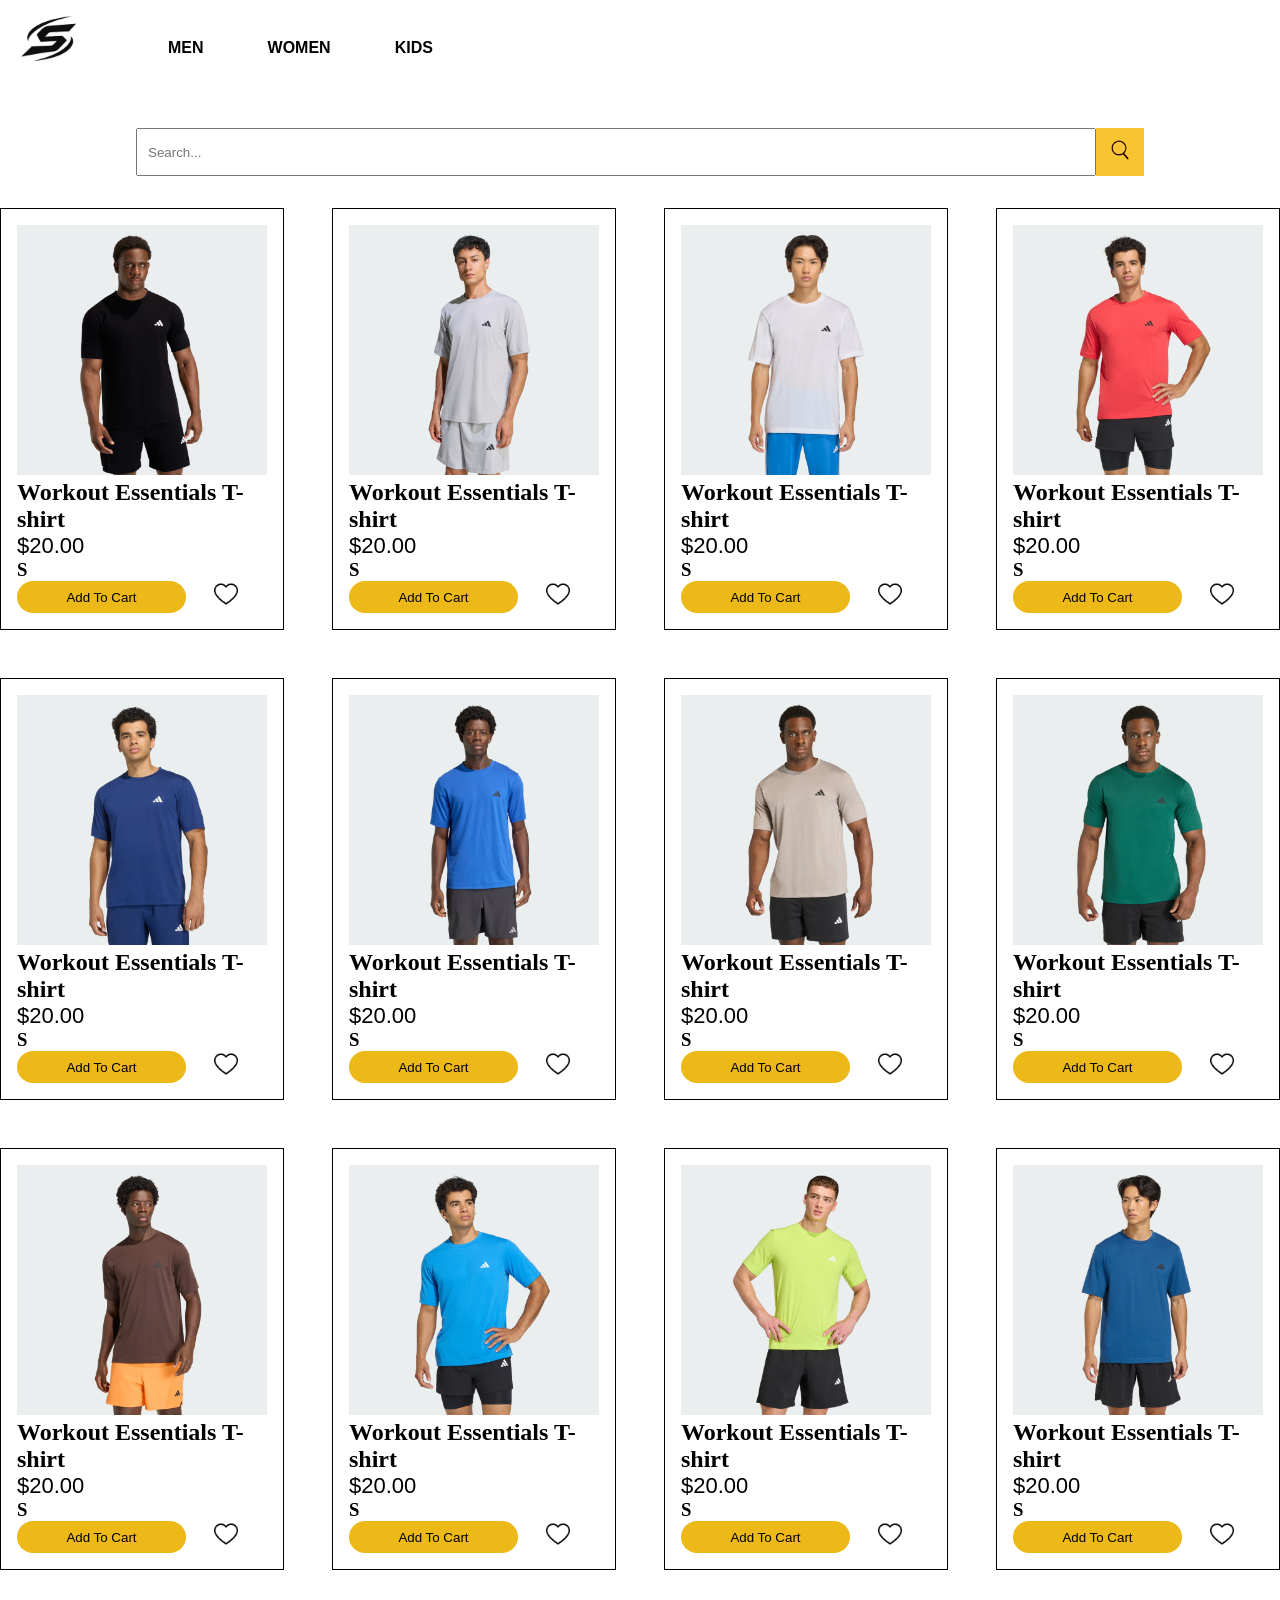
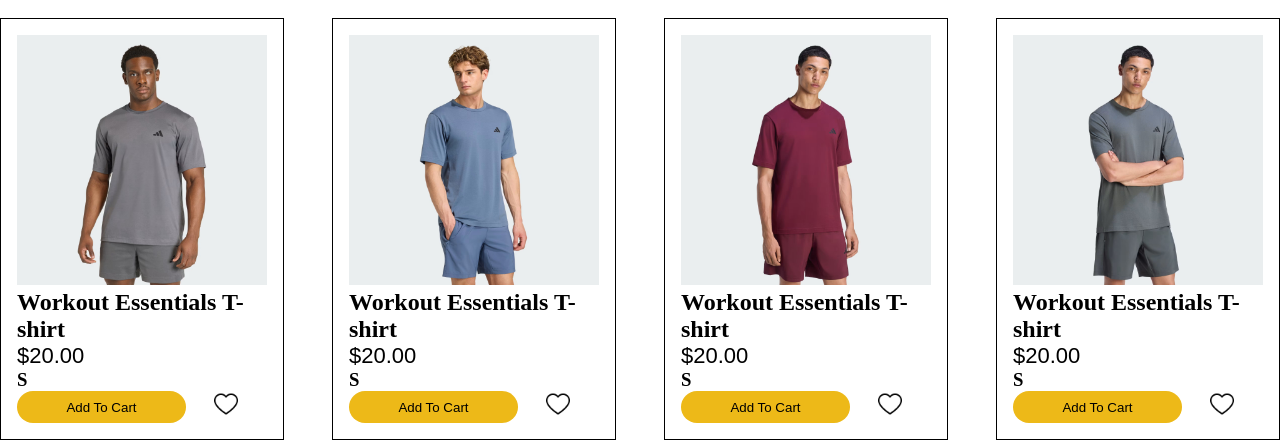
==== index.html @ f5935d9b "Add files via upload" ====
<!DOCTYPE html>
<html lang="en">

<head>
    <meta charset="UTF-8">
    <meta name="viewport" content="width=device-width, initial-scale=1.0">
    <title>SportMovo | Home</title>
    <link rel="icon" type="image/png" href="./favicon.ico">
    <link rel="stylesheet" href="./style.css">
    <!-- Google tag (gtag.js) -->
    <script async src="https://www.googletagmanager.com/gtag/js?id=G-D612Y712HT"></script>
    <script>
        window.dataLayer = window.dataLayer || [];
        function gtag() {dataLayer.push(arguments);}
        gtag('js', new Date());

        gtag('config', 'G-D612Y712HT');
    </script>
</head>

<body>
    <div class="container">
        <div class="header">
            <img id="mylogo" src="./logo.png" alt="">
            <nav>
                <ul>
                    <li><a href="">MEN</a></li>
                    <li><a href="">WOMEN</a></li>
                    <li><a href="">KIDS</a></li>
                </ul>
                <div class="fav-cart">
                    <ul>
                        <li><a href="./favourites.html"><img src="./love.png" alt=""></a></li>
                        <li><a href="./cart.html"><img src="./market.png" alt=""></a></li>
                        
                    </ul>
                </div>
            </nav>

        </div>
        <div id="inp-btn">
            <input type="text" id="search" placeholder="Search...">
            <button type="submit" id="submitBtn"><img src="./Search_Icon.svg.webp" alt=""></button>
        </div>
        <div id="products">

        </div>
    </div>
    <script type="module" src="./main.js"></script>
</body>

</html>
---- style.css ----
* {
    margin: 0;
    padding: 0;
    box-sizing: border-box;
}

ul {
    display: flex;
    gap: 4rem;
}

li {
    list-style-type: none;
}

a {
    text-decoration: none;
    color: black;
    font-weight: 600;
    font-family: Arial, Helvetica, sans-serif;
    font-size: 1rem;
}

.header {
    display: flex;
    align-items: center;
    gap: 4.5rem;
}

.header img {
    width: 6rem;
    height: 6rem;
}

.fav-cart img {
    width: 1.5rem;
    height: 1.5rem;
}

nav {
    display: flex;
    align-items: center;
    gap: 58rem;
}

#products {
    display: grid;
    grid-template-columns: repeat(4, 1fr);
    gap: 3rem;
}

.product-card {
    border: 1px solid black;
    padding: 1rem;
}

.product-card img {
    width: 100%;
    object-fit: cover;
}

.product-card p {
    font-size: 22px;
    font-family: Arial, Helvetica, sans-serif;
}

.product-card button {
    width: 7.5rem;
    height: 2rem;
    border-radius: 3rem;
    border: none;
    background-color: black;
    color: white;
    transition: transform 0.3s ease;
}

#addtofav {
    background-color: white;
    color: black;
    font-size: 1.5rem;

}

#addtofav img {
    width: 1.5rem;
    height: 1.5rem;
}

#addtocart {
    background-color: #EDB918;
    color: black;
}

#addtocart {
    width: 100%;
}

#favcart {
    display: flex;
    width: 100%;
    height: 2rem;
    align-items: center;
}

input {
    width: 60rem;
    height: 3rem;
    padding: 10px;
    margin-top: 2rem;
    margin-bottom: 2rem;
    border: nonee;
}

#submitBtn {
    width: 3rem;
    height: 3rem;
    border: none;
    color: white;
    background-color: #F7C52F;
    font-size: 20px;
    transition: transform 0.3s ease;
}

#inp-btn {
    display: flex;
    align-items: center;
    justify-content: center;
}

.product-card button:active {
    transform: scale(0.95);
}

#inp-btn button:active {
    transform: scale(0.95);
}

#inp-btn img {
    width: 1.5rem;
    height: 1.5rem;
    object-fit: cover;
}

@media (max-width: 1024px) {
    #products {
        grid-template-columns: repeat(2, 1fr);
    }

    nav {
        gap: 21rem;
    }

    .product-card {
        width: 80%;
        margin-left: 10%;
    }

    ul {
        gap: 3.5rem;
    }

    input {
        width: 70%;
    }
}

@media (max-width: 768px) {
    #products {
        grid-template-columns: repeat(1, 1fr);
    }

    #mylogo {
        width: 3.5rem;
        height: 3.5rem;
    }

    ul {
        gap: 1rem;
    }

    .header {
        gap: 1.5rem;
    }

    nav {
        gap: 2.3rem;
    }

    .product-card {
        width: 80%;
        margin-left: 10%;
    }
}
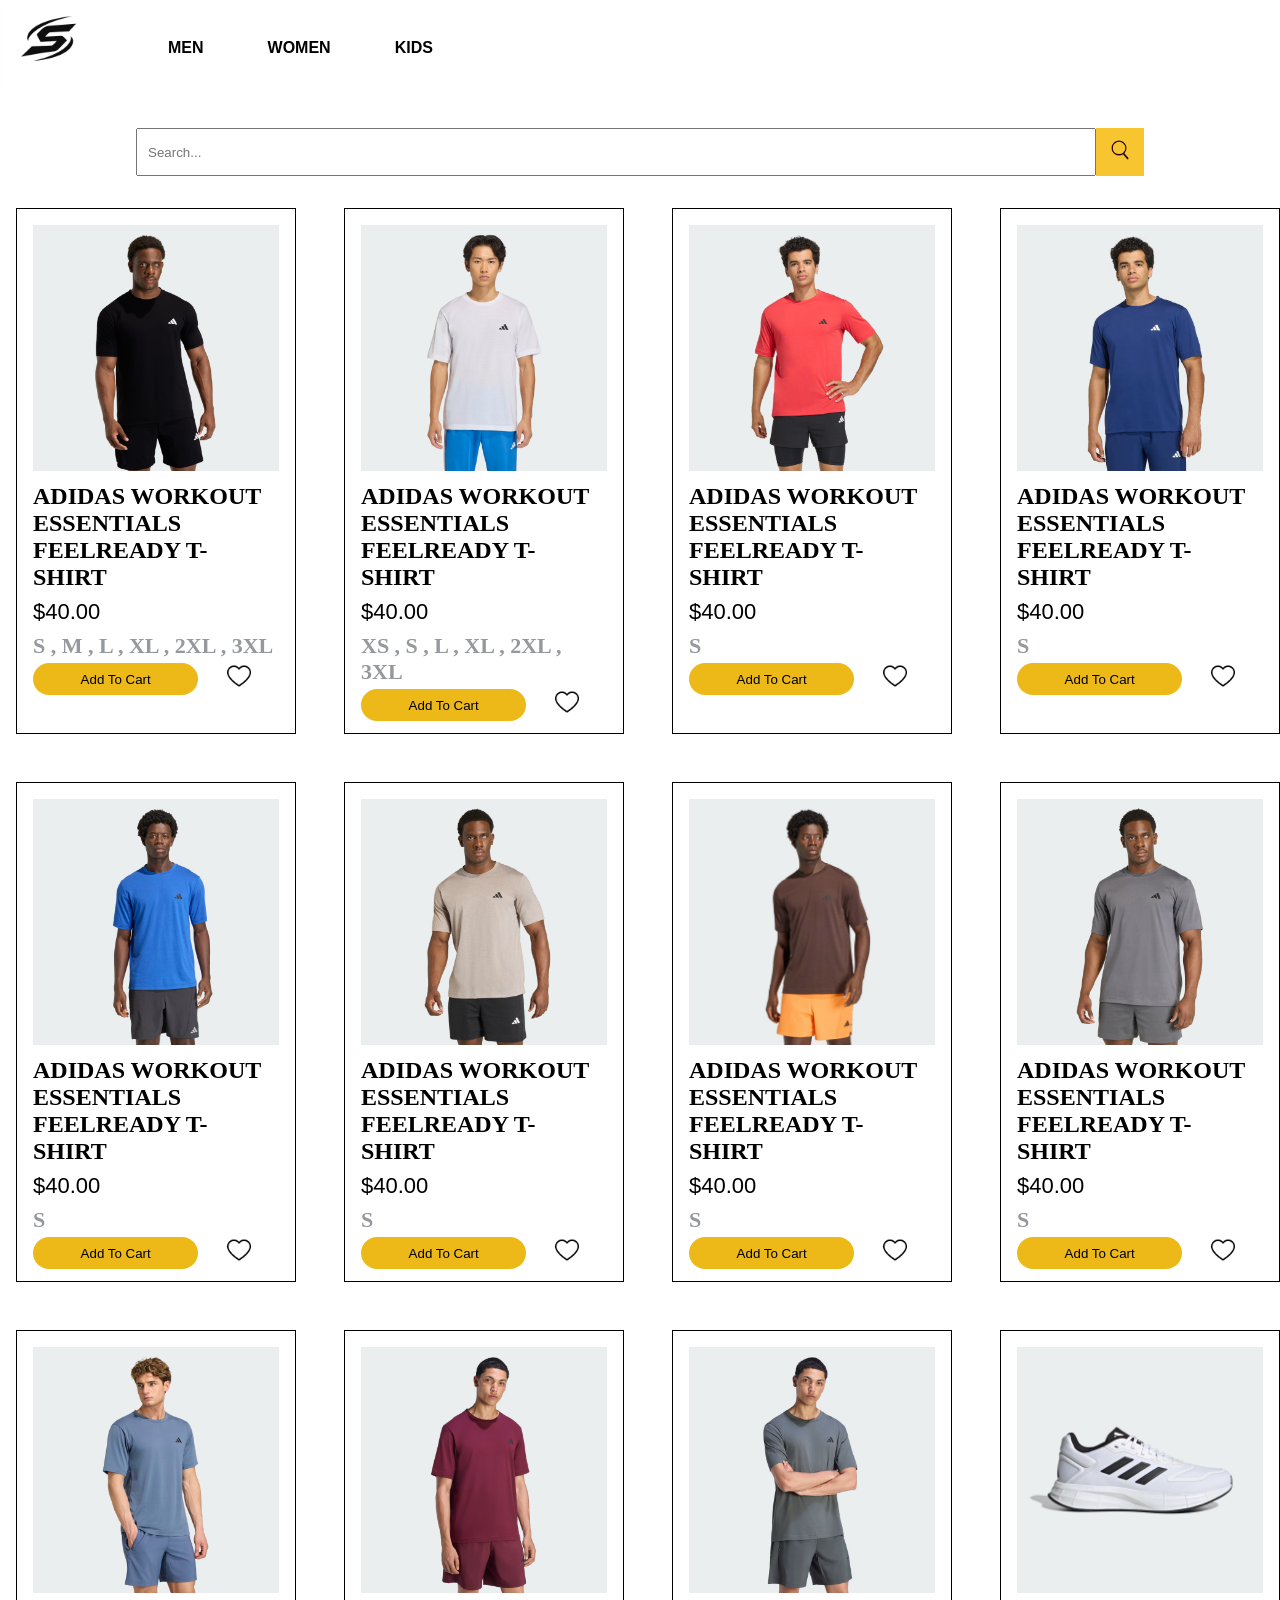
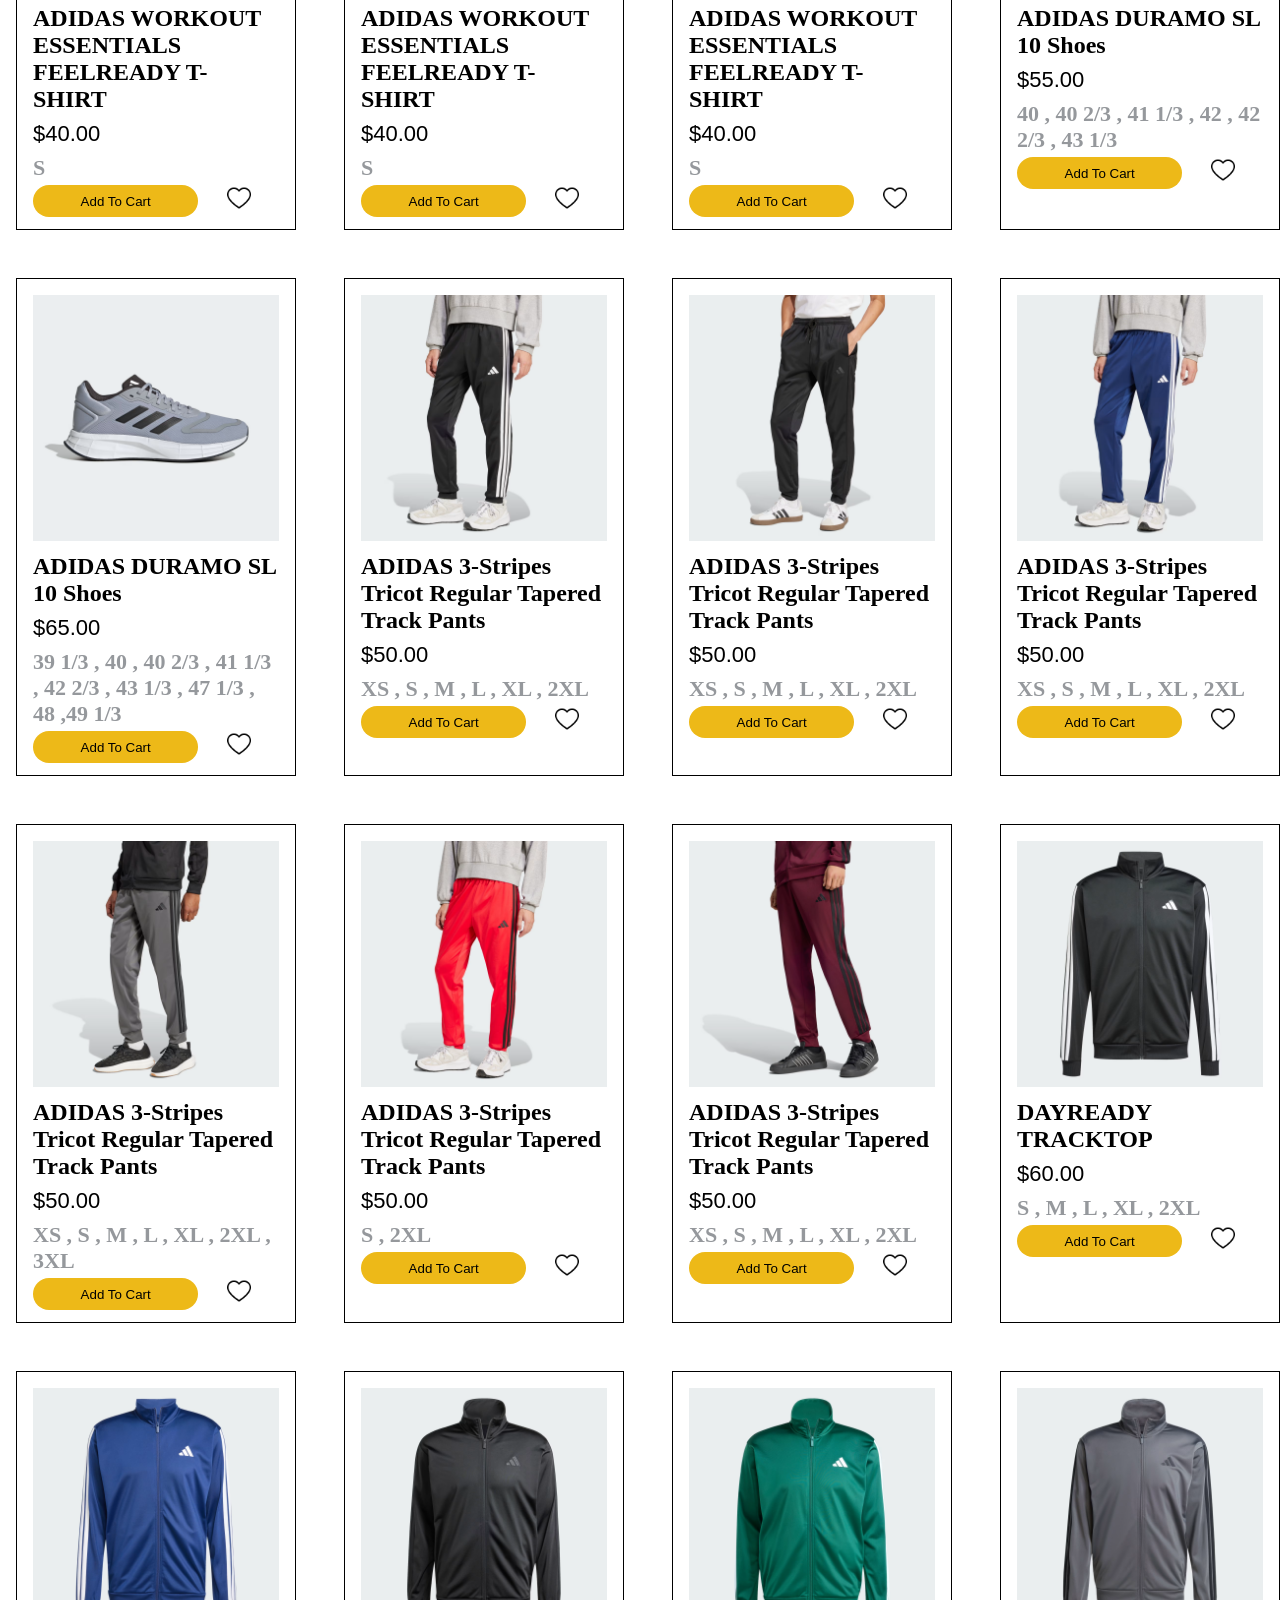
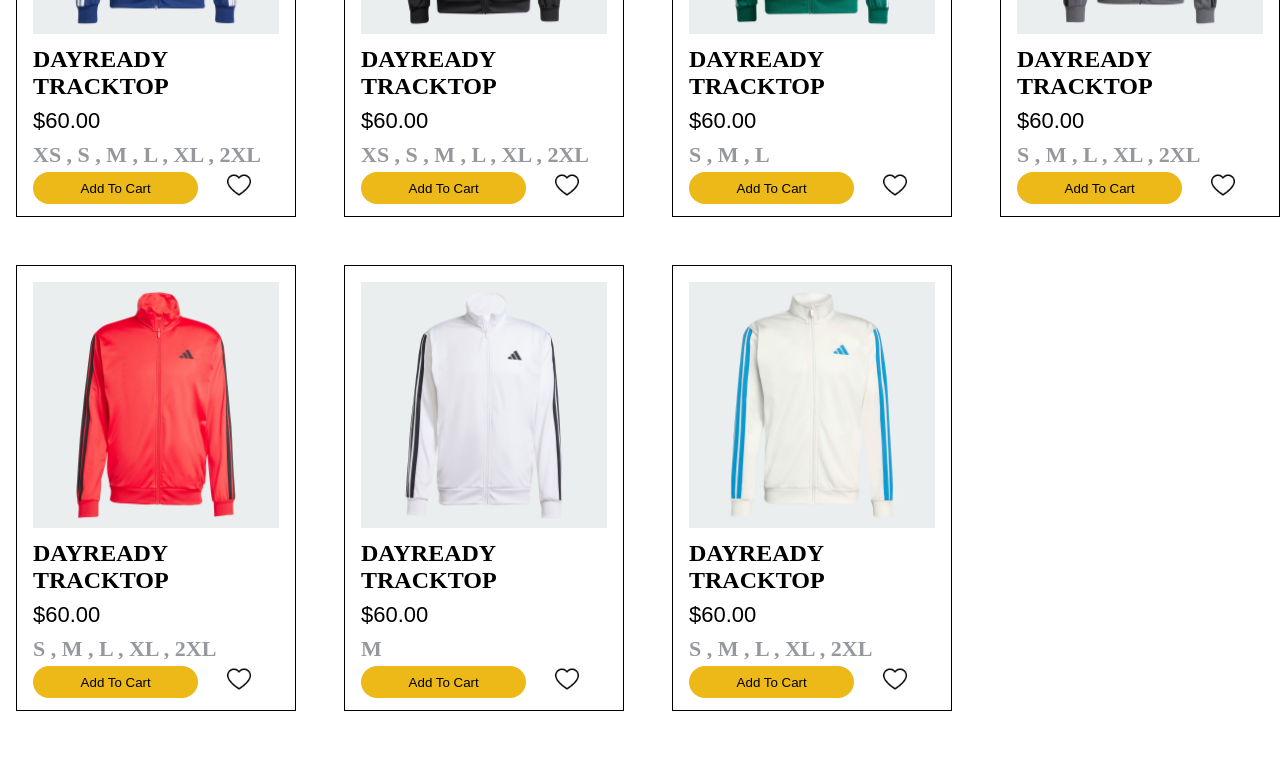
==== commit 031e5b34: "Add files via upload" ====
--- a/index.html
+++ b/index.html
@@ -4,6 +4,7 @@
 <head>
     <meta charset="UTF-8">
     <meta name="viewport" content="width=device-width, initial-scale=1.0">
+    <meta name="description" content="SportMovo: sportswear, shoes and tracksuits from top brands. Delivery to Azerbaijan in 21-28 days.">
     <title>SportMovo | Home</title>
     <link rel="icon" type="image/png" href="./favicon.ico">
     <link rel="stylesheet" href="./style.css">
--- a/style.css
+++ b/style.css
@@ -47,6 +47,8 @@
     display: grid;
     grid-template-columns: repeat(4, 1fr);
     gap: 3rem;
+    margin-bottom: 3rem;
+    margin-left: 1rem;
 }
 
 .product-card {
@@ -54,6 +56,10 @@
     padding: 1rem;
 }
 
+.product-card h2 {
+    margin-top: 0.5rem;
+}
+
 .product-card img {
     width: 100%;
     object-fit: cover;
@@ -62,6 +68,8 @@
 .product-card p {
     font-size: 22px;
     font-family: Arial, Helvetica, sans-serif;
+    margin-top: 0.5rem;
+    margin-bottom: 0.5rem;
 }
 
 .product-card button {
@@ -72,12 +80,19 @@
     background-color: black;
     color: white;
     transition: transform 0.3s ease;
+    cursor: pointer;
+}
+
+.product-card h3 {
+    font-size: 22px;
+    color: #95989c;
 }
 
 #addtofav {
     background-color: white;
     color: black;
     font-size: 1.5rem;
+    margin-top: 0.5rem;
 
 }
 
@@ -89,6 +104,7 @@
 #addtocart {
     background-color: #EDB918;
     color: black;
+    margin-top: 0.5rem;
 }
 
 #addtocart {
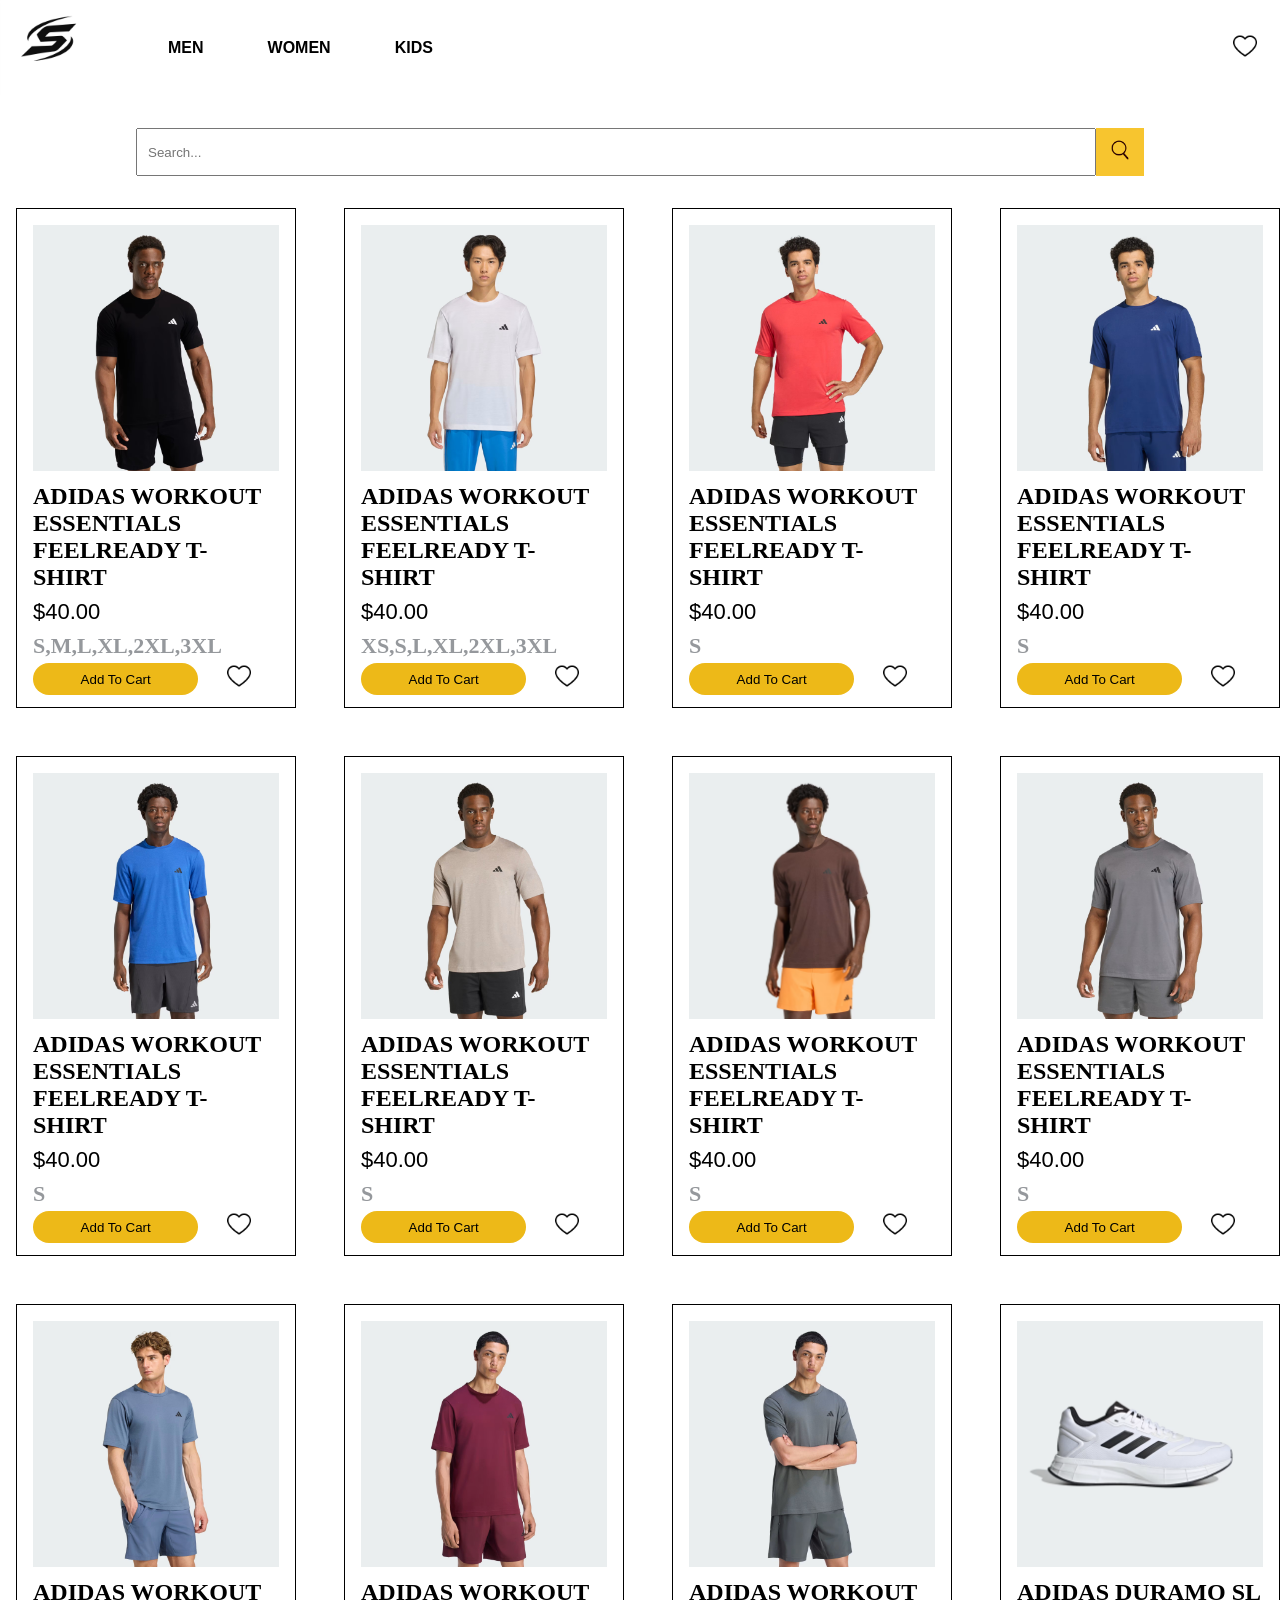
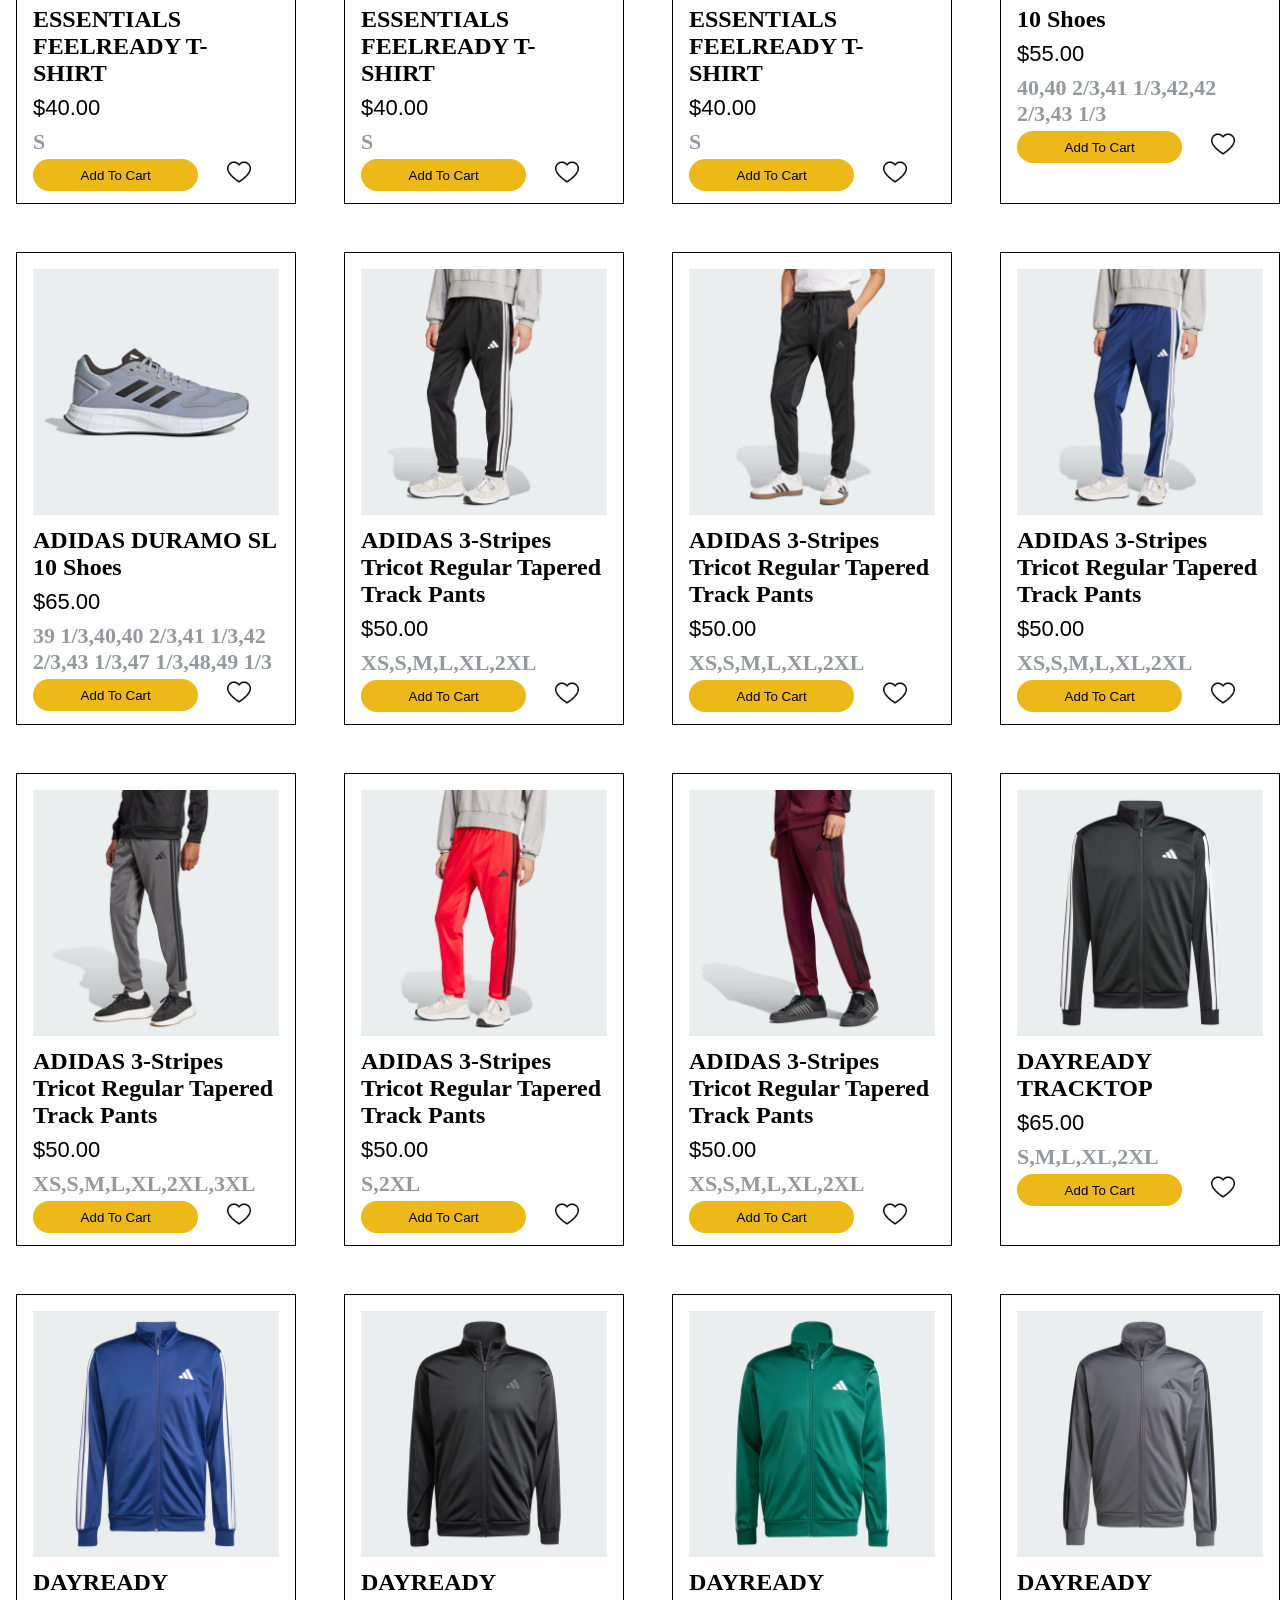
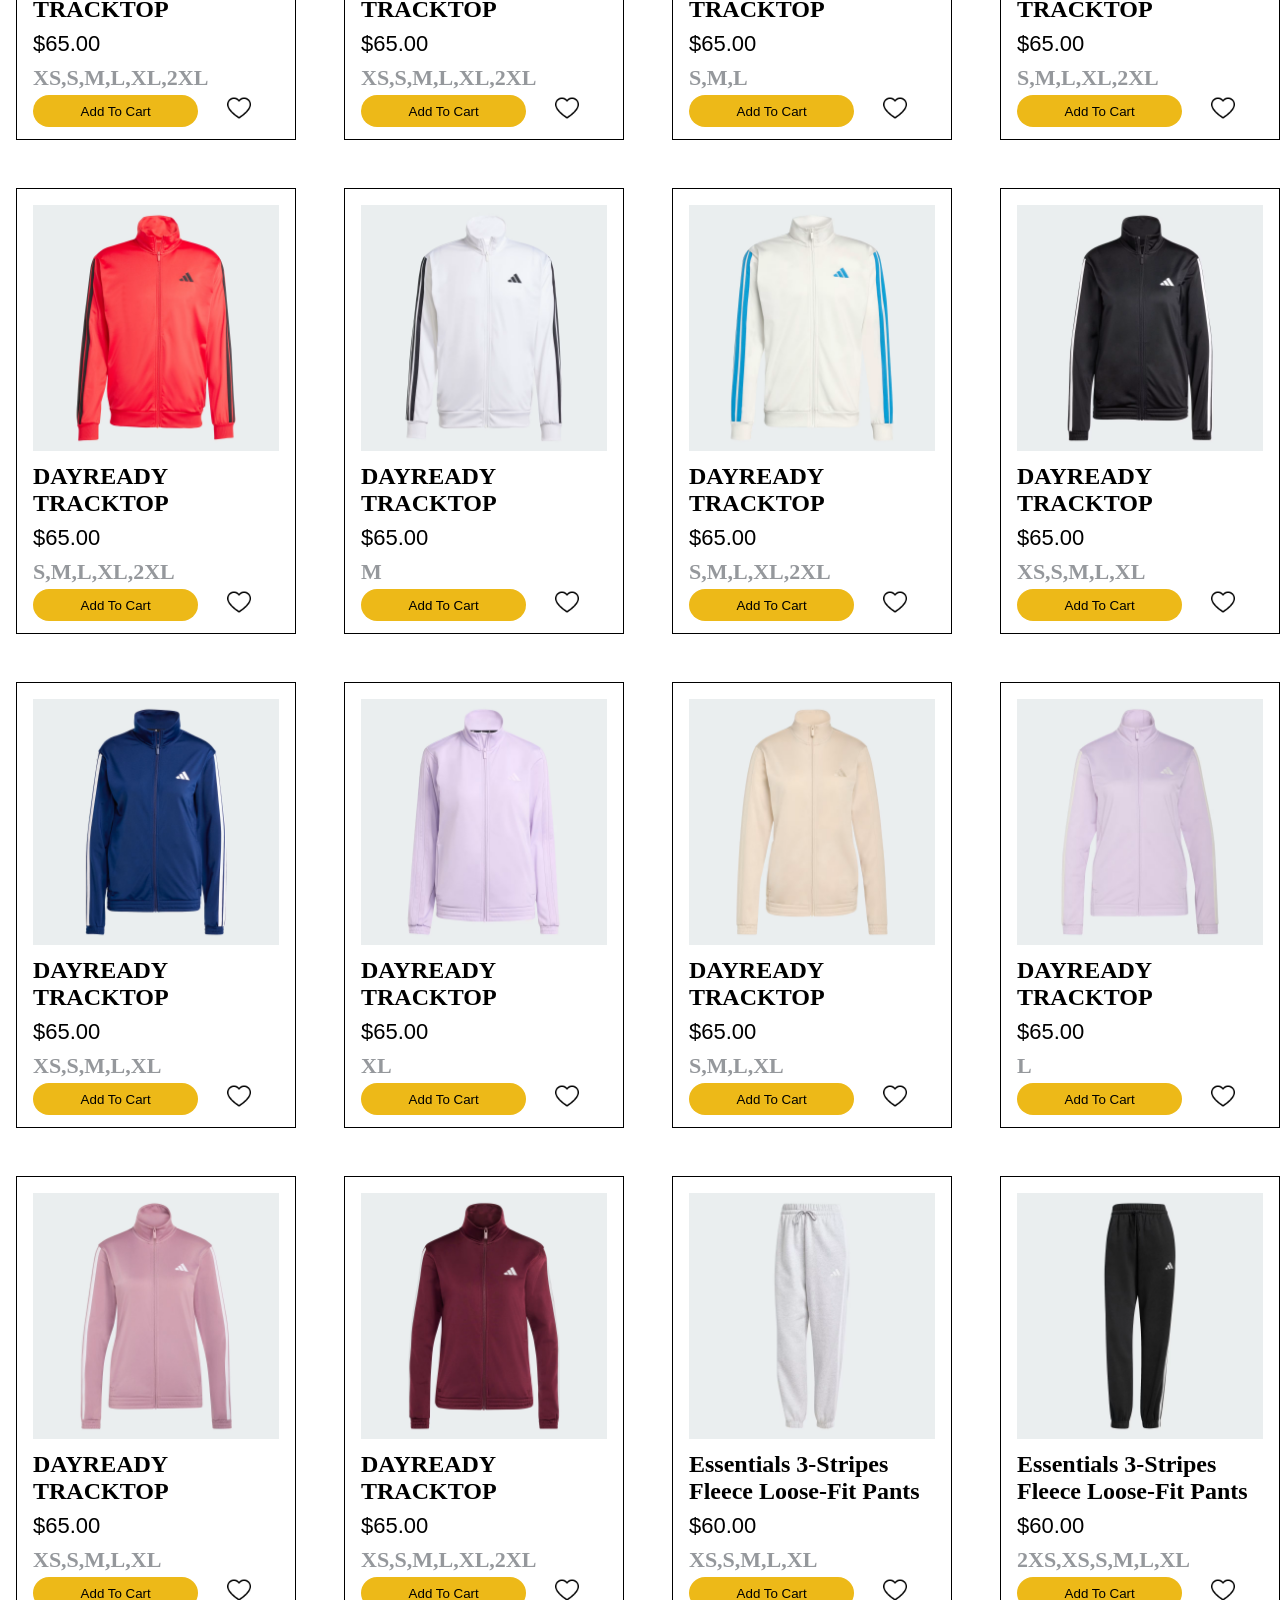
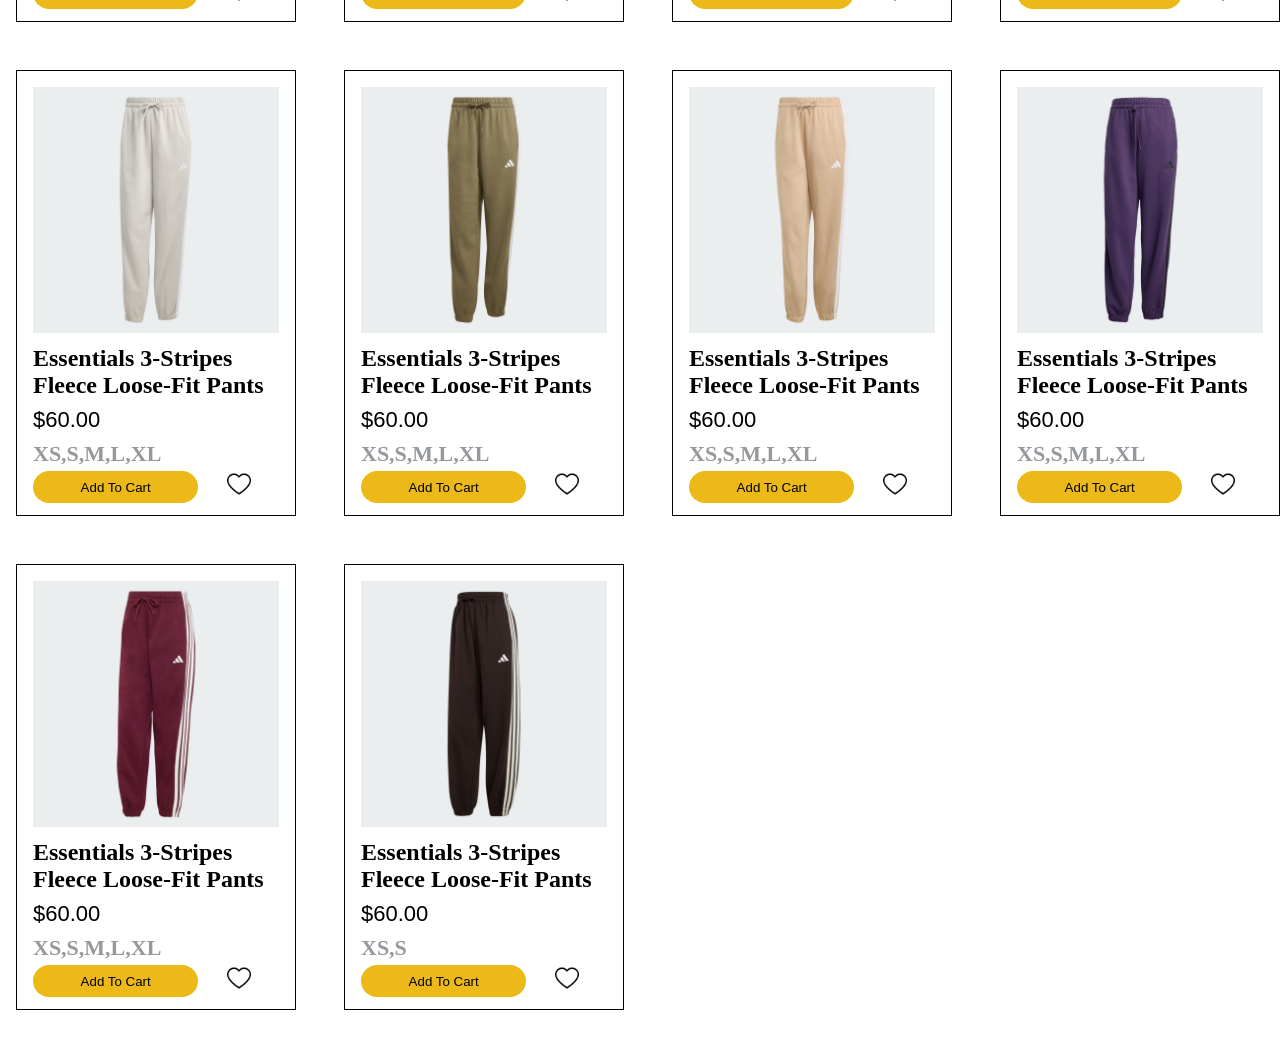
==== commit 070ffd79: "Add files via upload" ====
--- a/index.html
+++ b/index.html
@@ -25,8 +25,8 @@
             <img id="mylogo" src="./logo.png" alt="">
             <nav>
                 <ul>
-                    <li><a href="">MEN</a></li>
-                    <li><a href="">WOMEN</a></li>
+                    <li><a href="./men.html?category=men">MEN</a></li>
+                    <li><a href="./women.html?category=women">WOMEN</a></li>
                     <li><a href="">KIDS</a></li>
                 </ul>
                 <div class="fav-cart">
--- a/style.css
+++ b/style.css
@@ -40,7 +40,7 @@
 nav {
     display: flex;
     align-items: center;
-    gap: 58rem;
+    gap: 50rem;
 }
 
 #products {
@@ -124,7 +124,6 @@
     padding: 10px;
     margin-top: 2rem;
     margin-bottom: 2rem;
-    border: nonee;
 }
 
 #submitBtn {
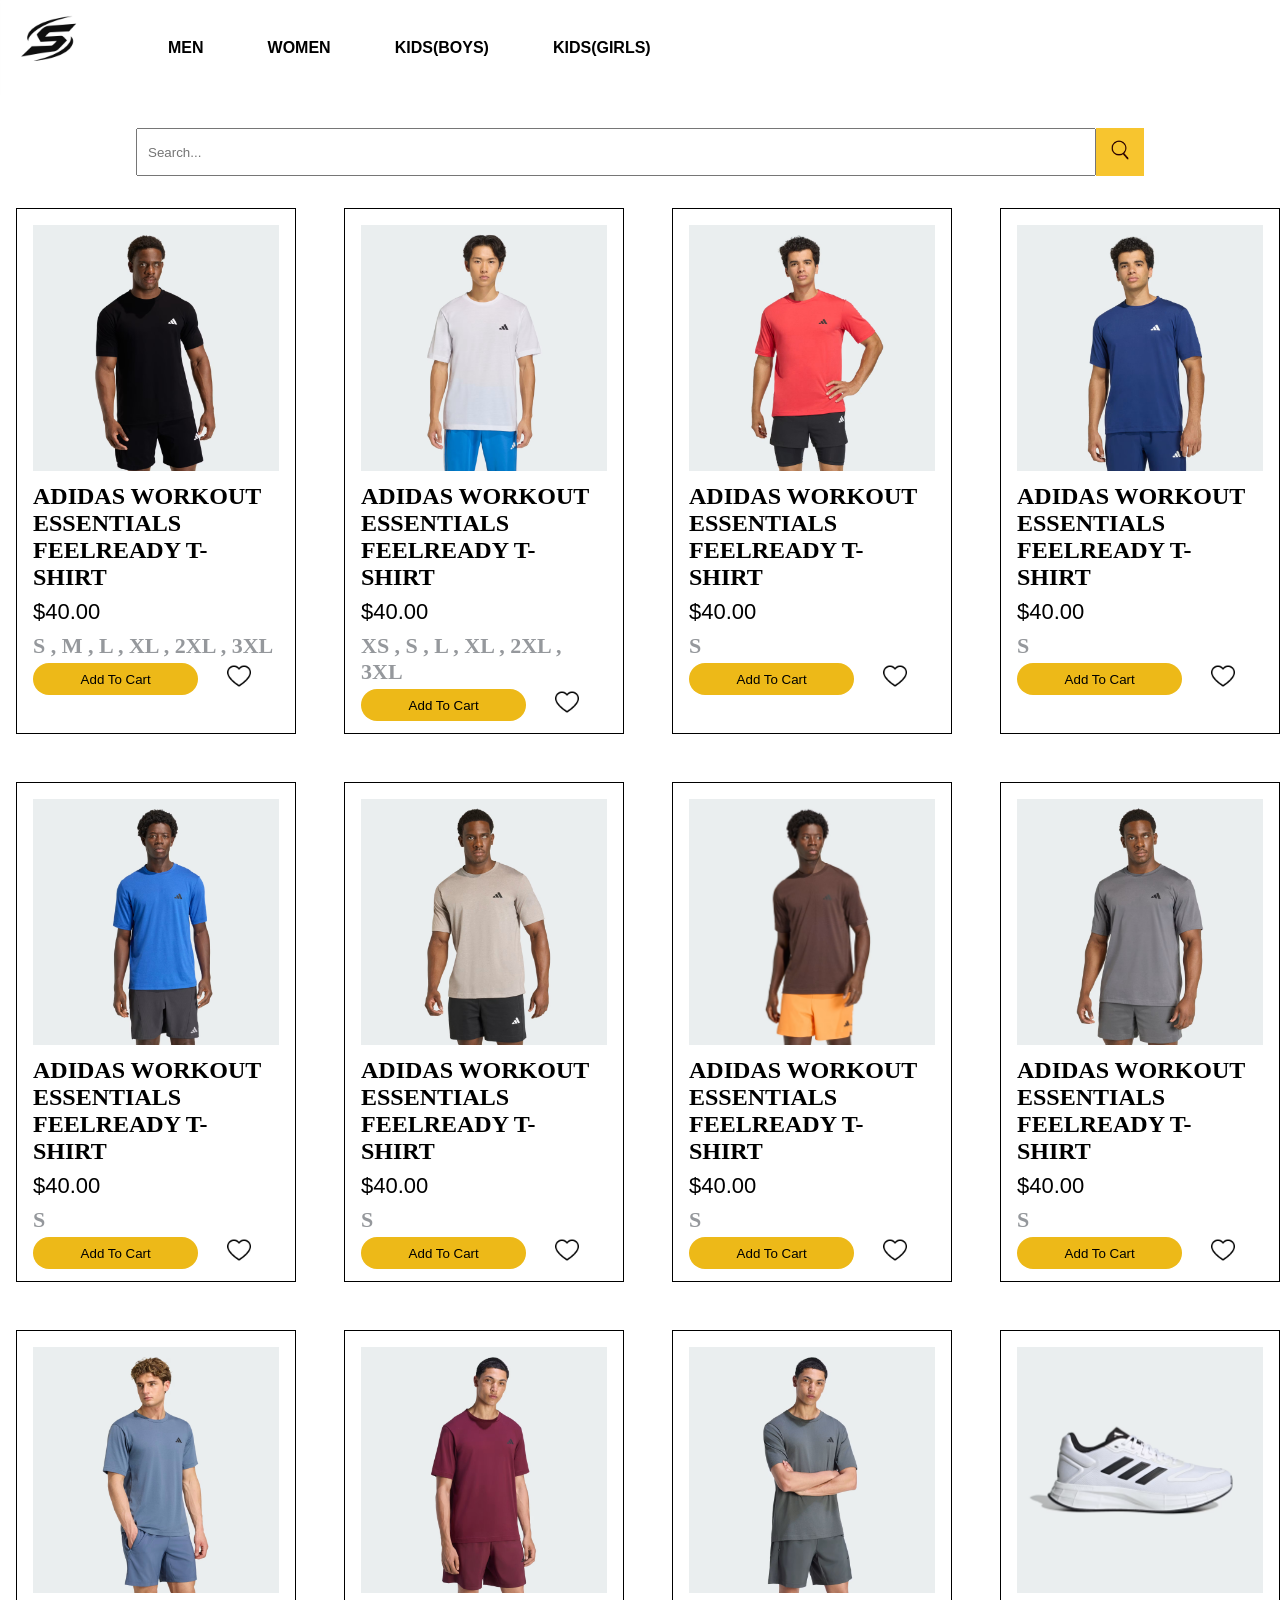
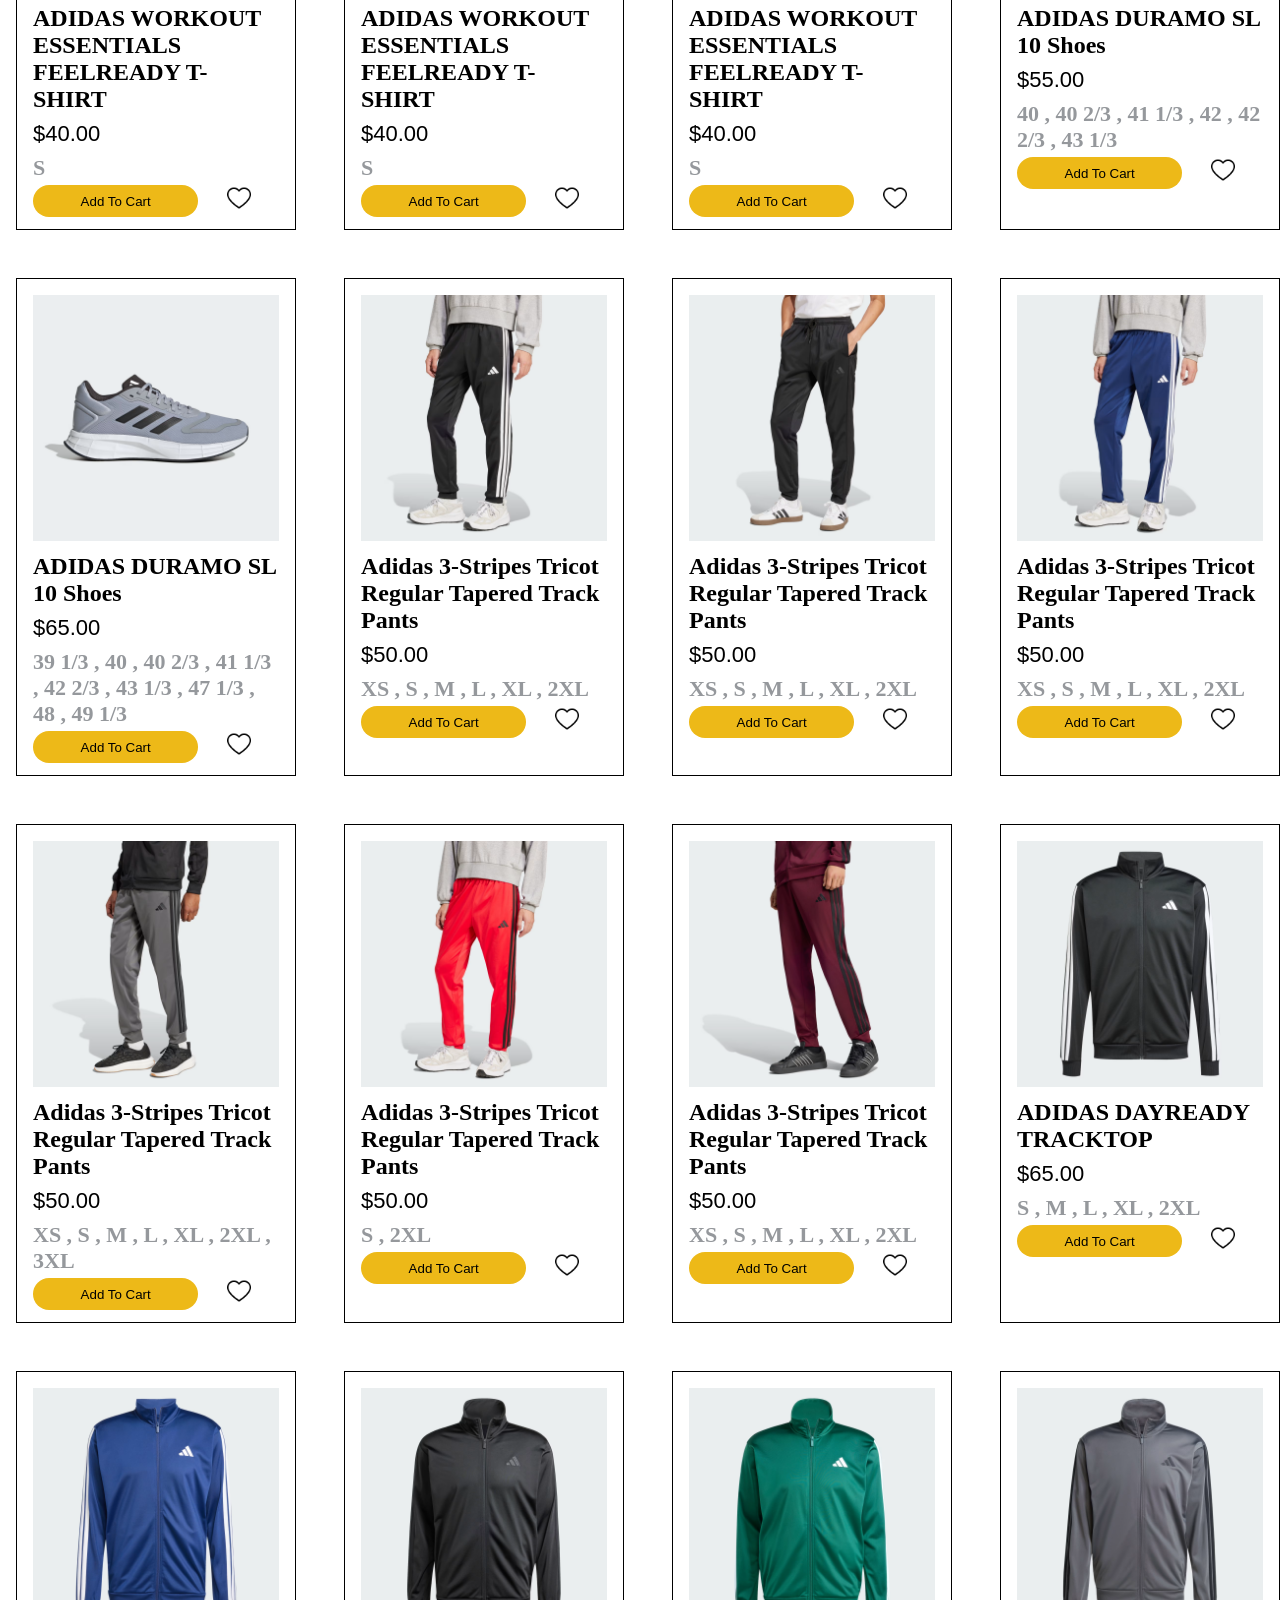
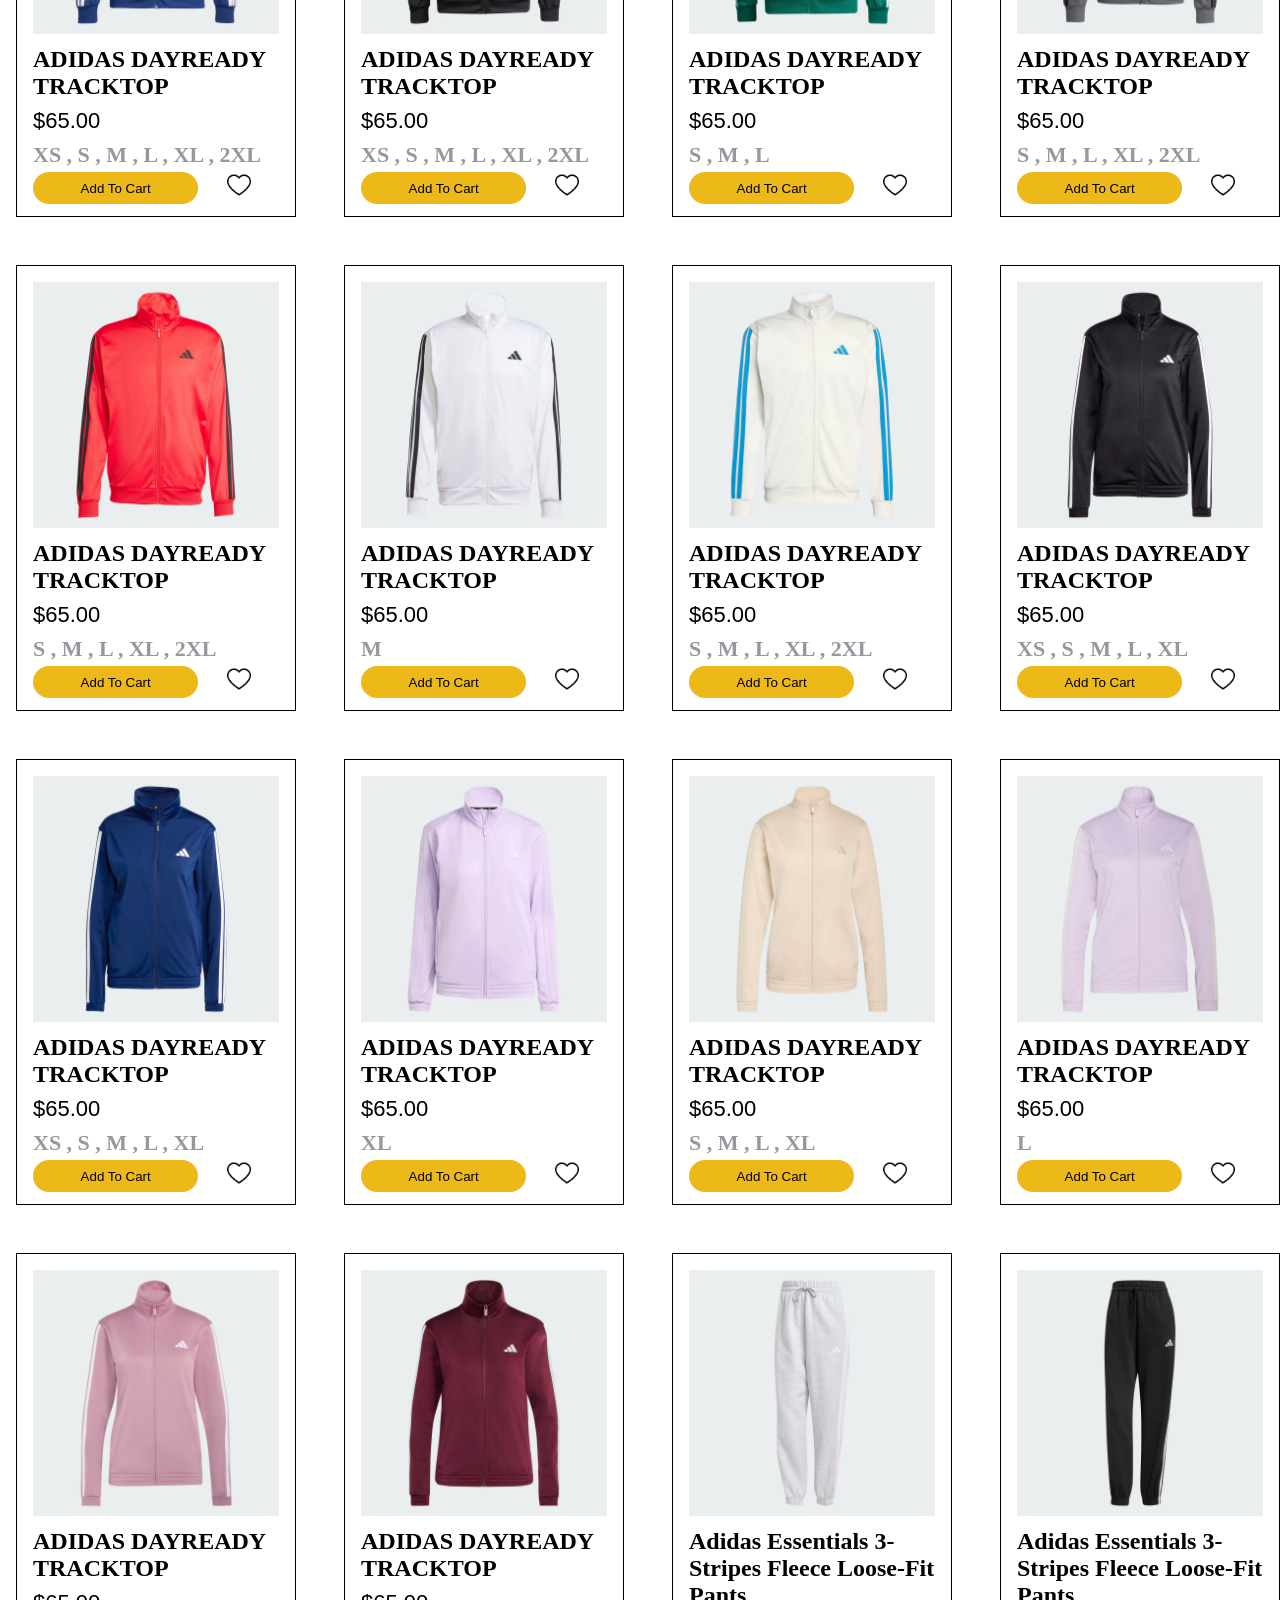
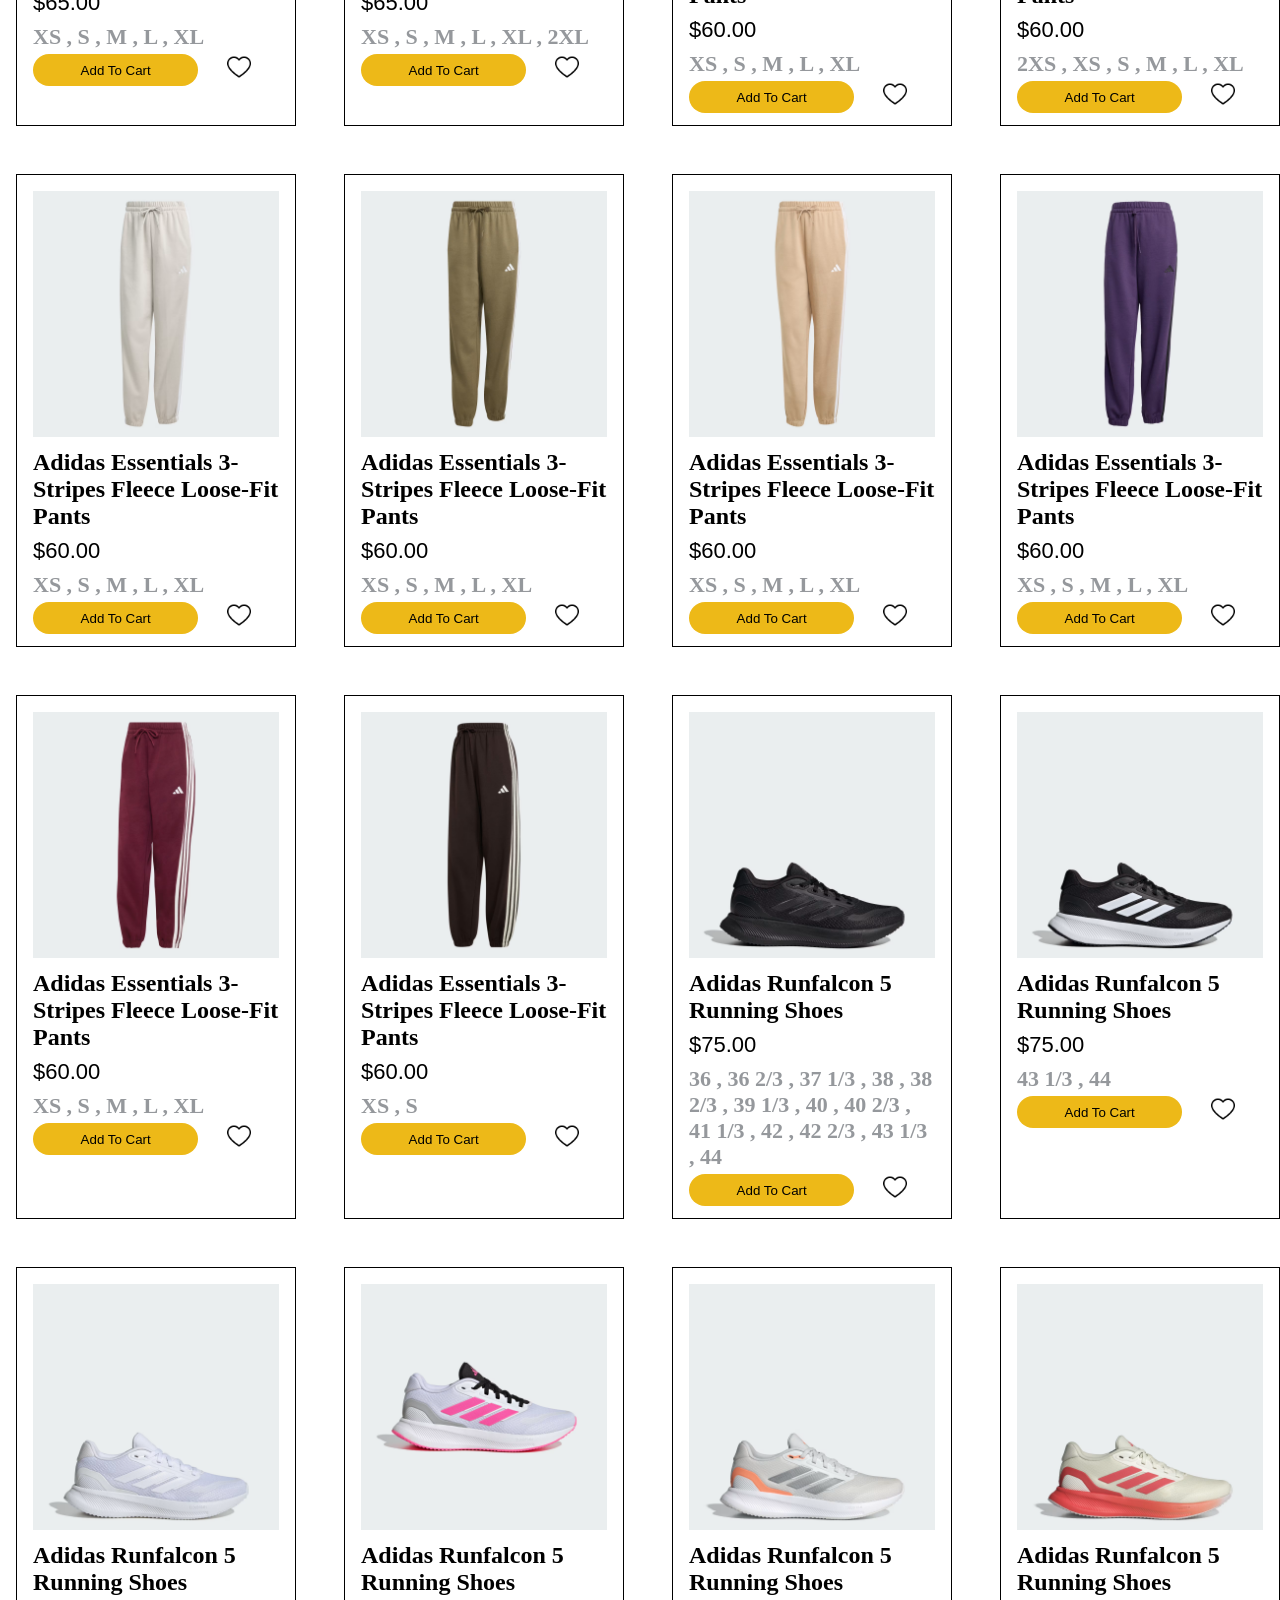
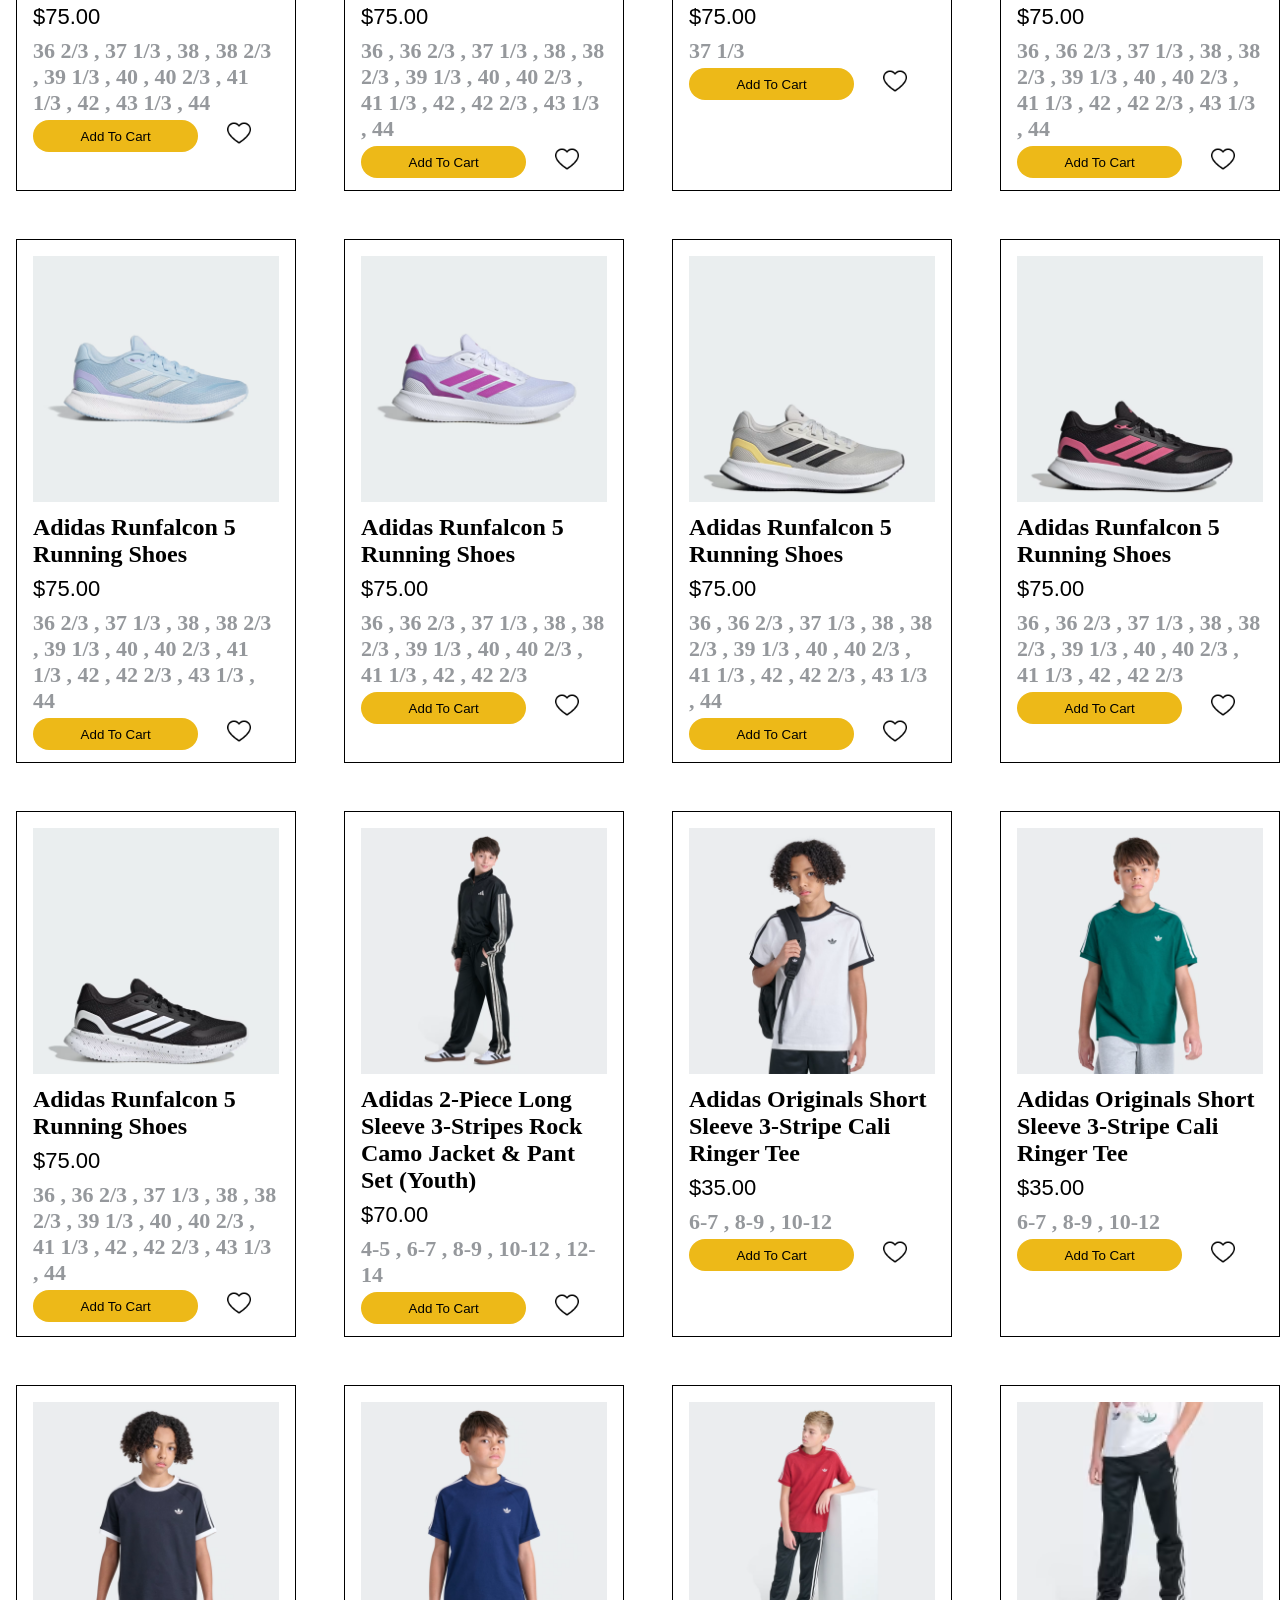
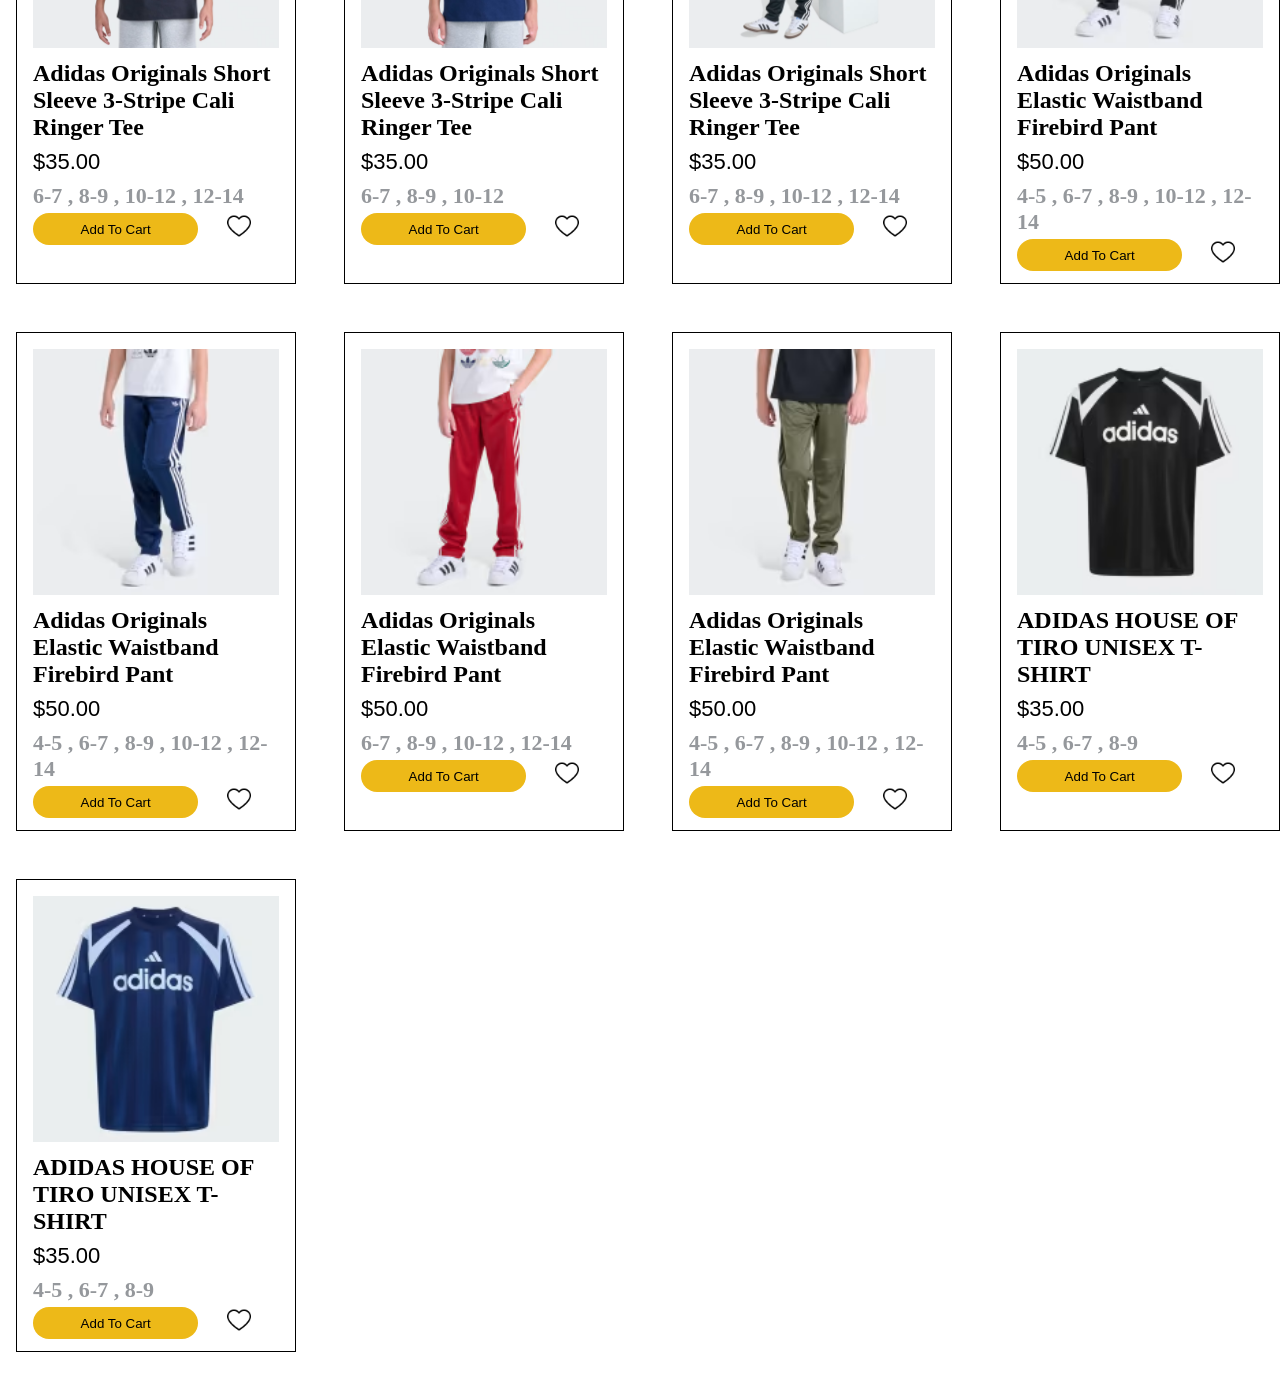
==== commit f5be4f46: "Add files via upload" ====
--- a/index.html
+++ b/index.html
@@ -27,7 +27,9 @@
                 <ul>
                     <li><a href="./men.html?category=men">MEN</a></li>
                     <li><a href="./women.html?category=women">WOMEN</a></li>
-                    <li><a href="">KIDS</a></li>
+                    <li><a href="./kids(boys).html?category=boys">KIDS(BOYS)</a></li>
+                    <li><a href="./kids(girls).html?category=girls">KIDS(GIRLS)</a></li>
+
                 </ul>
                 <div class="fav-cart">
                     <ul>
--- a/style.css
+++ b/style.css
@@ -40,7 +40,7 @@
 nav {
     display: flex;
     align-items: center;
-    gap: 50rem;
+    gap: 45rem;
 }
 
 #products {
@@ -189,6 +189,10 @@
         height: 3.5rem;
     }
 
+    .header a {
+        font-size: 0.7rem;
+    }
+
     ul {
         gap: 1rem;
     }
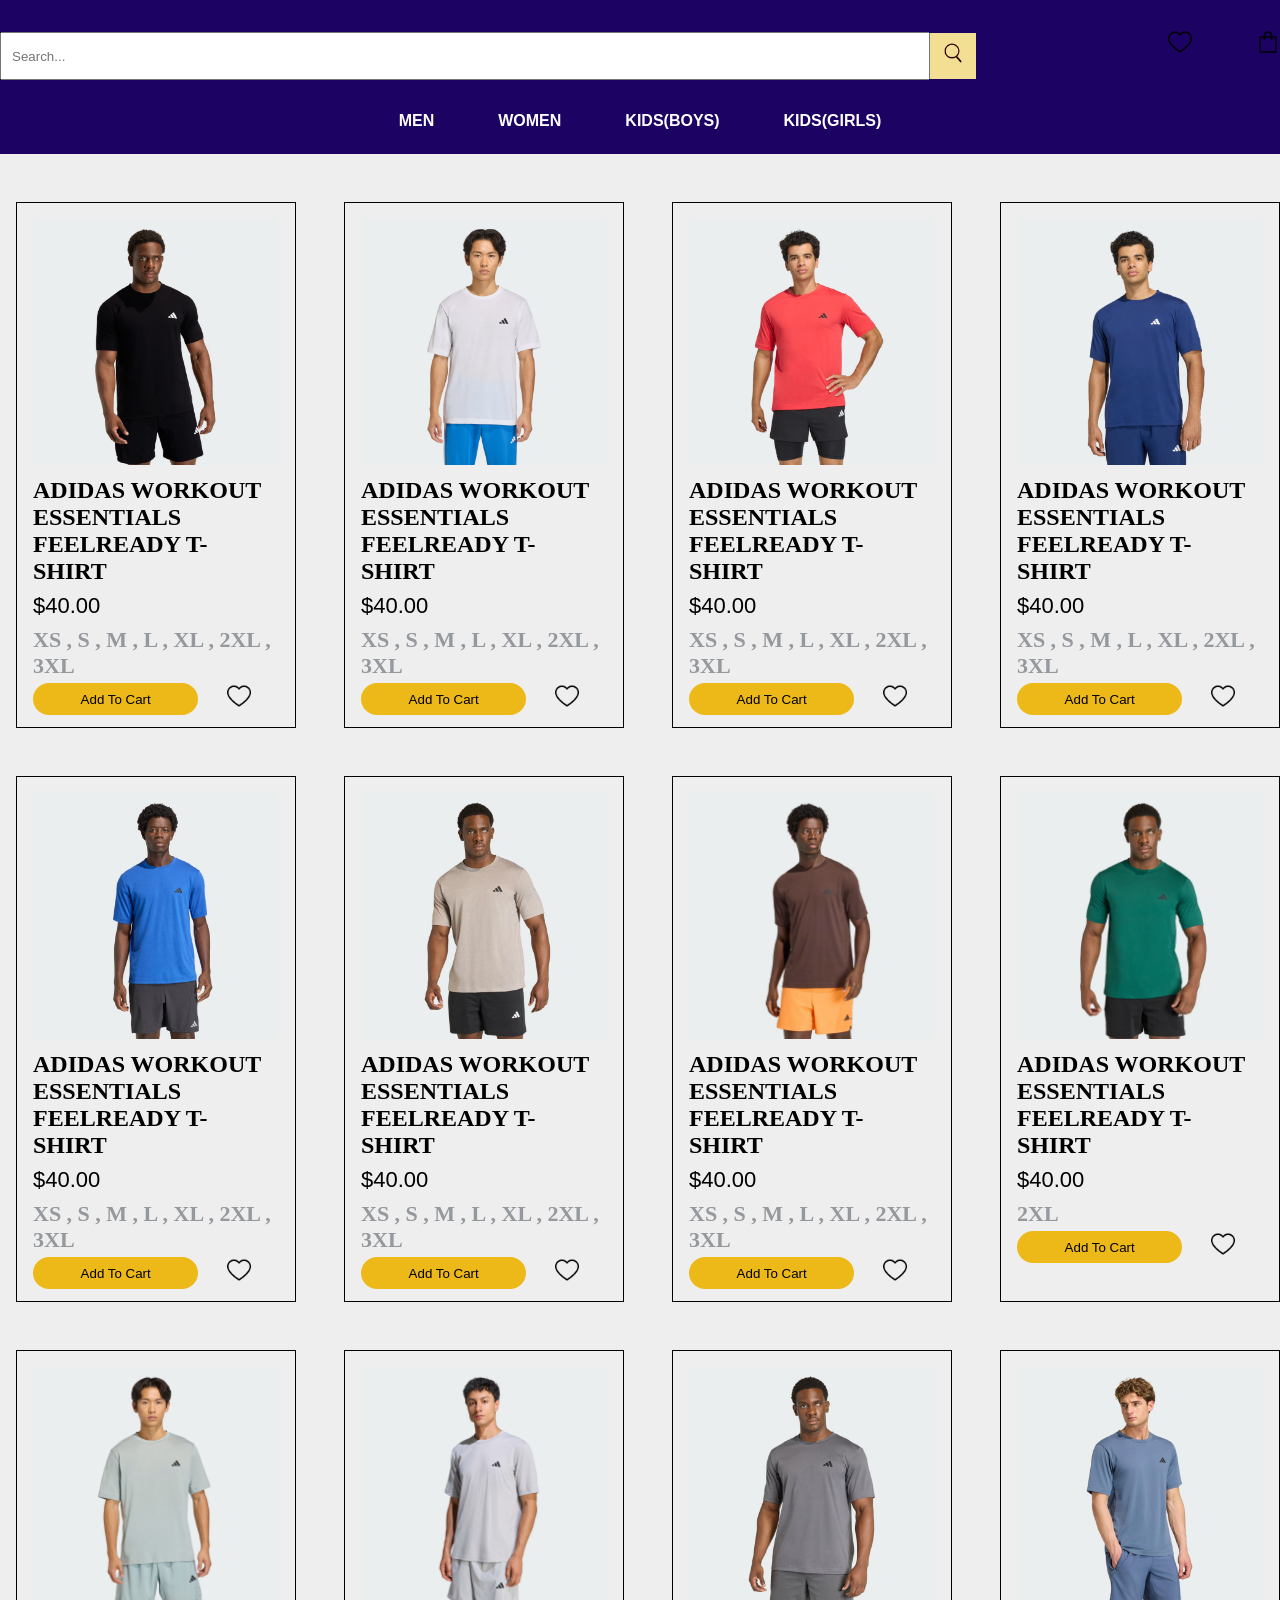
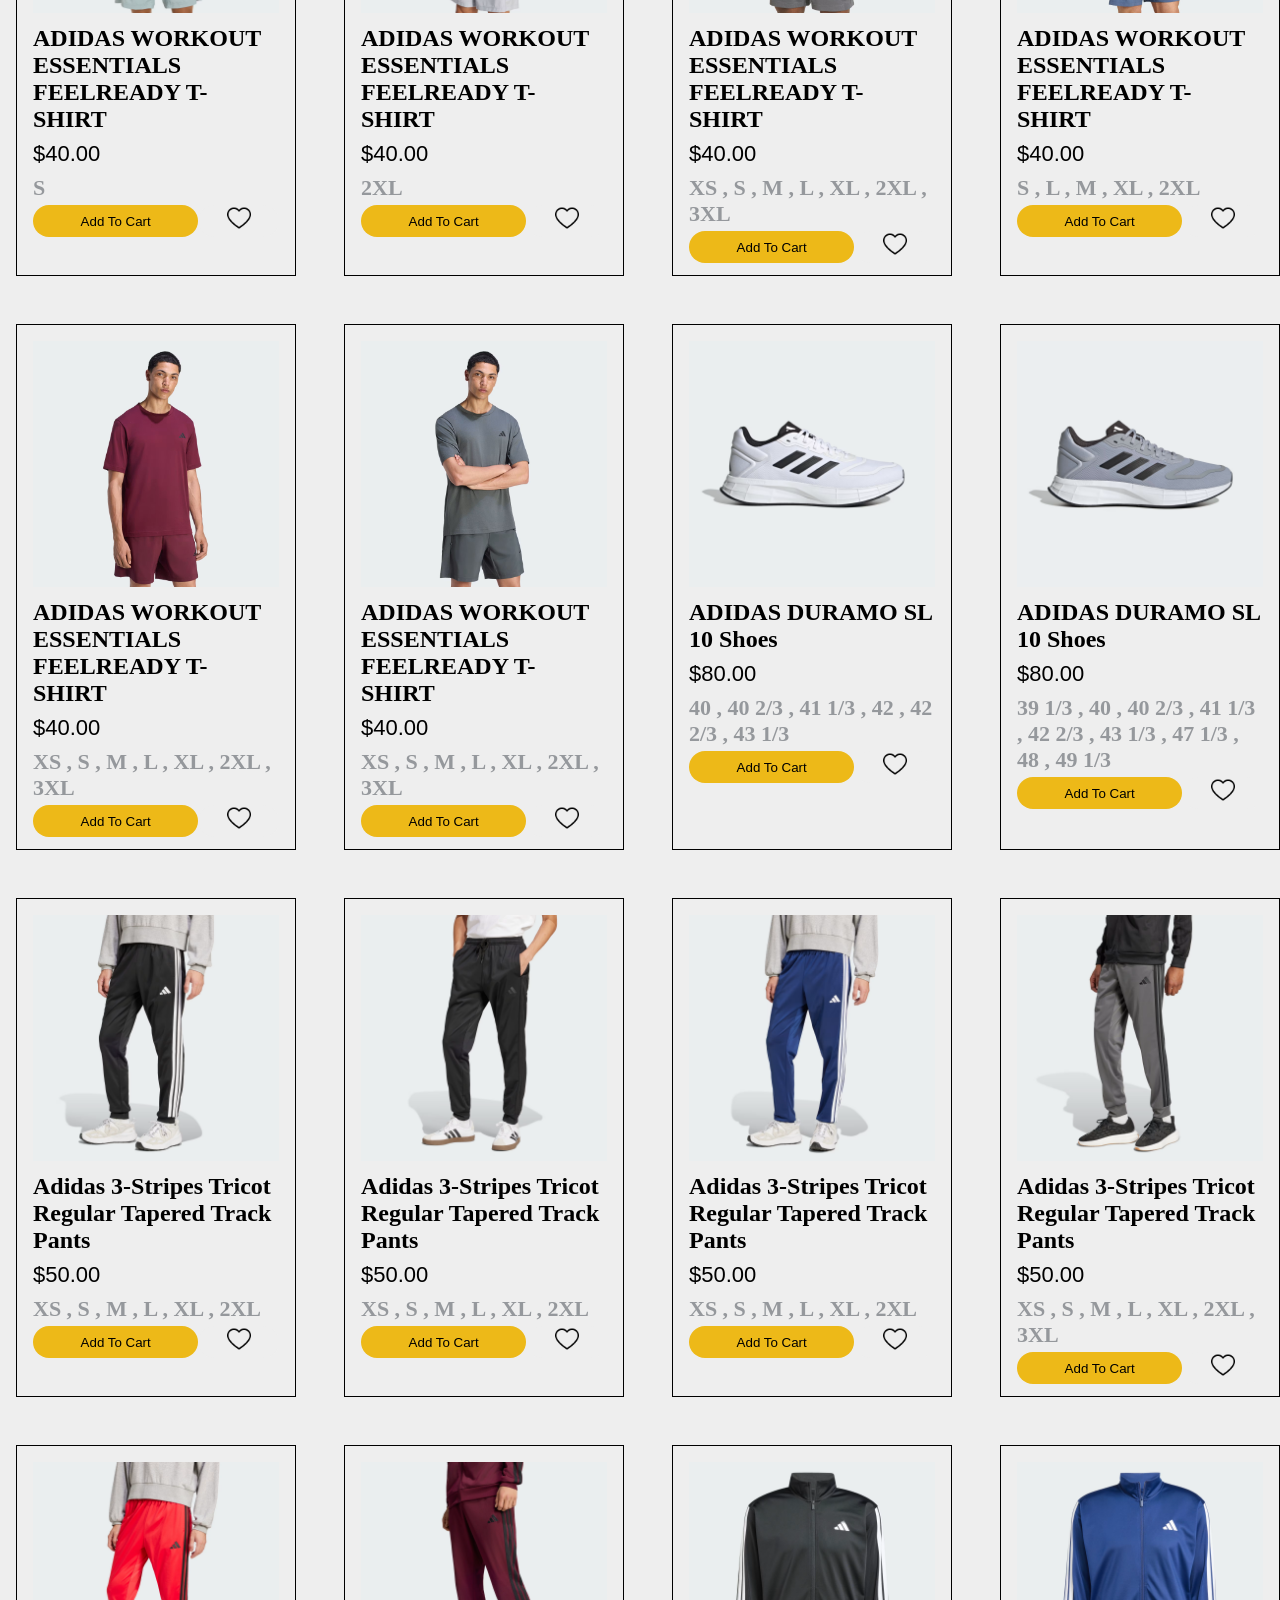
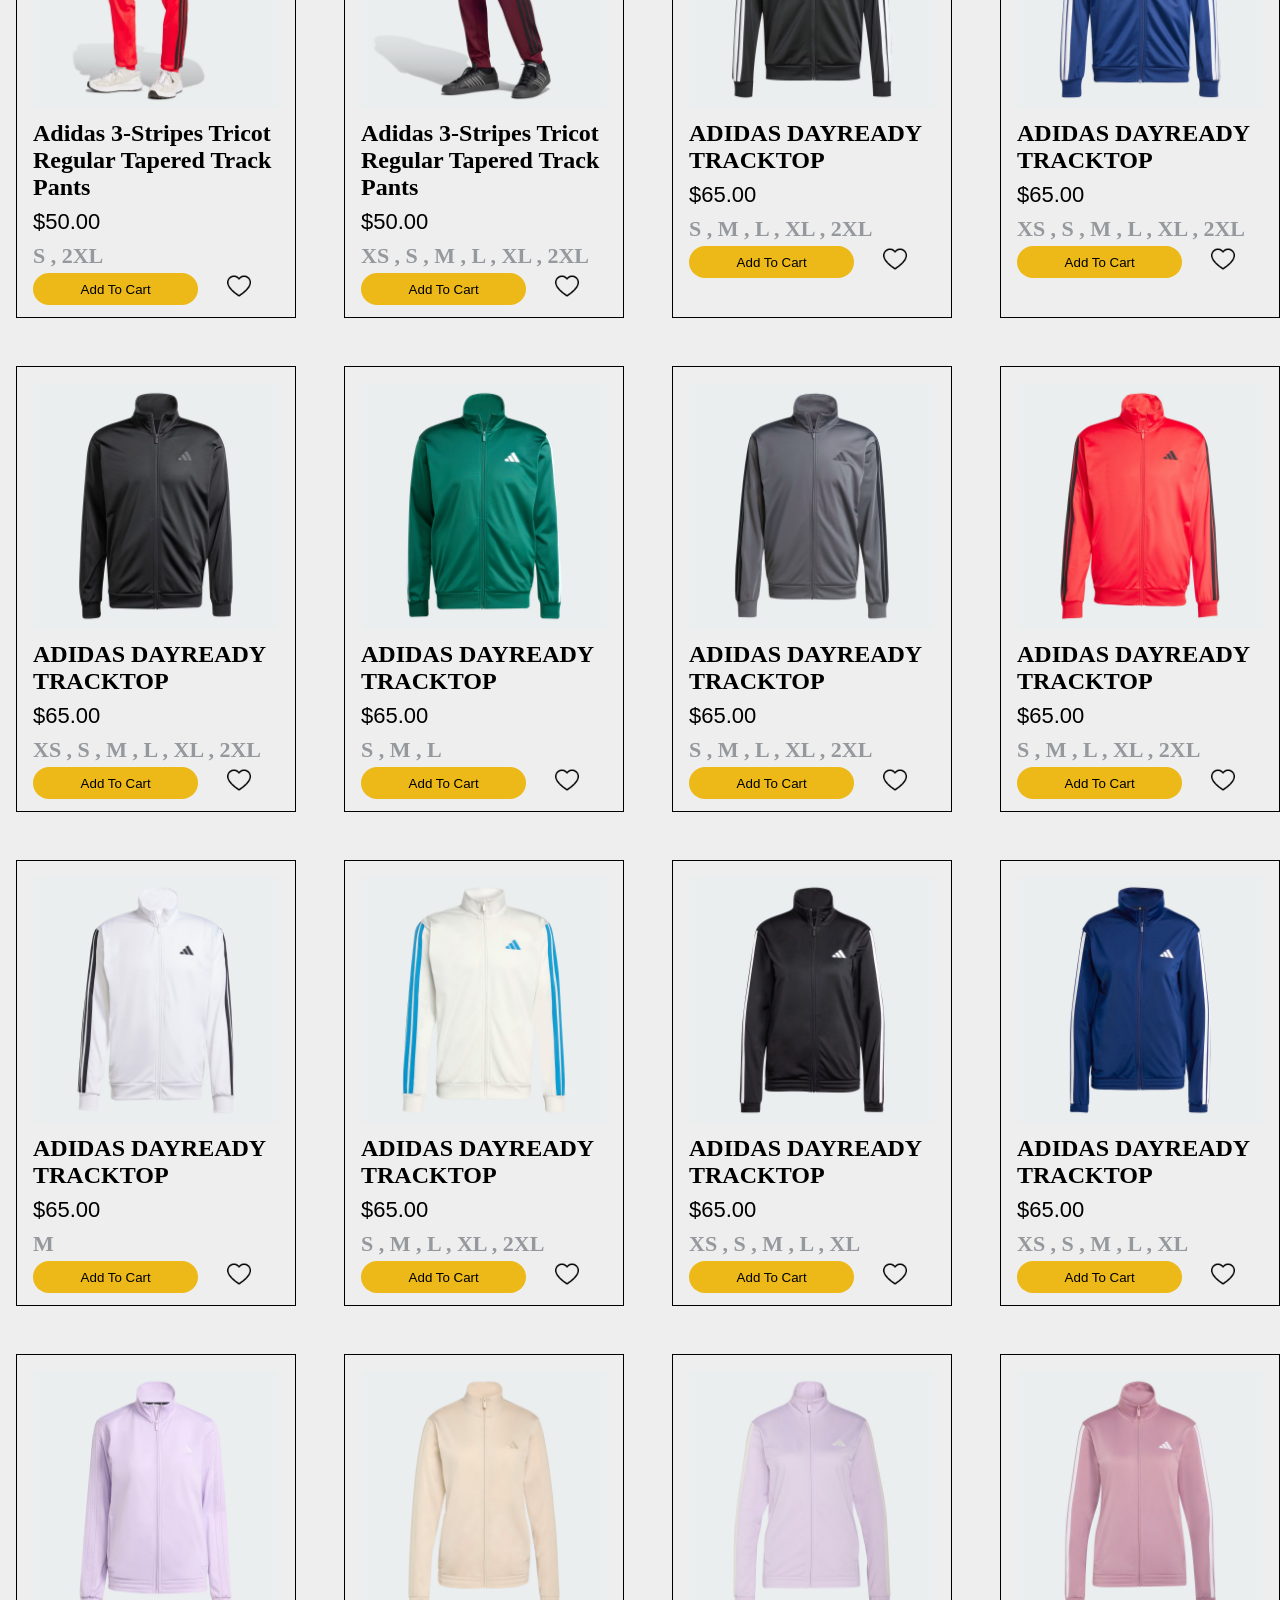
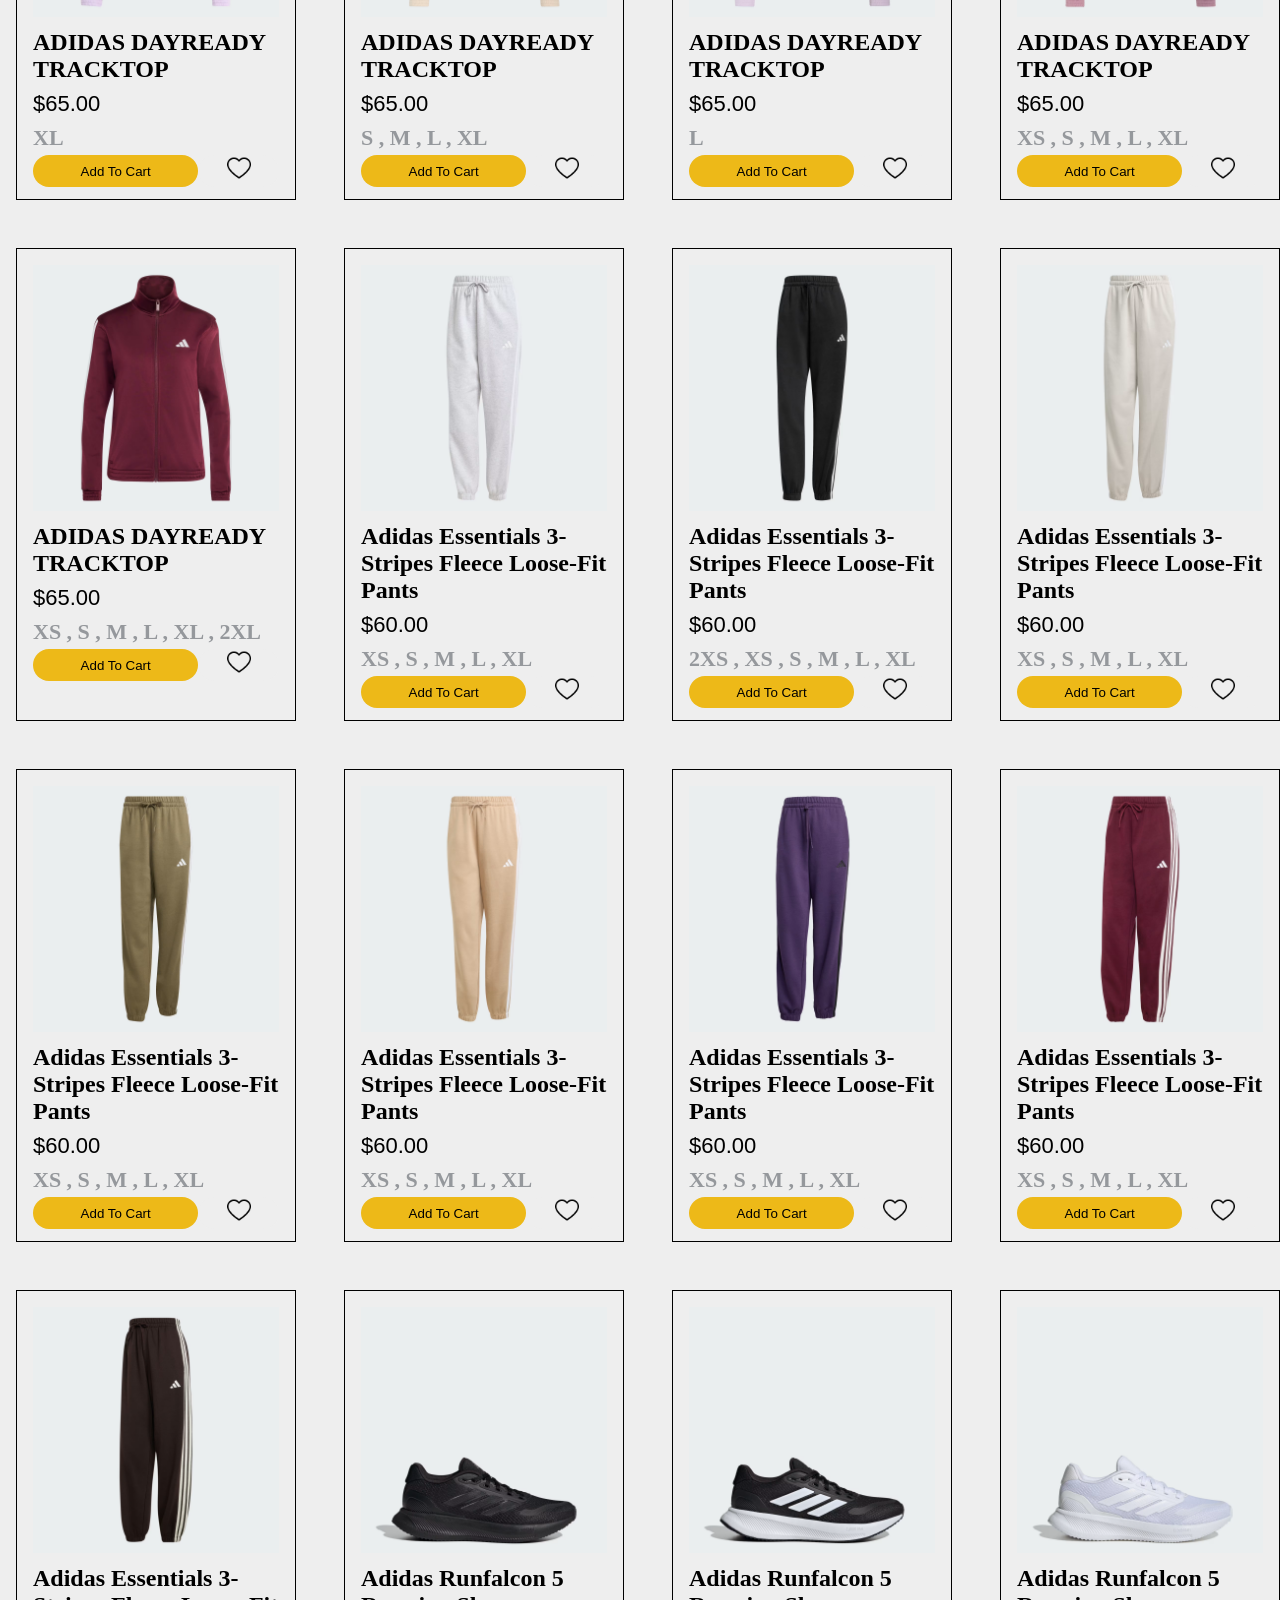
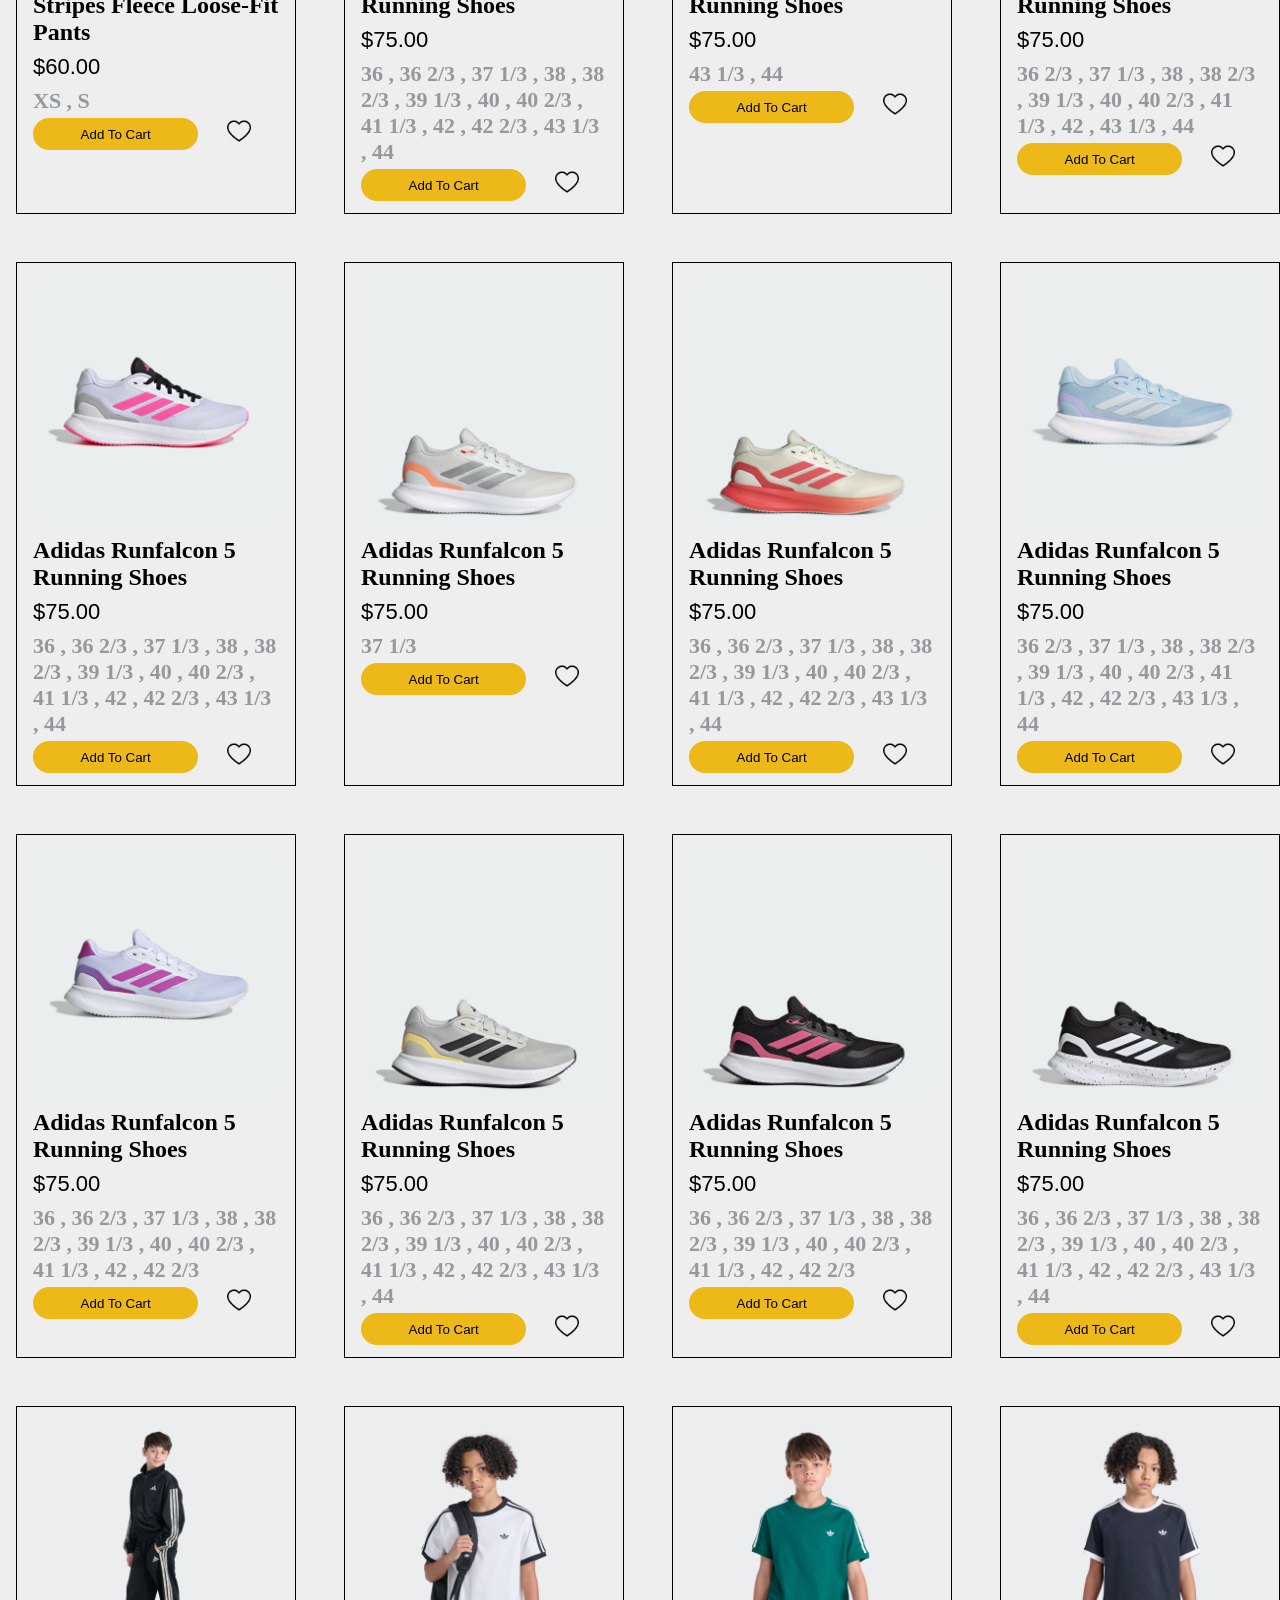
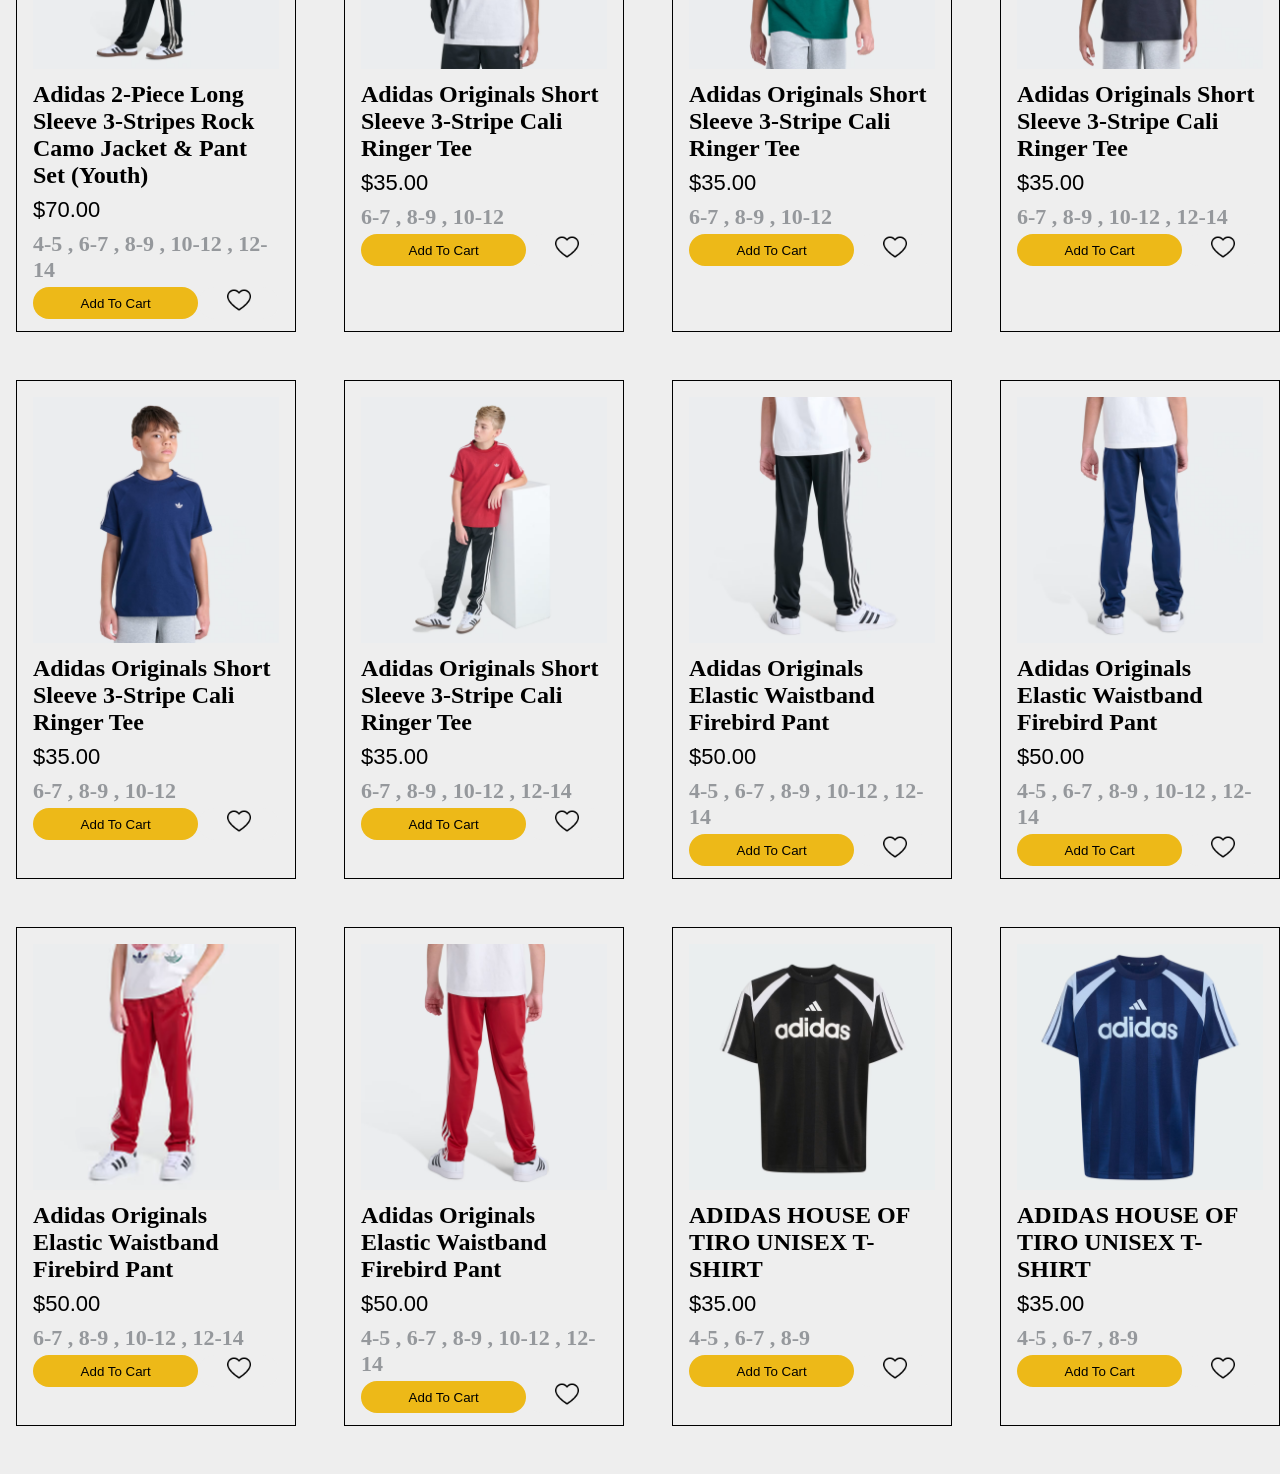
==== commit 4213ed2a: "Add files via upload" ====
--- a/index.html
+++ b/index.html
@@ -4,7 +4,8 @@
 <head>
     <meta charset="UTF-8">
     <meta name="viewport" content="width=device-width, initial-scale=1.0">
-    <meta name="description" content="SportMovo: sportswear, shoes and tracksuits from top brands. Delivery to Azerbaijan in 21-28 days.">
+    <meta name="description"
+        content="SportMovo: sportswear, shoes and tracksuits from top brands. Delivery to Azerbaijan in 21-28 days.">
     <title>SportMovo | Home</title>
     <link rel="icon" type="image/png" href="./favicon.ico">
     <link rel="stylesheet" href="./style.css">
@@ -12,7 +13,7 @@
     <script async src="https://www.googletagmanager.com/gtag/js?id=G-D612Y712HT"></script>
     <script>
         window.dataLayer = window.dataLayer || [];
-        function gtag() {dataLayer.push(arguments);}
+        function gtag() { dataLayer.push(arguments); }
         gtag('js', new Date());
 
         gtag('config', 'G-D612Y712HT');
@@ -21,30 +22,33 @@
 
 <body>
     <div class="container">
-        <div class="header">
-            <img id="mylogo" src="./logo.png" alt="">
-            <nav>
-                <ul>
-                    <li><a href="./men.html?category=men">MEN</a></li>
-                    <li><a href="./women.html?category=women">WOMEN</a></li>
-                    <li><a href="./kids(boys).html?category=boys">KIDS(BOYS)</a></li>
-                    <li><a href="./kids(girls).html?category=girls">KIDS(GIRLS)</a></li>
-
-                </ul>
+        <div id="search-nav">
+            <div id="inp-btn">
+                <input type="text" id="search" placeholder="Search...">
+                <button type="submit" id="submitBtn"><img src="./Search_Icon.svg.webp" alt=""></button>
                 <div class="fav-cart">
                     <ul>
                         <li><a href="./favourites.html"><img src="./love.png" alt=""></a></li>
                         <li><a href="./cart.html"><img src="./market.png" alt=""></a></li>
-                        
+
                     </ul>
                 </div>
-            </nav>
+            </div>
+            <div class="header">
+                <nav>
+                    <ul>
+                        <li><a href="./men.html?category=men">MEN</a></li>
+                        <li><a href="./women.html?category=women">WOMEN</a></li>
+                        <li><a href="./kids(boys).html?category=boys">KIDS(BOYS)</a></li>
+                        <li><a href="./kids(girls).html?category=girls">KIDS(GIRLS)</a></li>
 
+                    </ul>
+
+                </nav>
+
+            </div>
         </div>
-        <div id="inp-btn">
-            <input type="text" id="search" placeholder="Search...">
-            <button type="submit" id="submitBtn"><img src="./Search_Icon.svg.webp" alt=""></button>
-        </div>
+
         <div id="products">
 
         </div>
--- a/style.css
+++ b/style.css
@@ -4,9 +4,14 @@
     box-sizing: border-box;
 }
 
+body {
+    background-color: #EEEEEE;
+}
+
 ul {
     display: flex;
     gap: 4rem;
+    margin-bottom: 1.5rem;
 }
 
 li {
@@ -19,15 +24,23 @@
     font-weight: 600;
     font-family: Arial, Helvetica, sans-serif;
     font-size: 1rem;
+    transition: transform 0.3s ease;
 }
 
 .header {
     display: flex;
     align-items: center;
     gap: 4.5rem;
-}
-
-.header img {
+    margin-bottom: 3rem;
+    justify-content: center;
+}
+
+.header a:hover {
+    background-color: #180252;
+    padding: 10px;
+}
+
+.search-nav img {
     width: 6rem;
     height: 6rem;
 }
@@ -54,6 +67,12 @@
 .product-card {
     border: 1px solid black;
     padding: 1rem;
+}
+
+.product-card img { 
+    width: 100%; 
+    height: auto; 
+    object-fit: contain; 
 }
 
 .product-card h2 {
@@ -89,7 +108,7 @@
 }
 
 #addtofav {
-    background-color: white;
+    background-color: #EEEEEE;
     color: black;
     font-size: 1.5rem;
     margin-top: 0.5rem;
@@ -116,6 +135,11 @@
     width: 100%;
     height: 2rem;
     align-items: center;
+
+}
+
+.fav-cart {
+    margin-left: 12rem;
 }
 
 input {
@@ -140,10 +164,25 @@
     display: flex;
     align-items: center;
     justify-content: center;
+    
+}
+
+#search-nav {
+    background-color: #1c0263;
+}
+
+a {
+    color: white;
+    
 }
 
 .product-card button:active {
     transform: scale(0.95);
+}
+
+#inp-btn button {
+    background-color: #f2df94;
+    height: 2.9rem;
 }
 
 #inp-btn button:active {
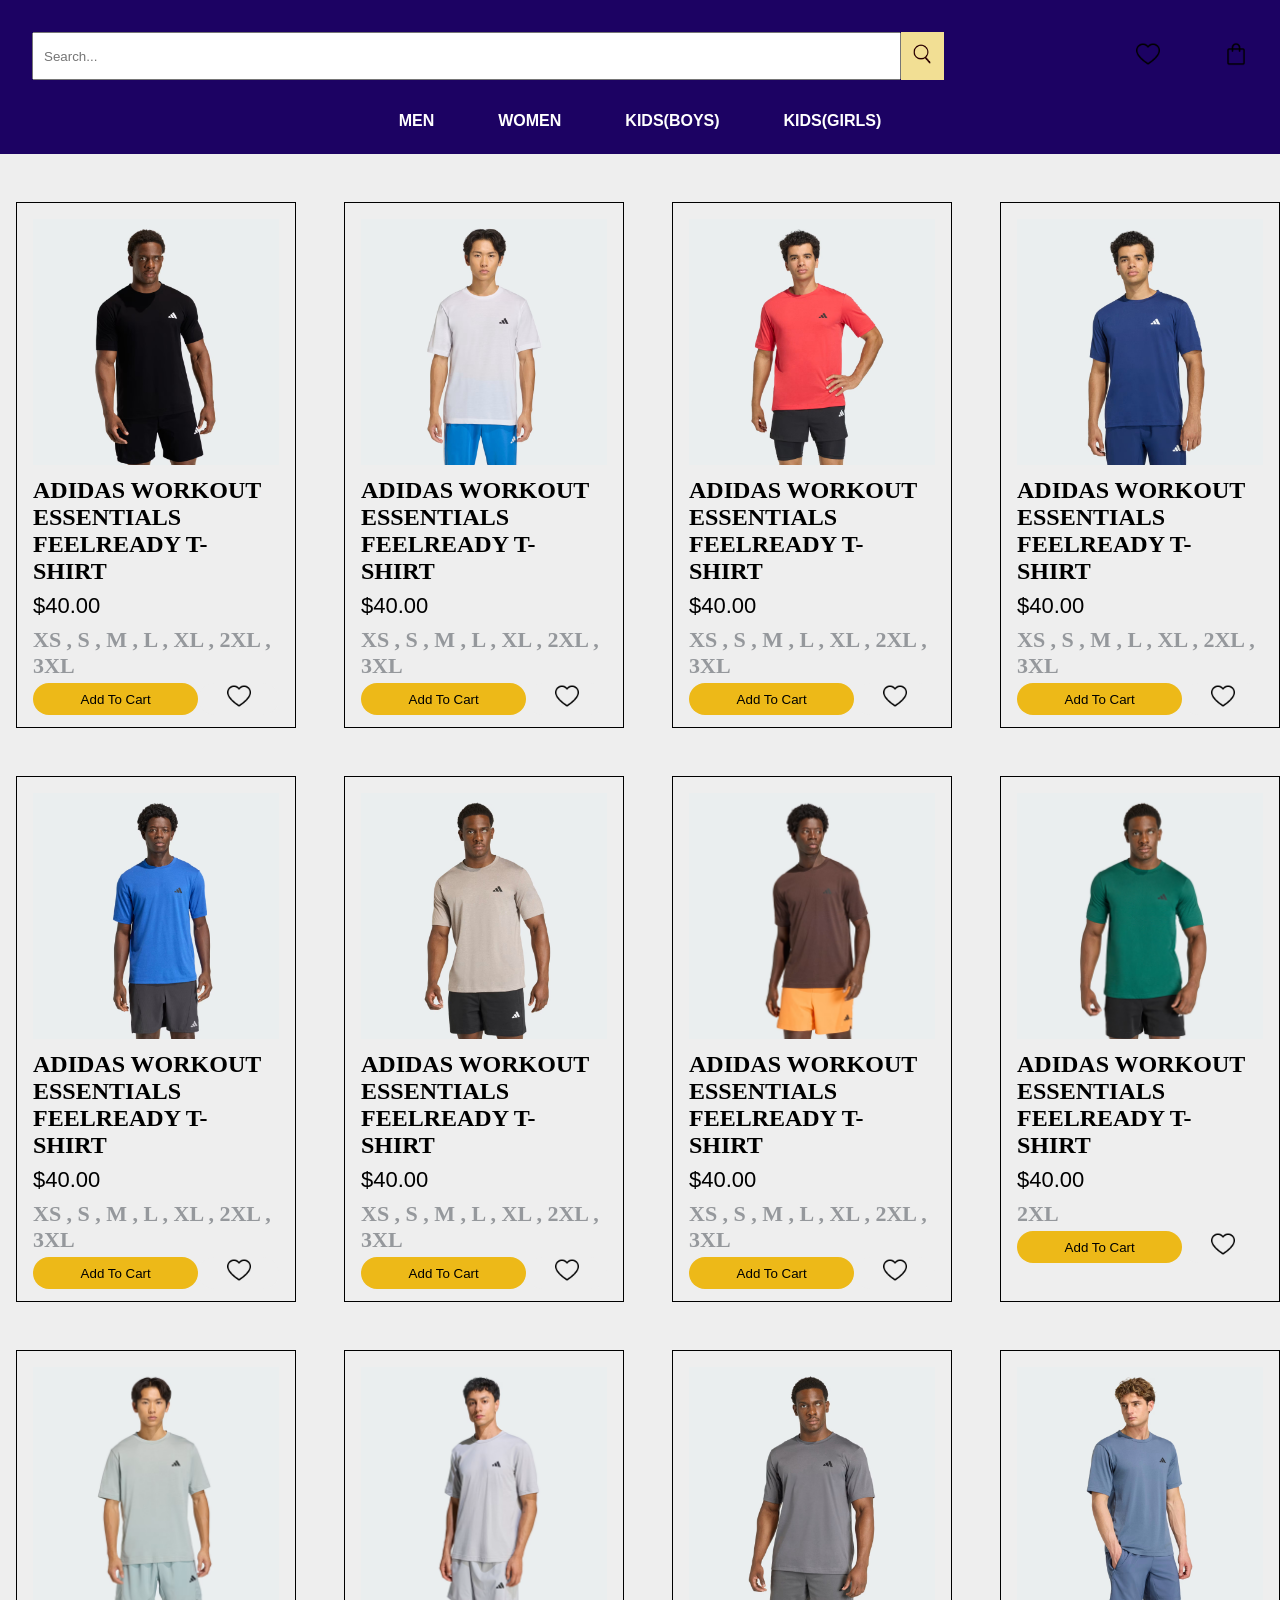
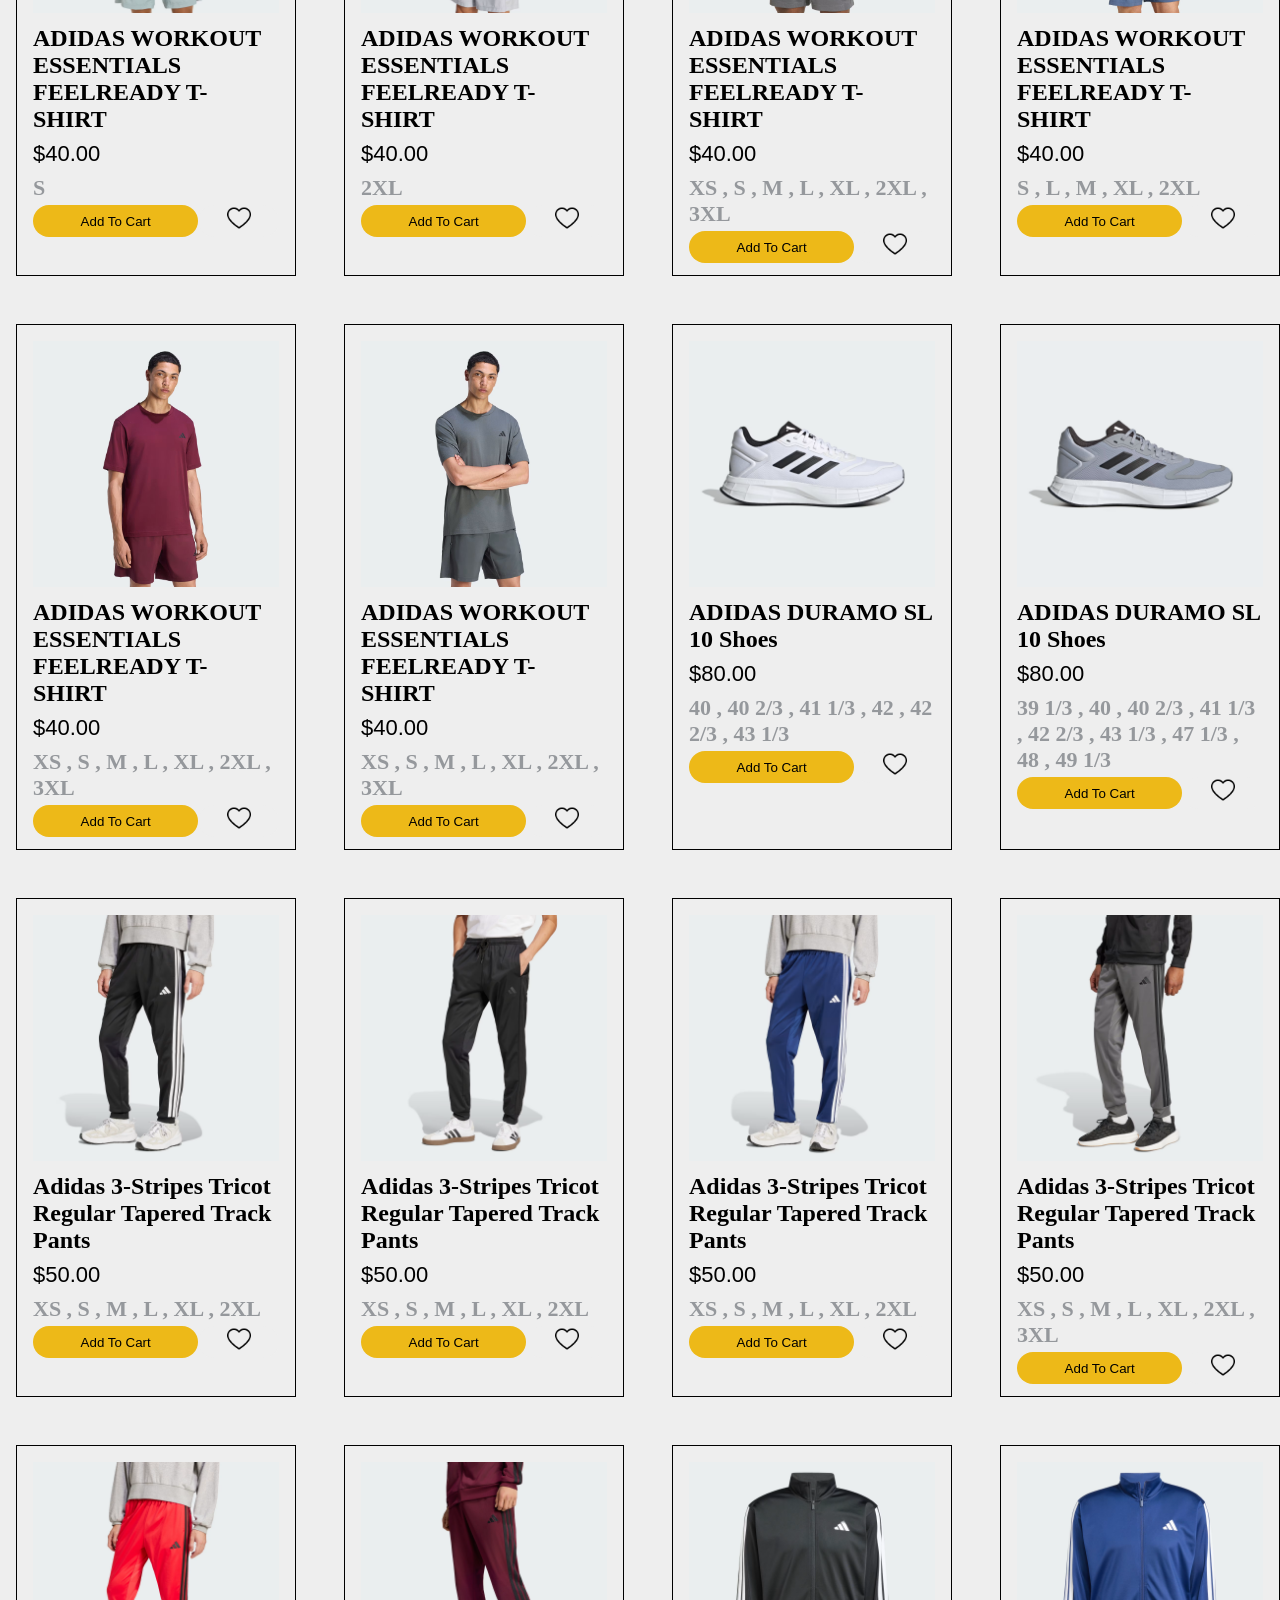
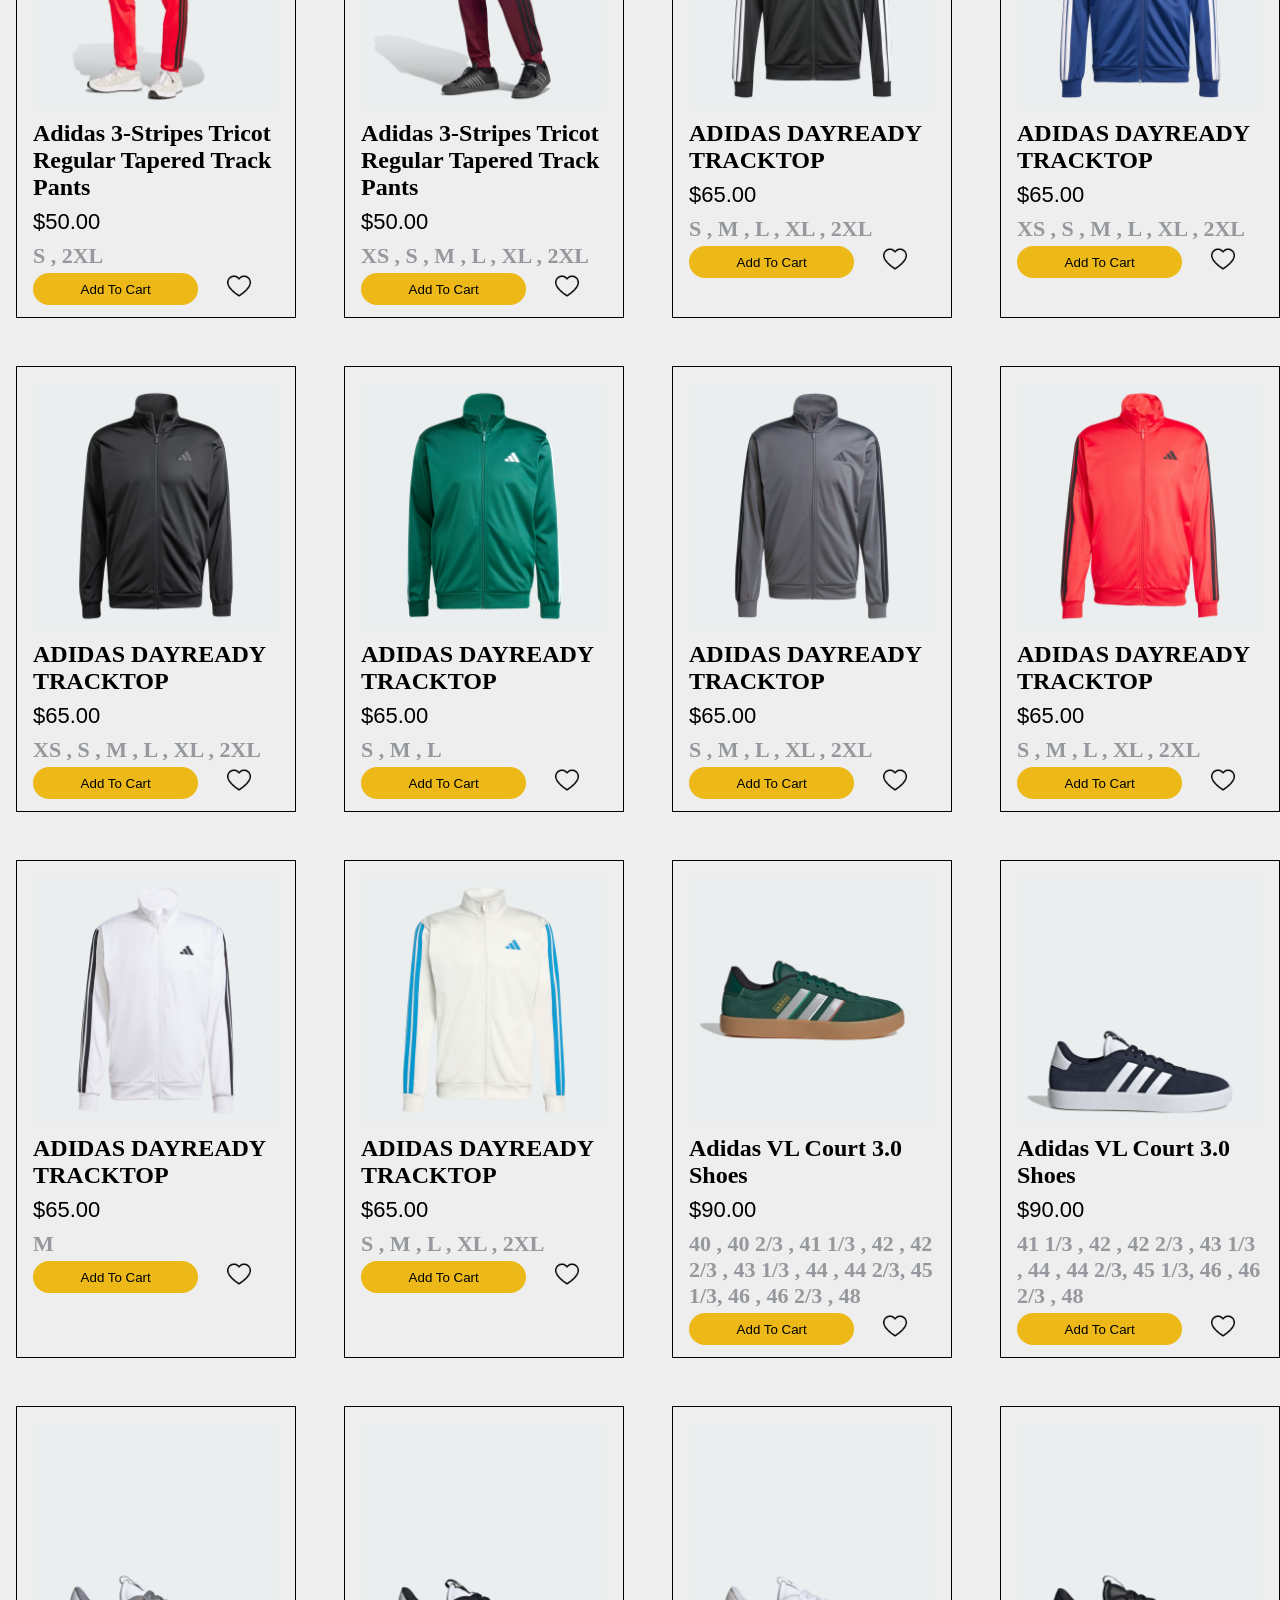
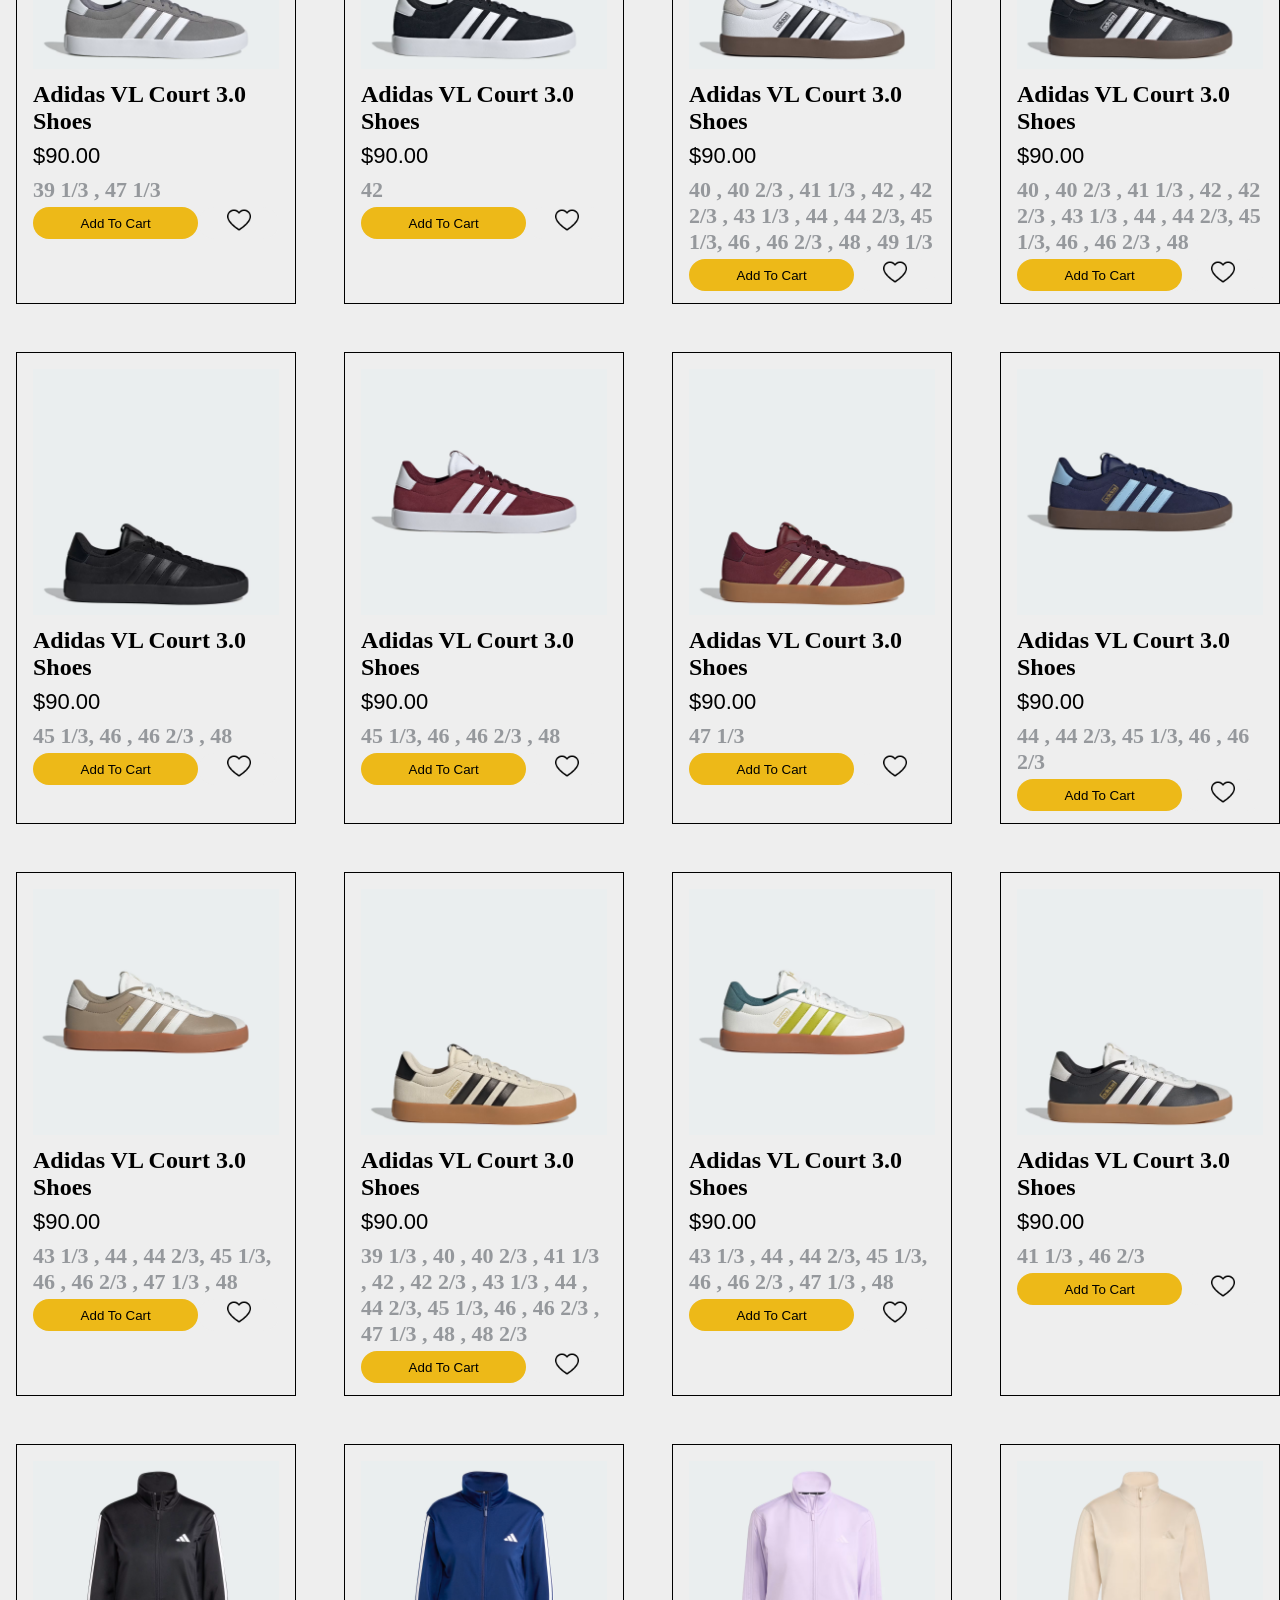
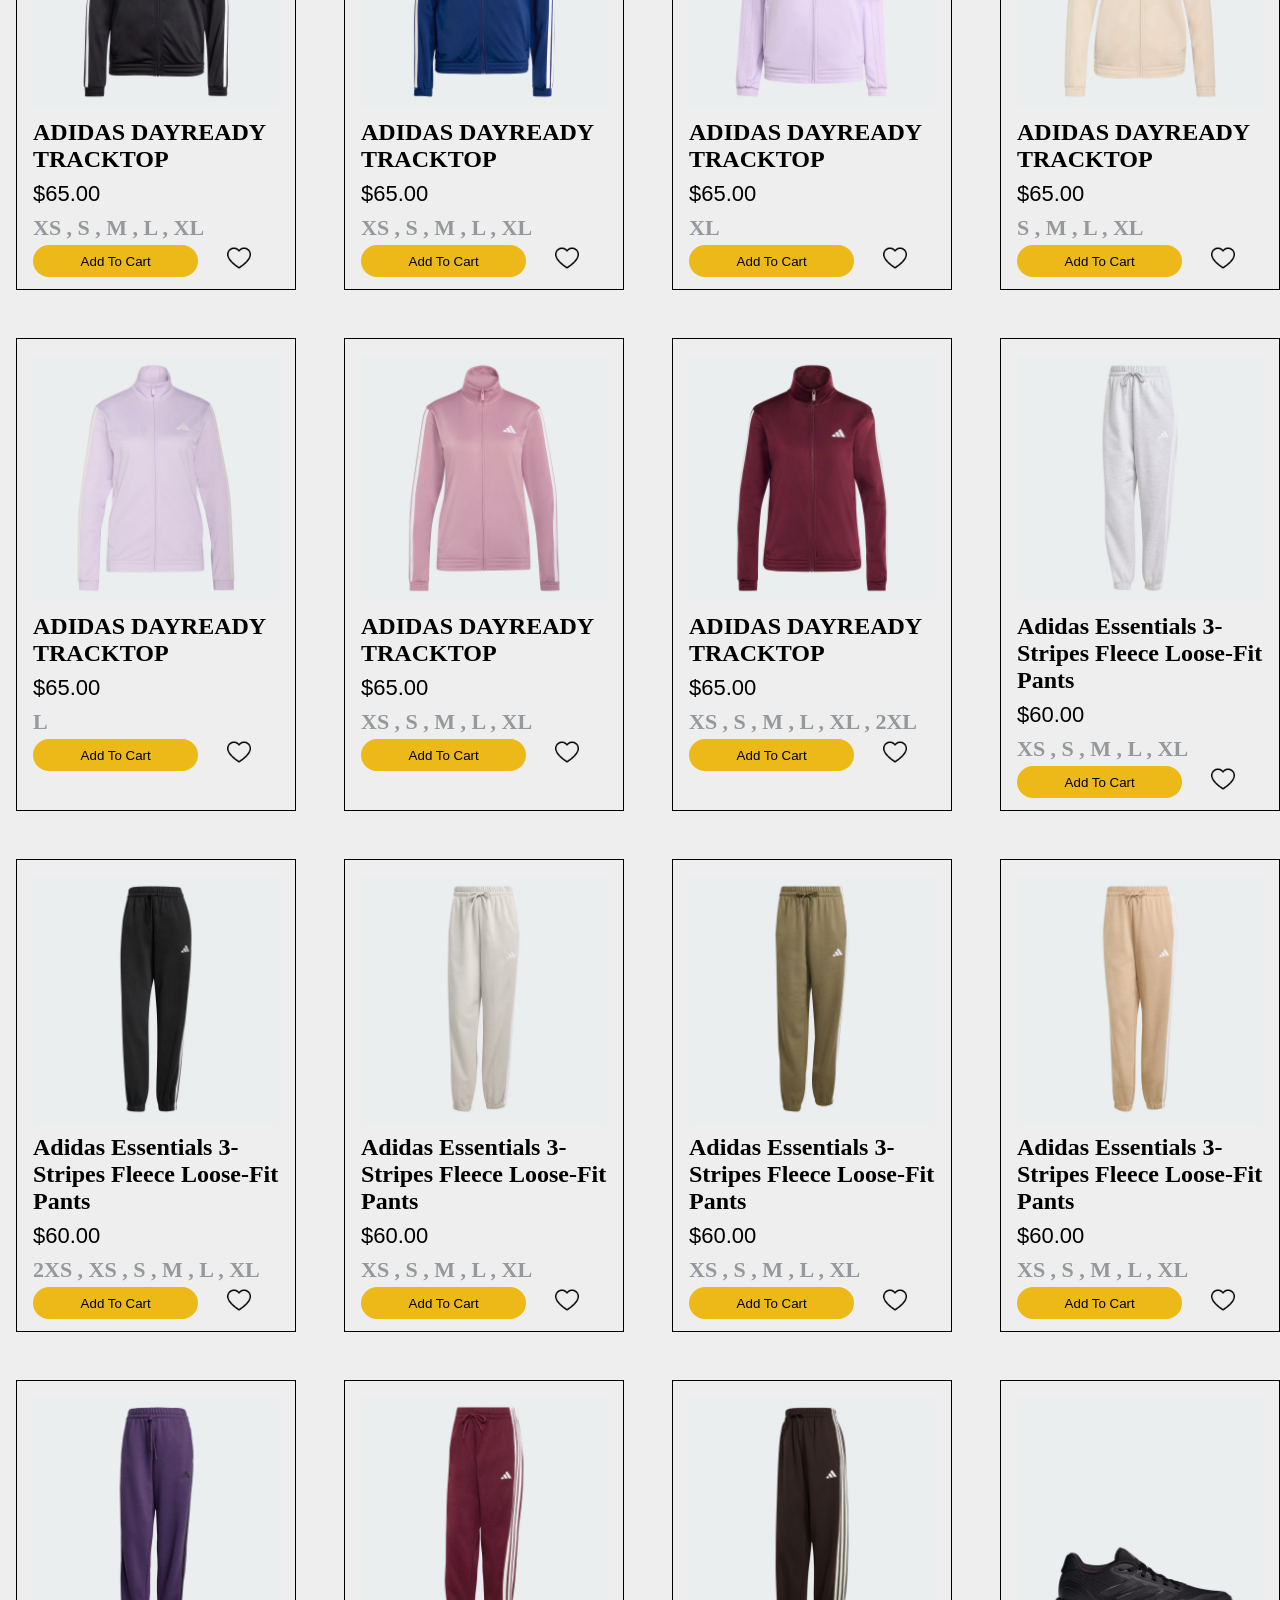
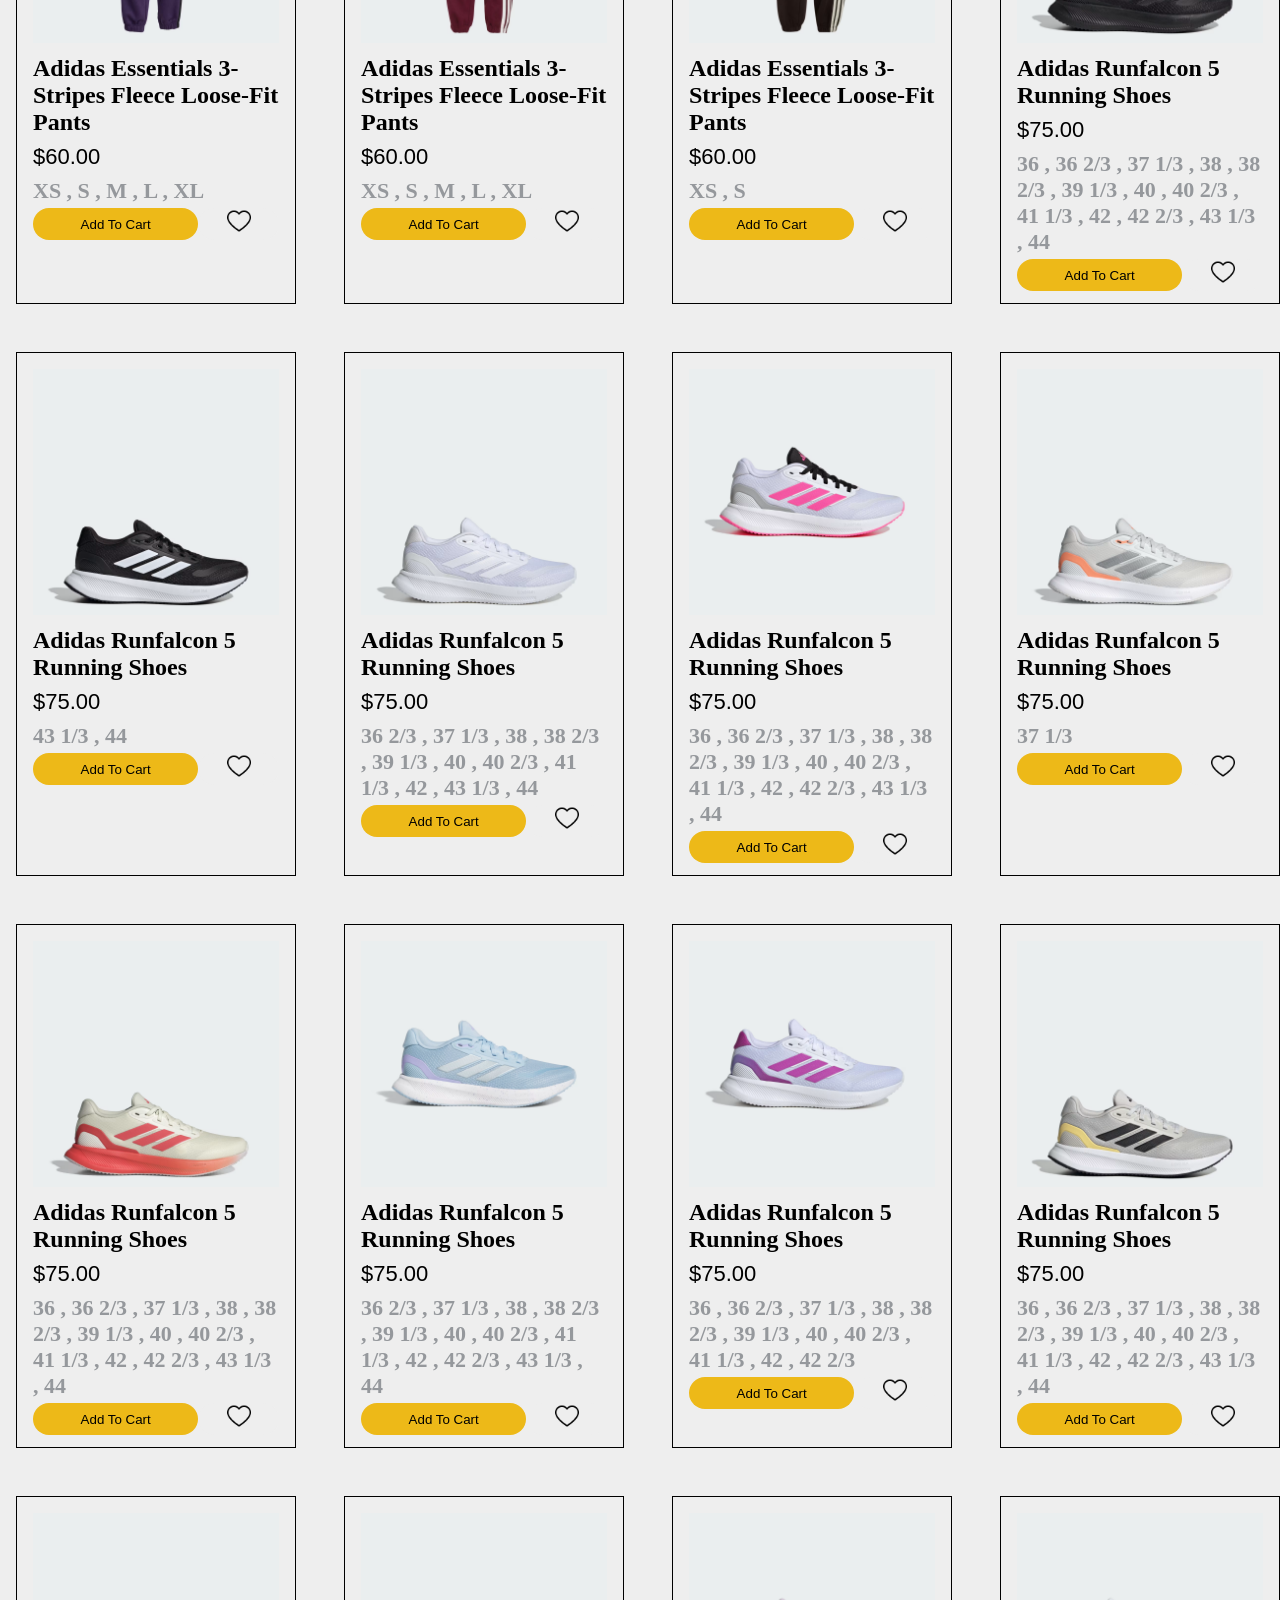
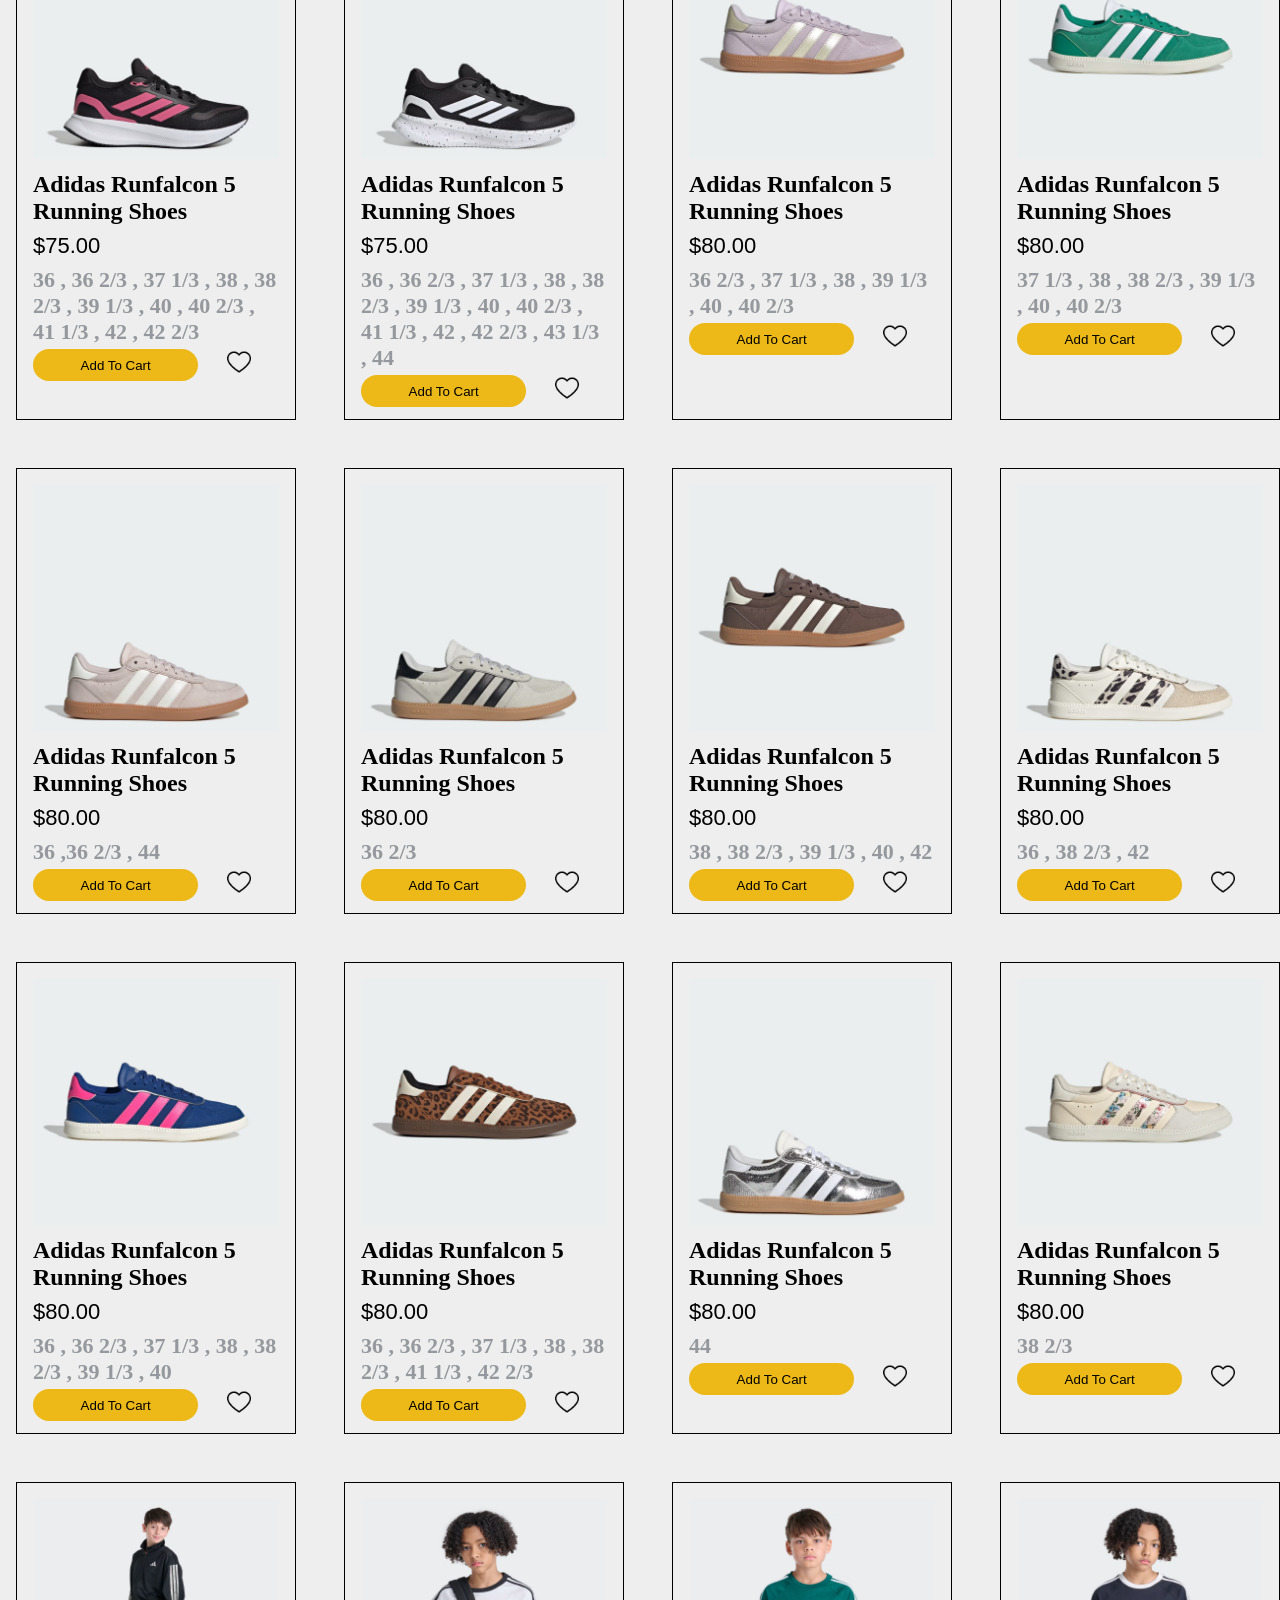
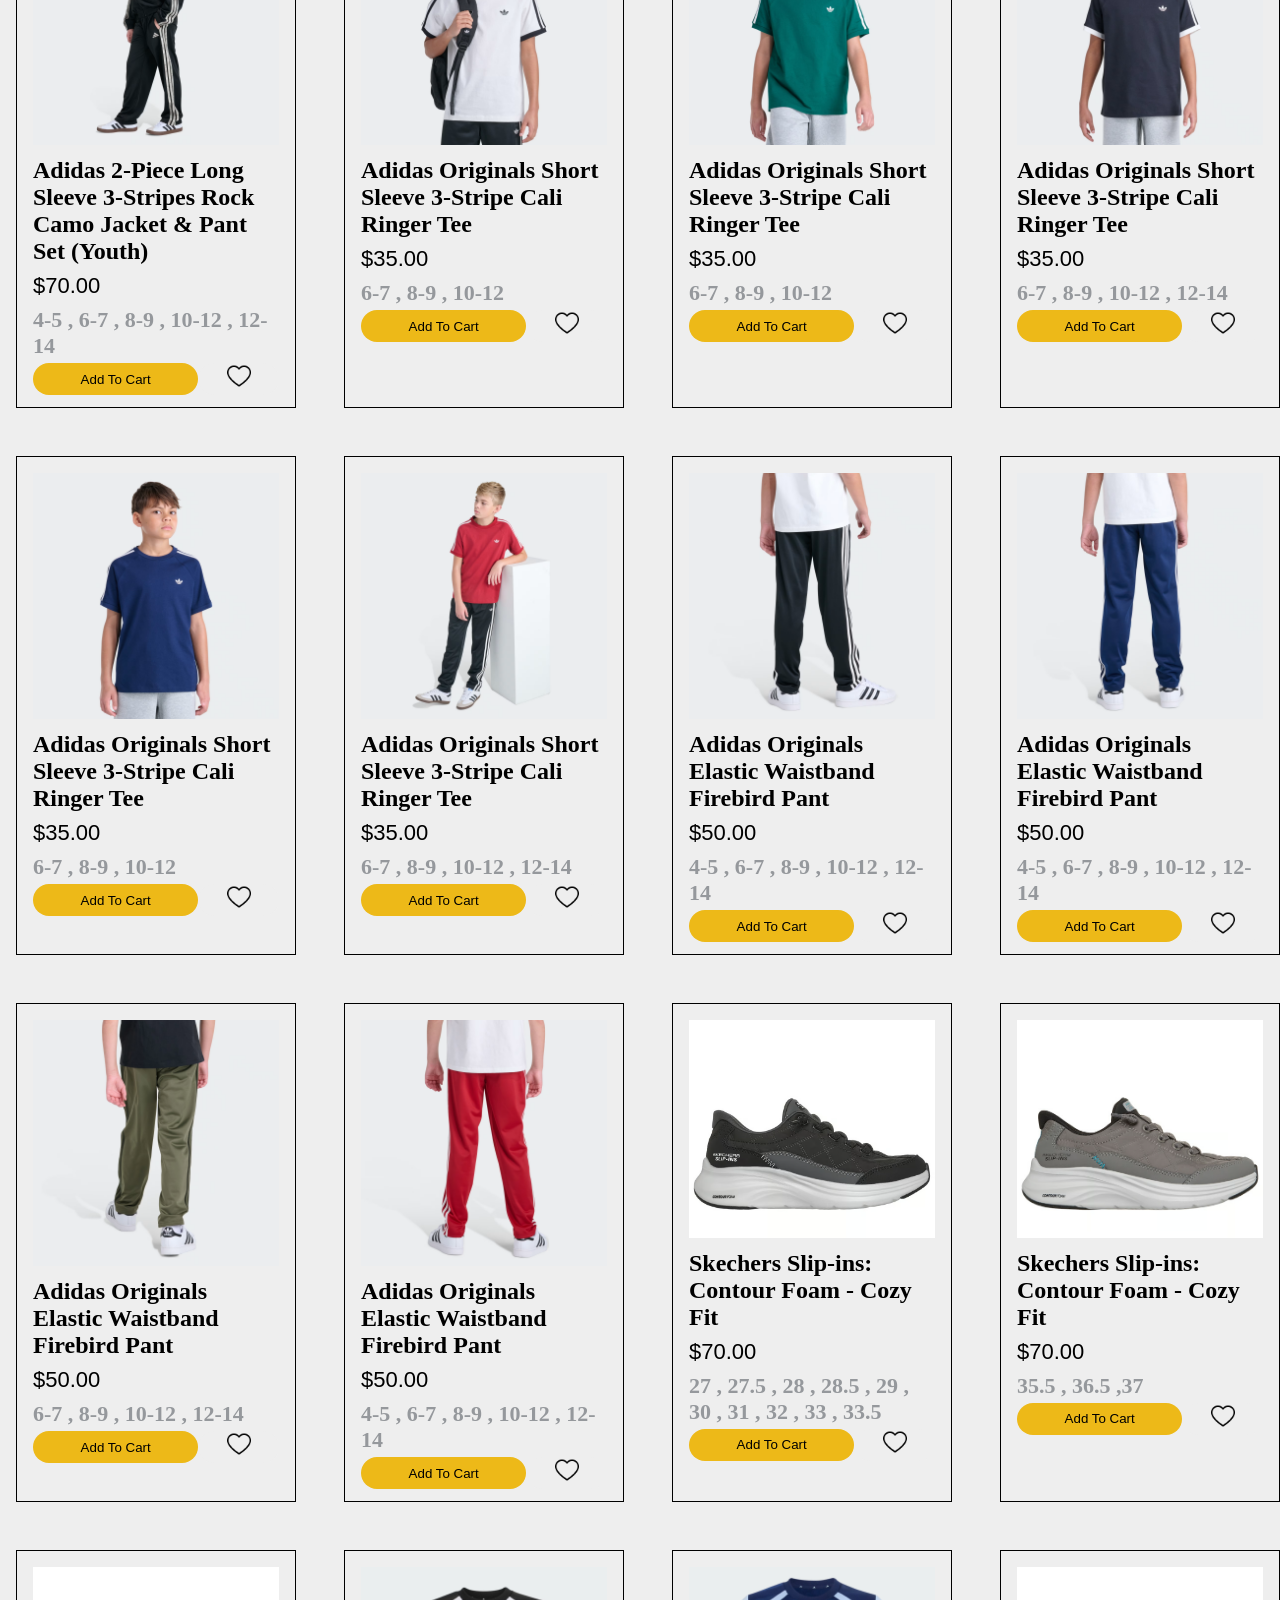
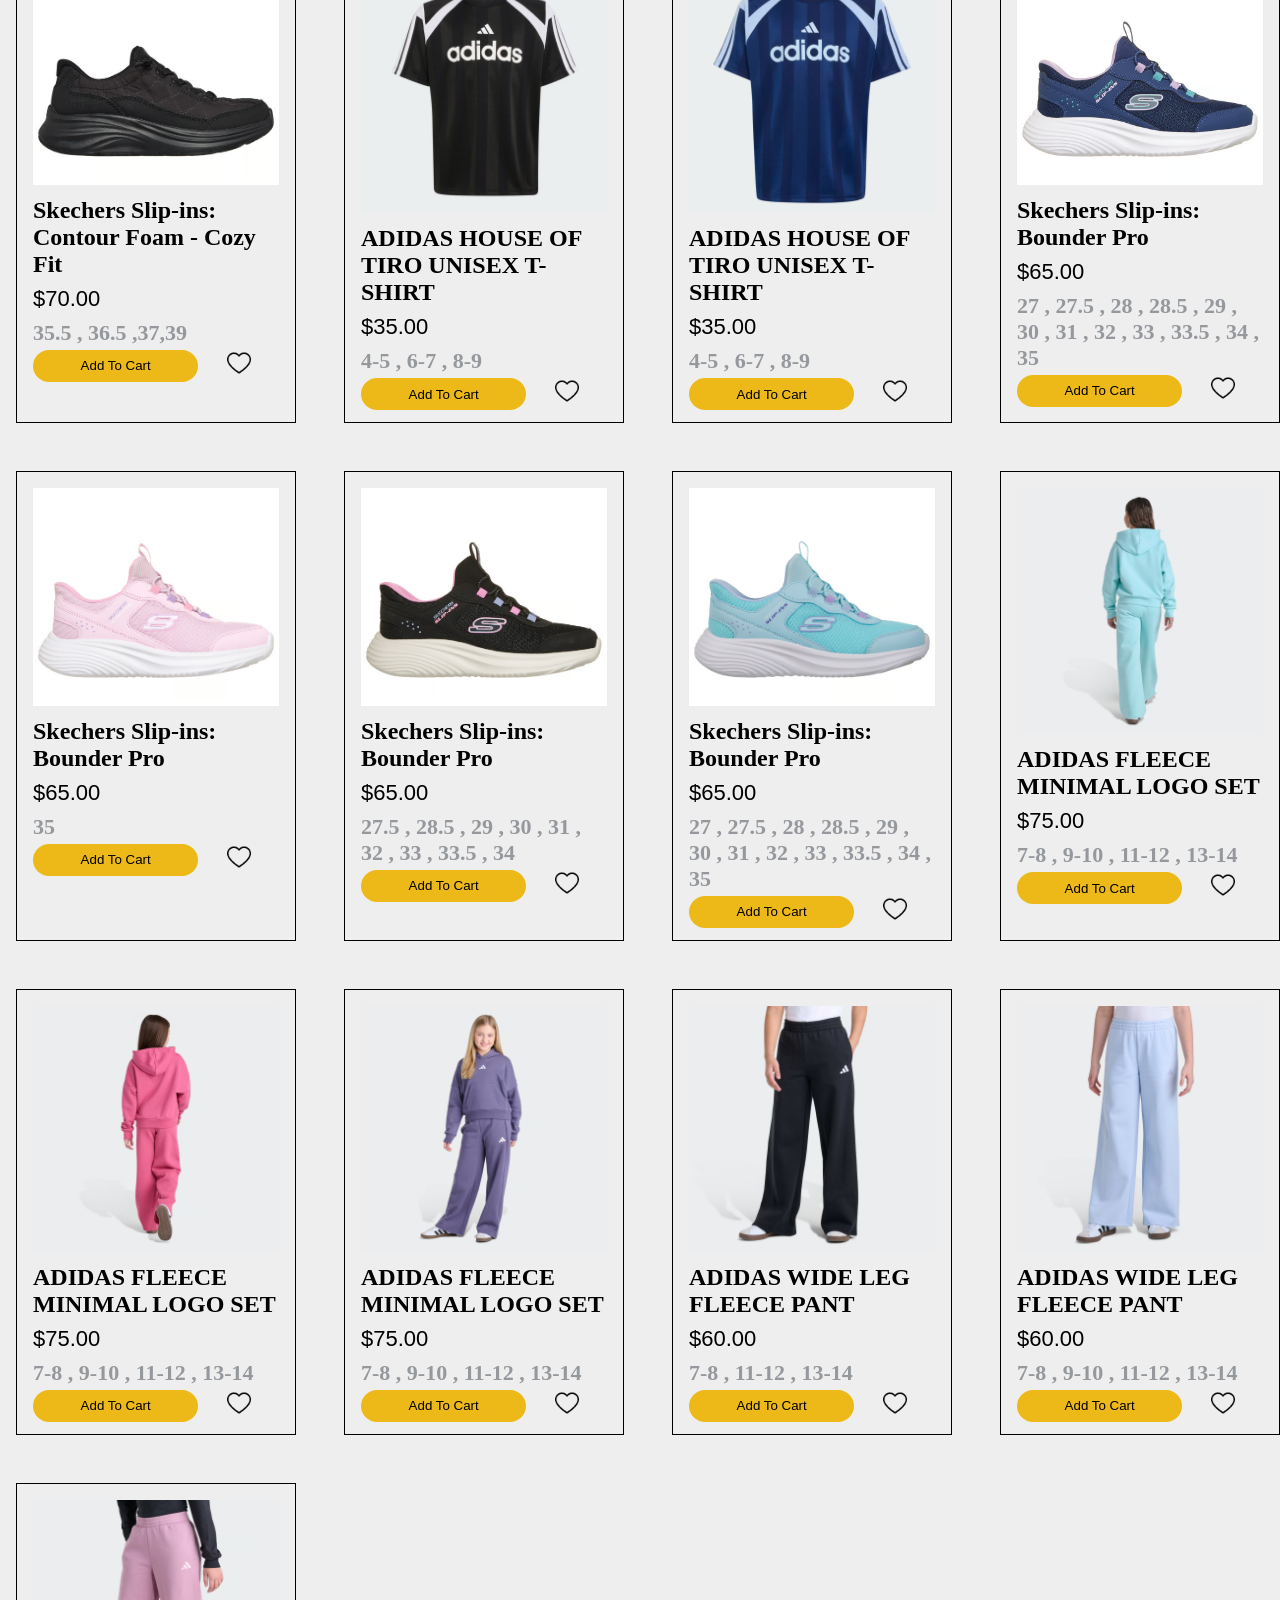
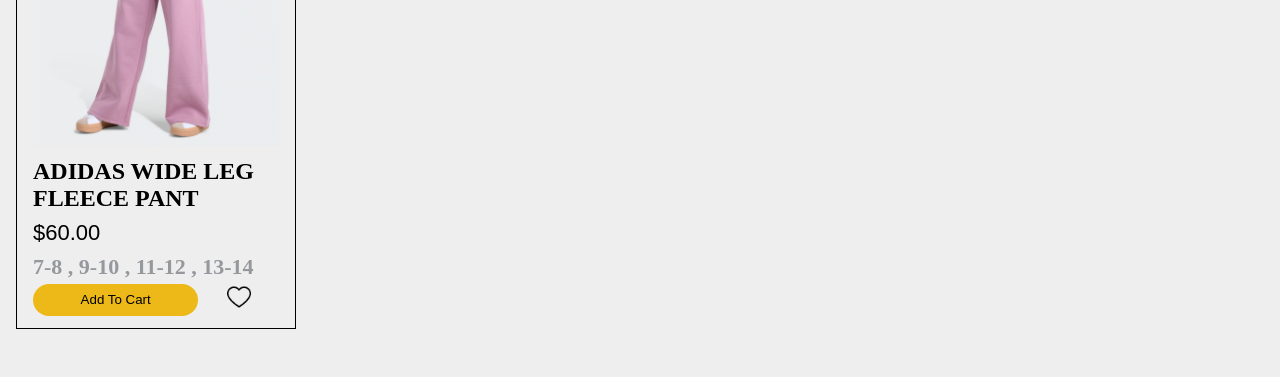
==== commit a942b15a: "SportMovo" ====
--- a/index.html
+++ b/index.html
@@ -7,7 +7,7 @@
     <meta name="description"
         content="SportMovo: sportswear, shoes and tracksuits from top brands. Delivery to Azerbaijan in 21-28 days.">
     <title>SportMovo | Home</title>
-    <link rel="icon" type="image/png" href="./favicon.ico">
+    <link rel="icon" href="./favicon.ico" sizes="48x48">
     <link rel="stylesheet" href="./style.css">
     <!-- Google tag (gtag.js) -->
     <script async src="https://www.googletagmanager.com/gtag/js?id=G-D612Y712HT"></script>
--- a/style.css
+++ b/style.css
@@ -69,10 +69,10 @@
     padding: 1rem;
 }
 
-.product-card img { 
-    width: 100%; 
-    height: auto; 
-    object-fit: contain; 
+.product-card img {
+    width: 100%;
+    height: auto;
+    object-fit: contain;
 }
 
 .product-card h2 {
@@ -82,6 +82,10 @@
 .product-card img {
     width: 100%;
     object-fit: cover;
+}
+
+#inp-btn ul {
+    margin-bottom: 0;
 }
 
 .product-card p {
@@ -140,14 +144,15 @@
 
 .fav-cart {
     margin-left: 12rem;
+    display: flex;
+    align-items: center;
+    height: 3rem;
 }
 
 input {
     width: 60rem;
     height: 3rem;
     padding: 10px;
-    margin-top: 2rem;
-    margin-bottom: 2rem;
 }
 
 #submitBtn {
@@ -164,16 +169,17 @@
     display: flex;
     align-items: center;
     justify-content: center;
-    
+    padding: 2rem;
 }
 
 #search-nav {
     background-color: #1c0263;
+
 }
 
 a {
     color: white;
-    
+
 }
 
 .product-card button:active {
@@ -182,7 +188,6 @@
 
 #inp-btn button {
     background-color: #f2df94;
-    height: 2.9rem;
 }
 
 #inp-btn button:active {
@@ -228,10 +233,6 @@
         height: 3.5rem;
     }
 
-    .header a {
-        font-size: 0.7rem;
-    }
-
     ul {
         gap: 1rem;
     }
@@ -242,10 +243,15 @@
 
     nav {
         gap: 2.3rem;
+    }
+
+    .fav-cart {
+        margin-left: 6rem;
     }
 
     .product-card {
         width: 80%;
         margin-left: 10%;
     }
+
 }
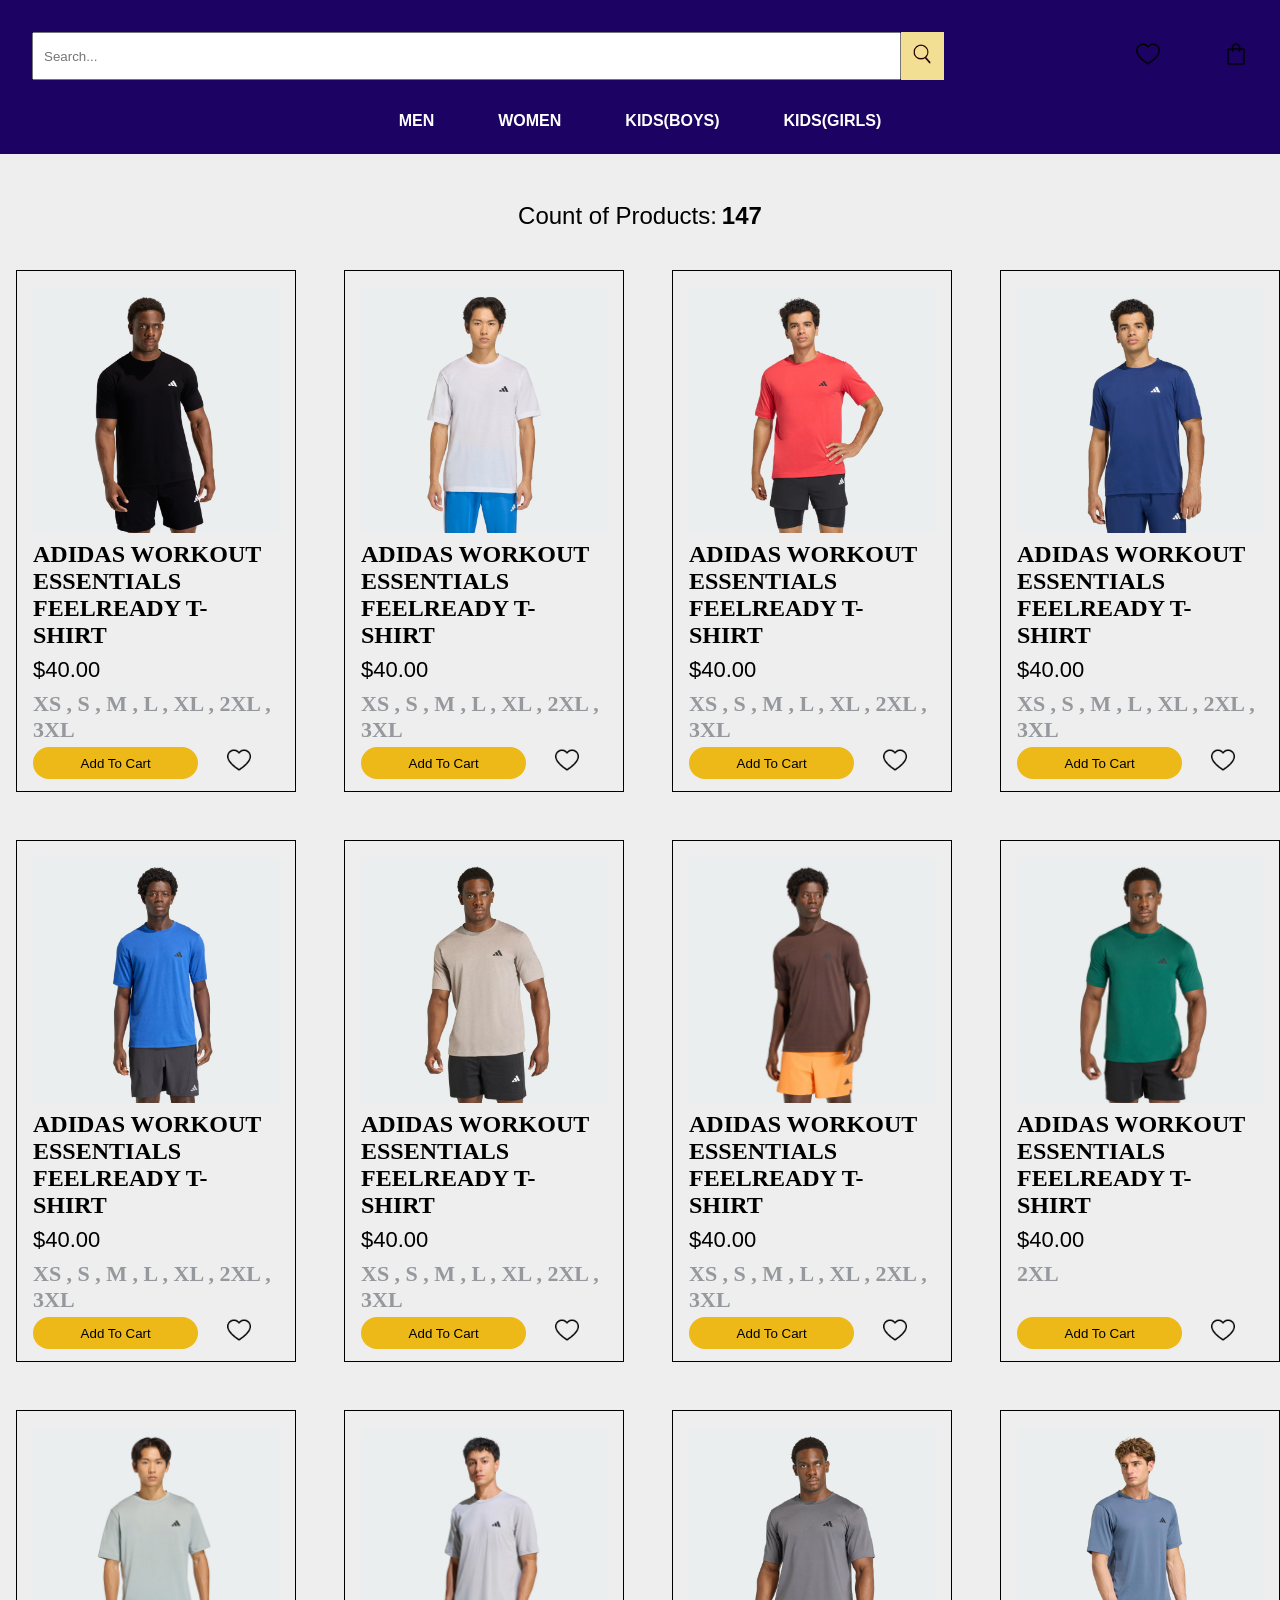
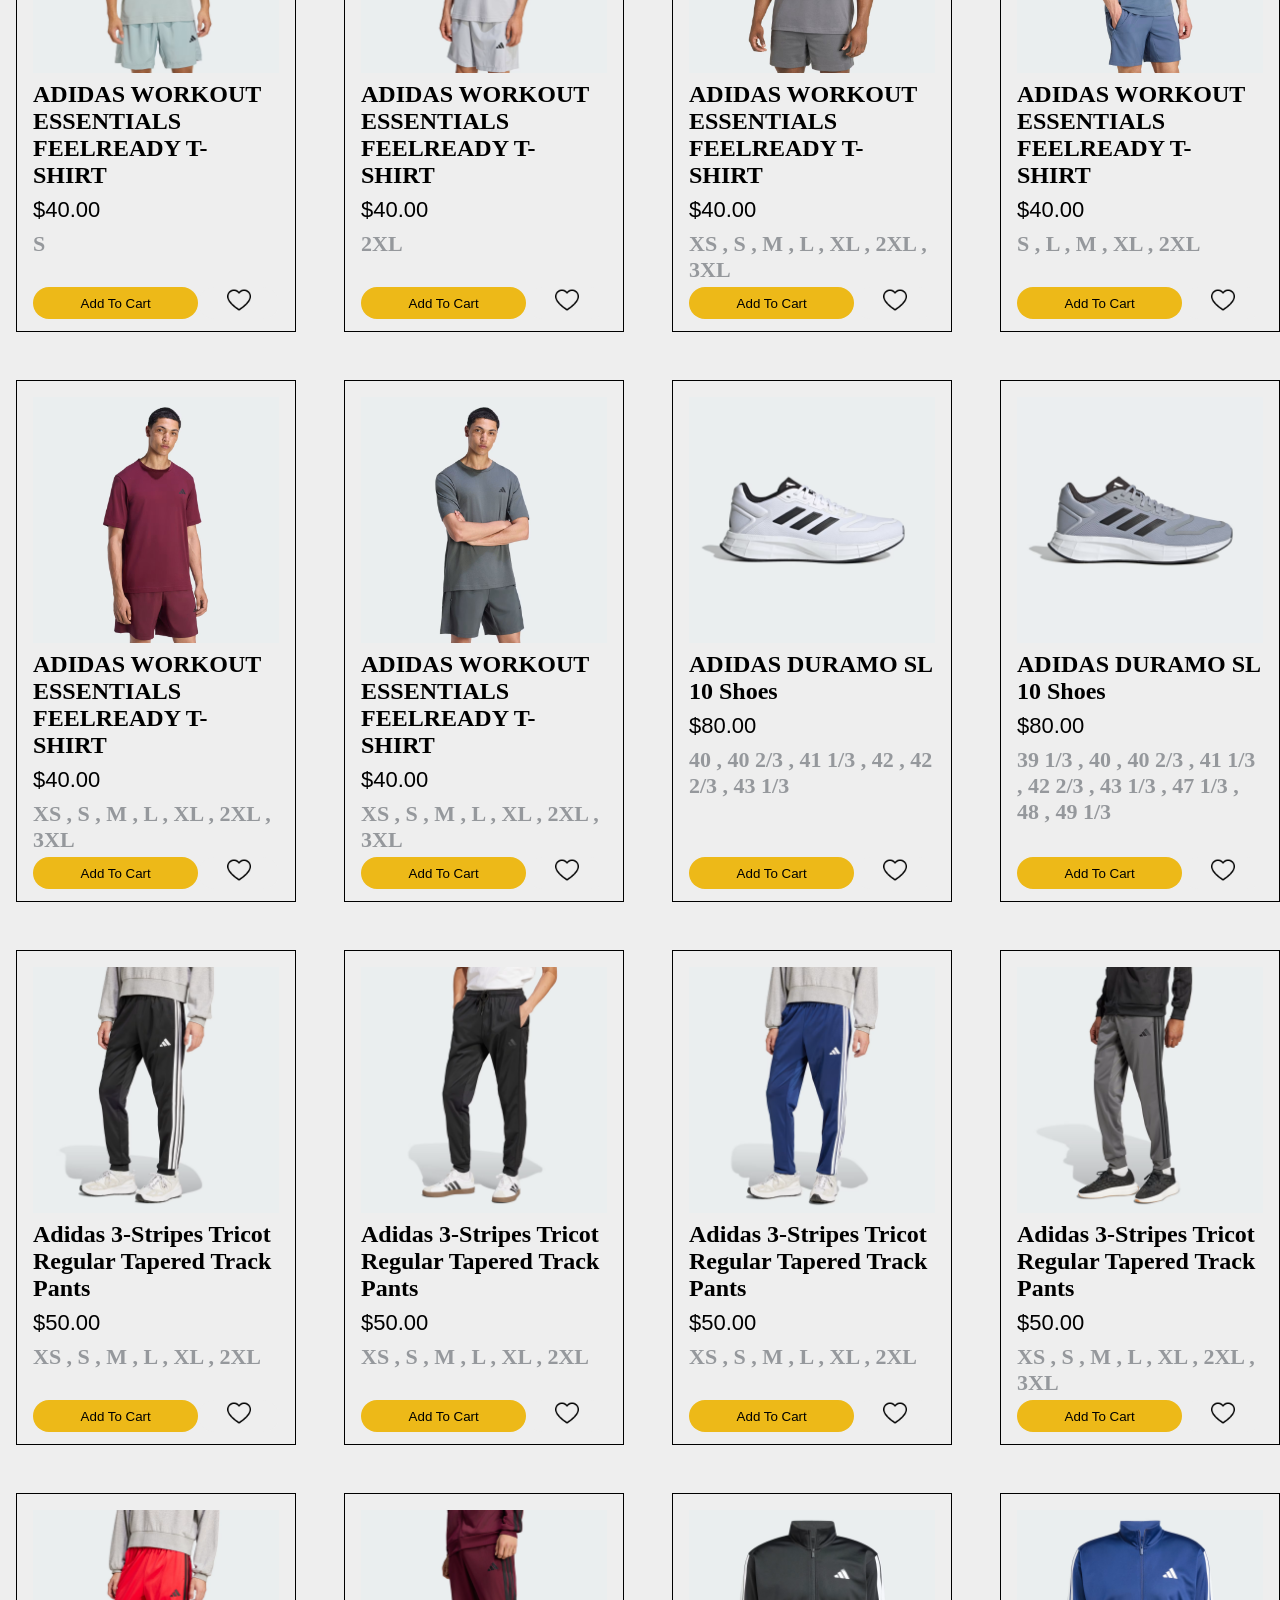
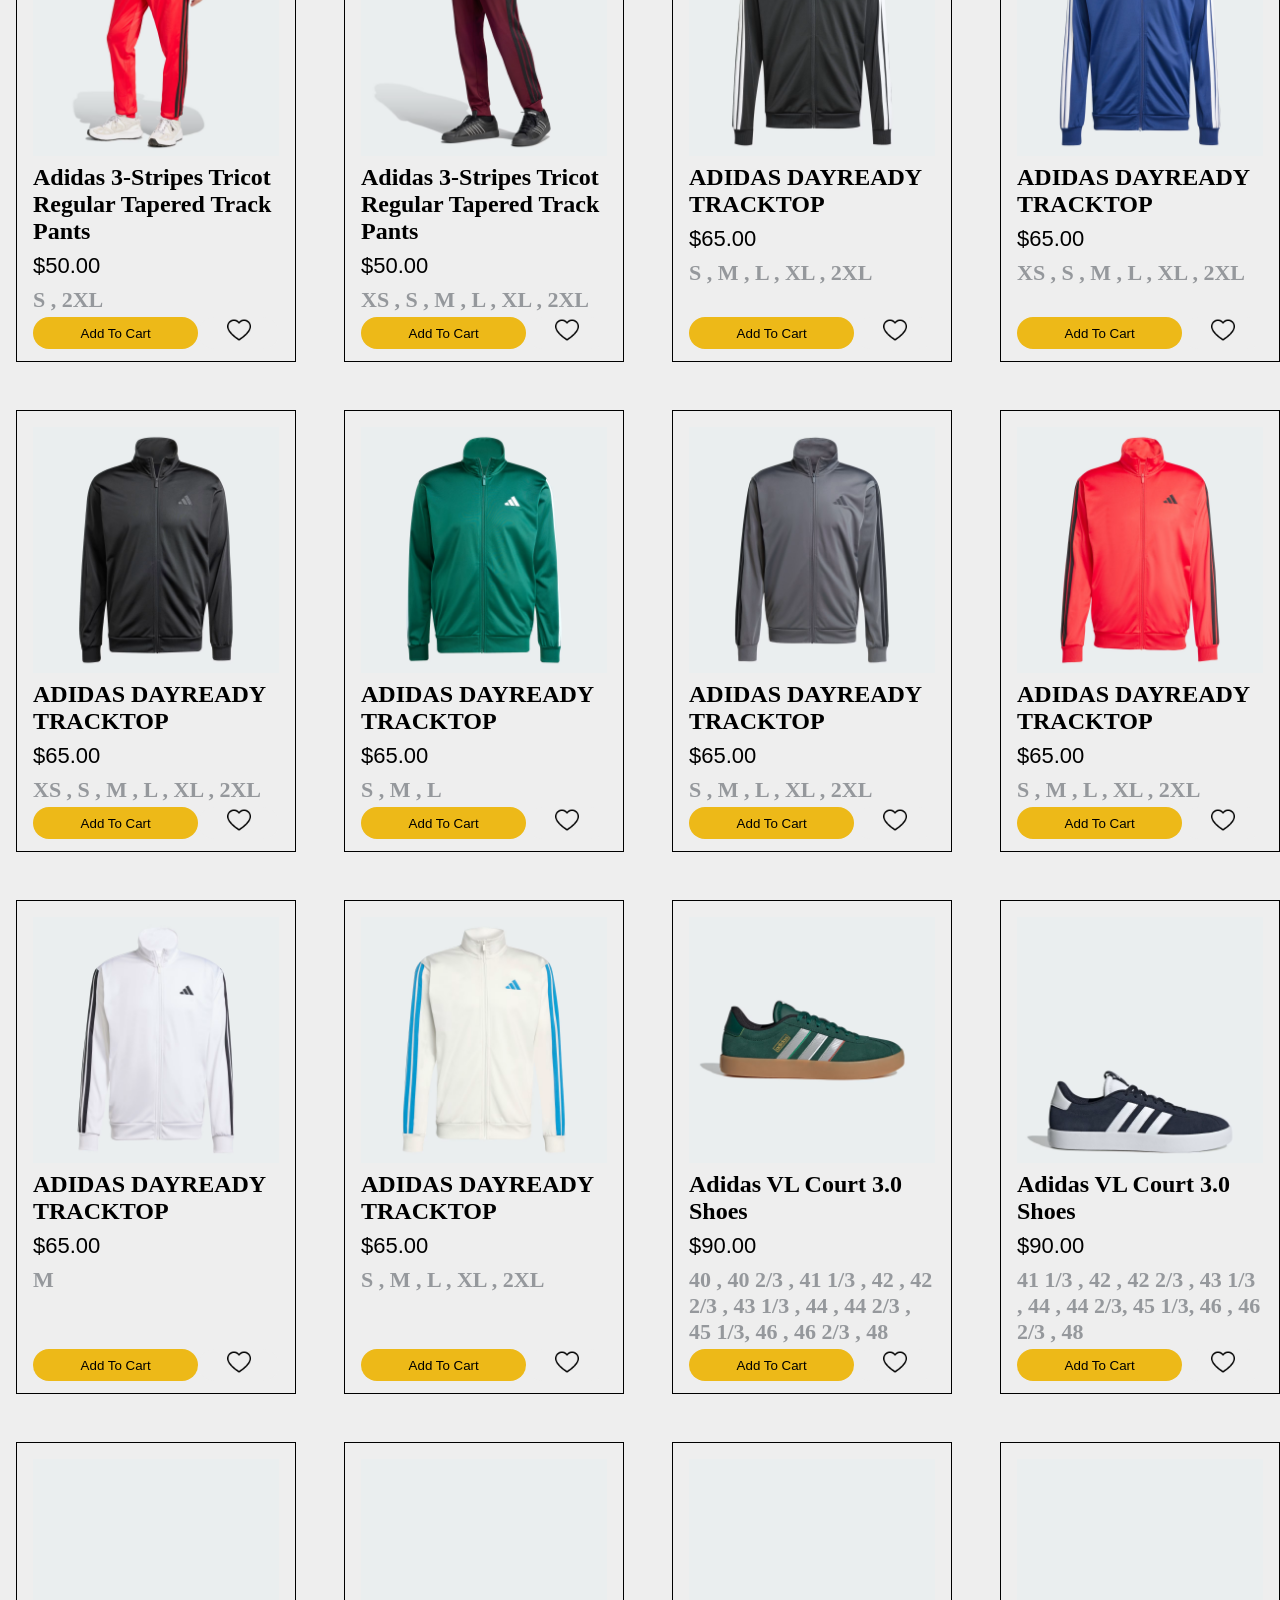
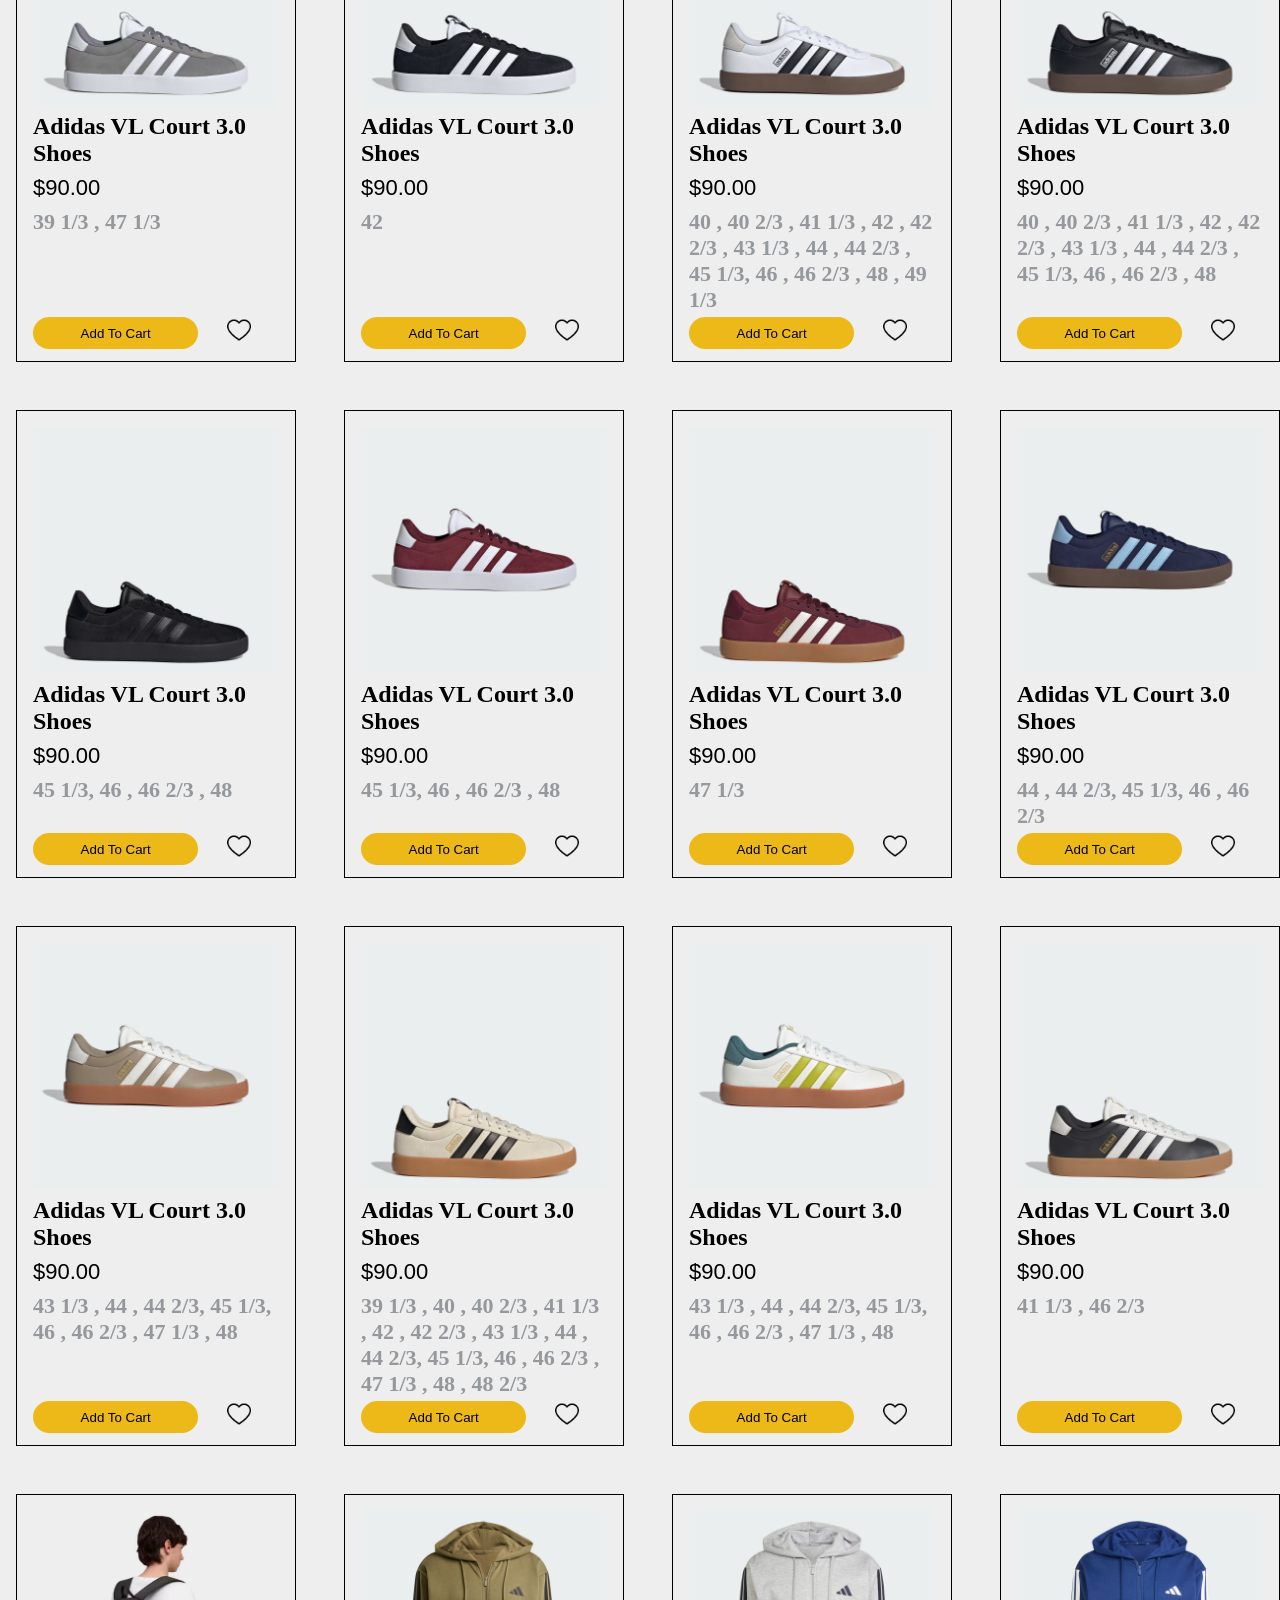
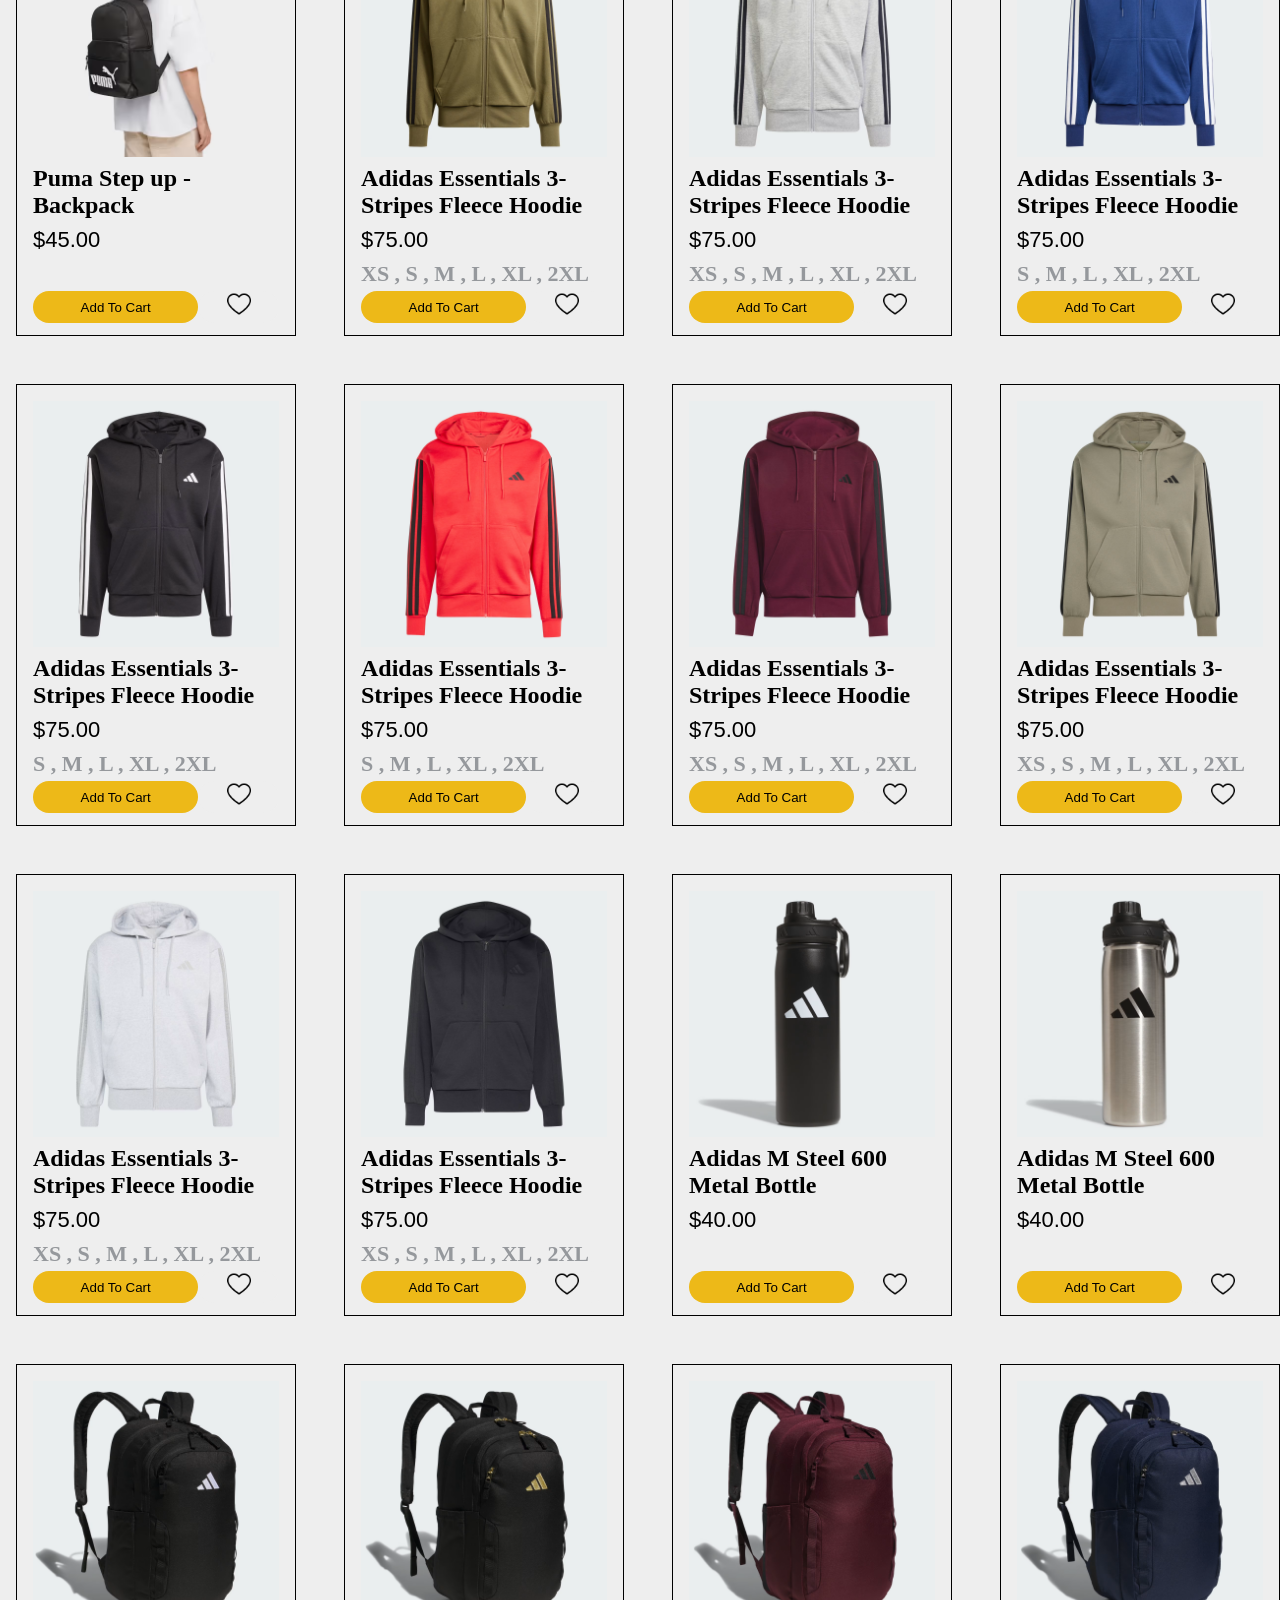
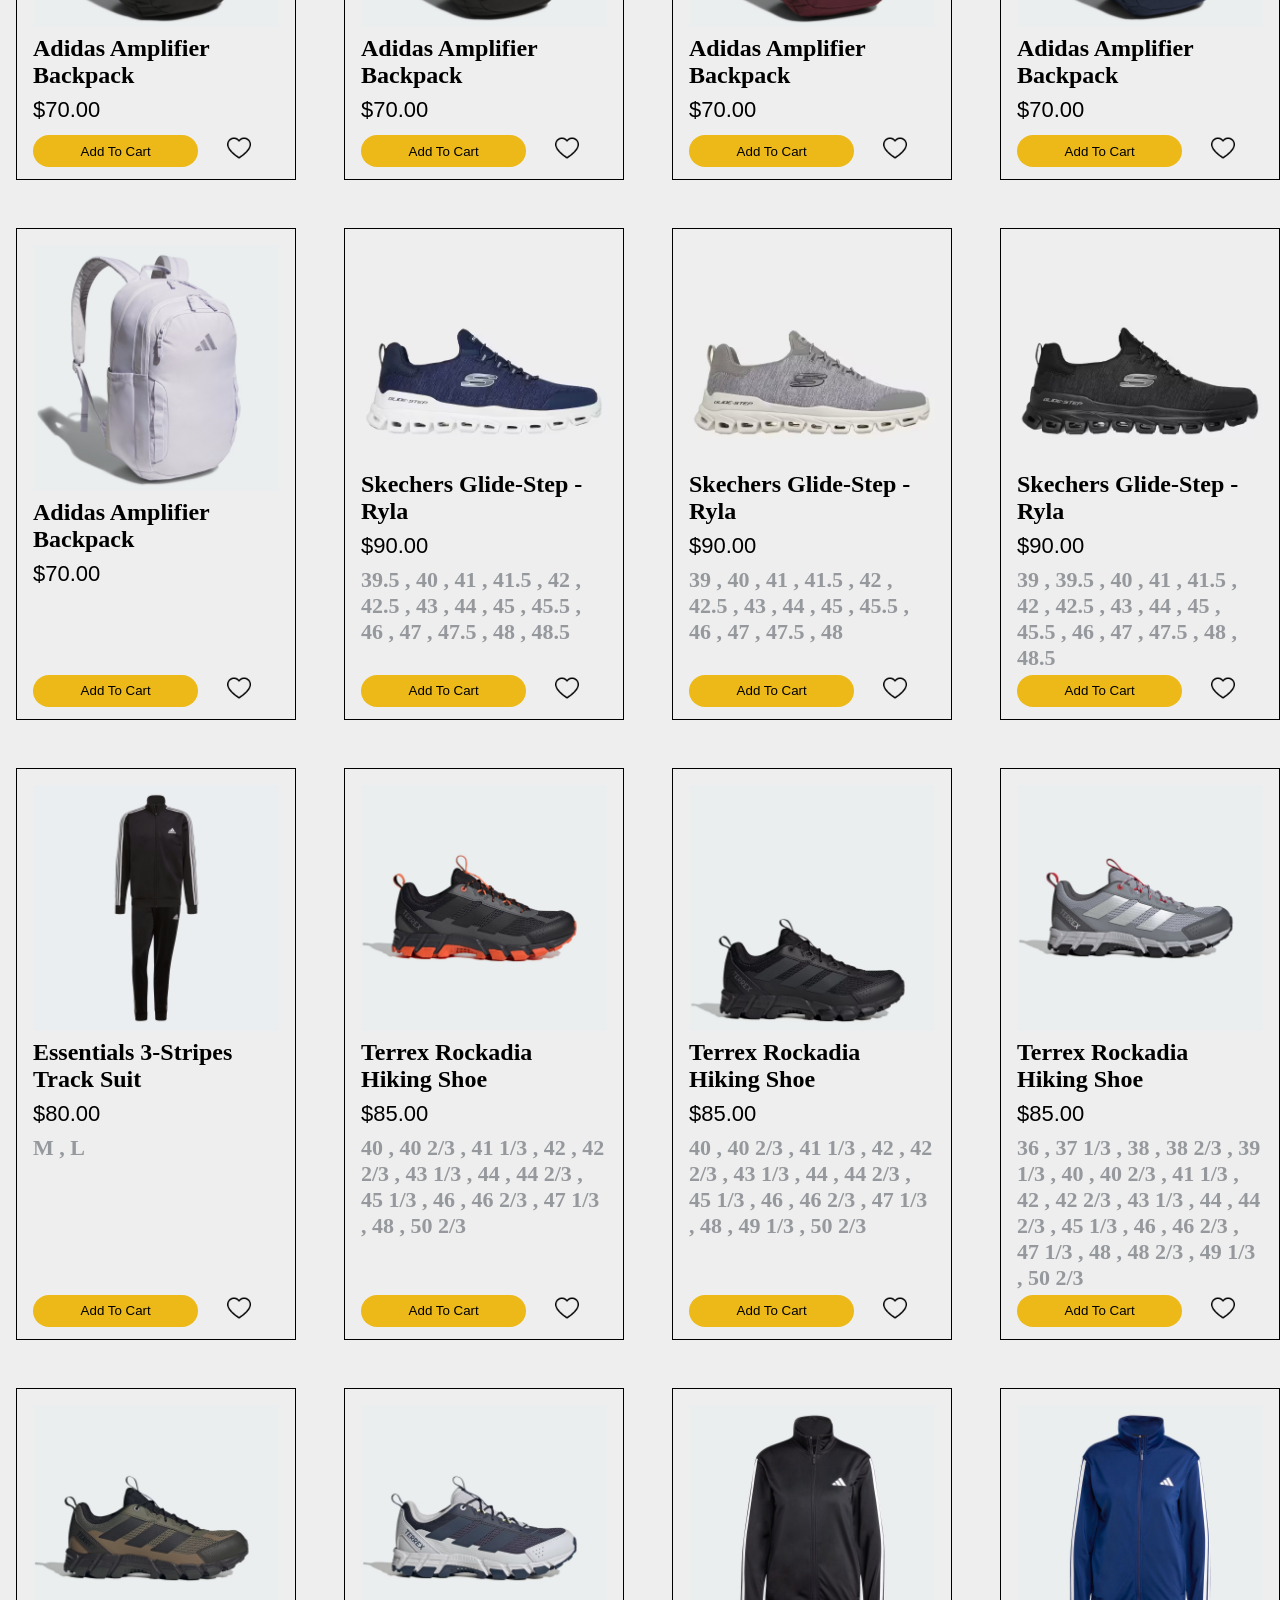
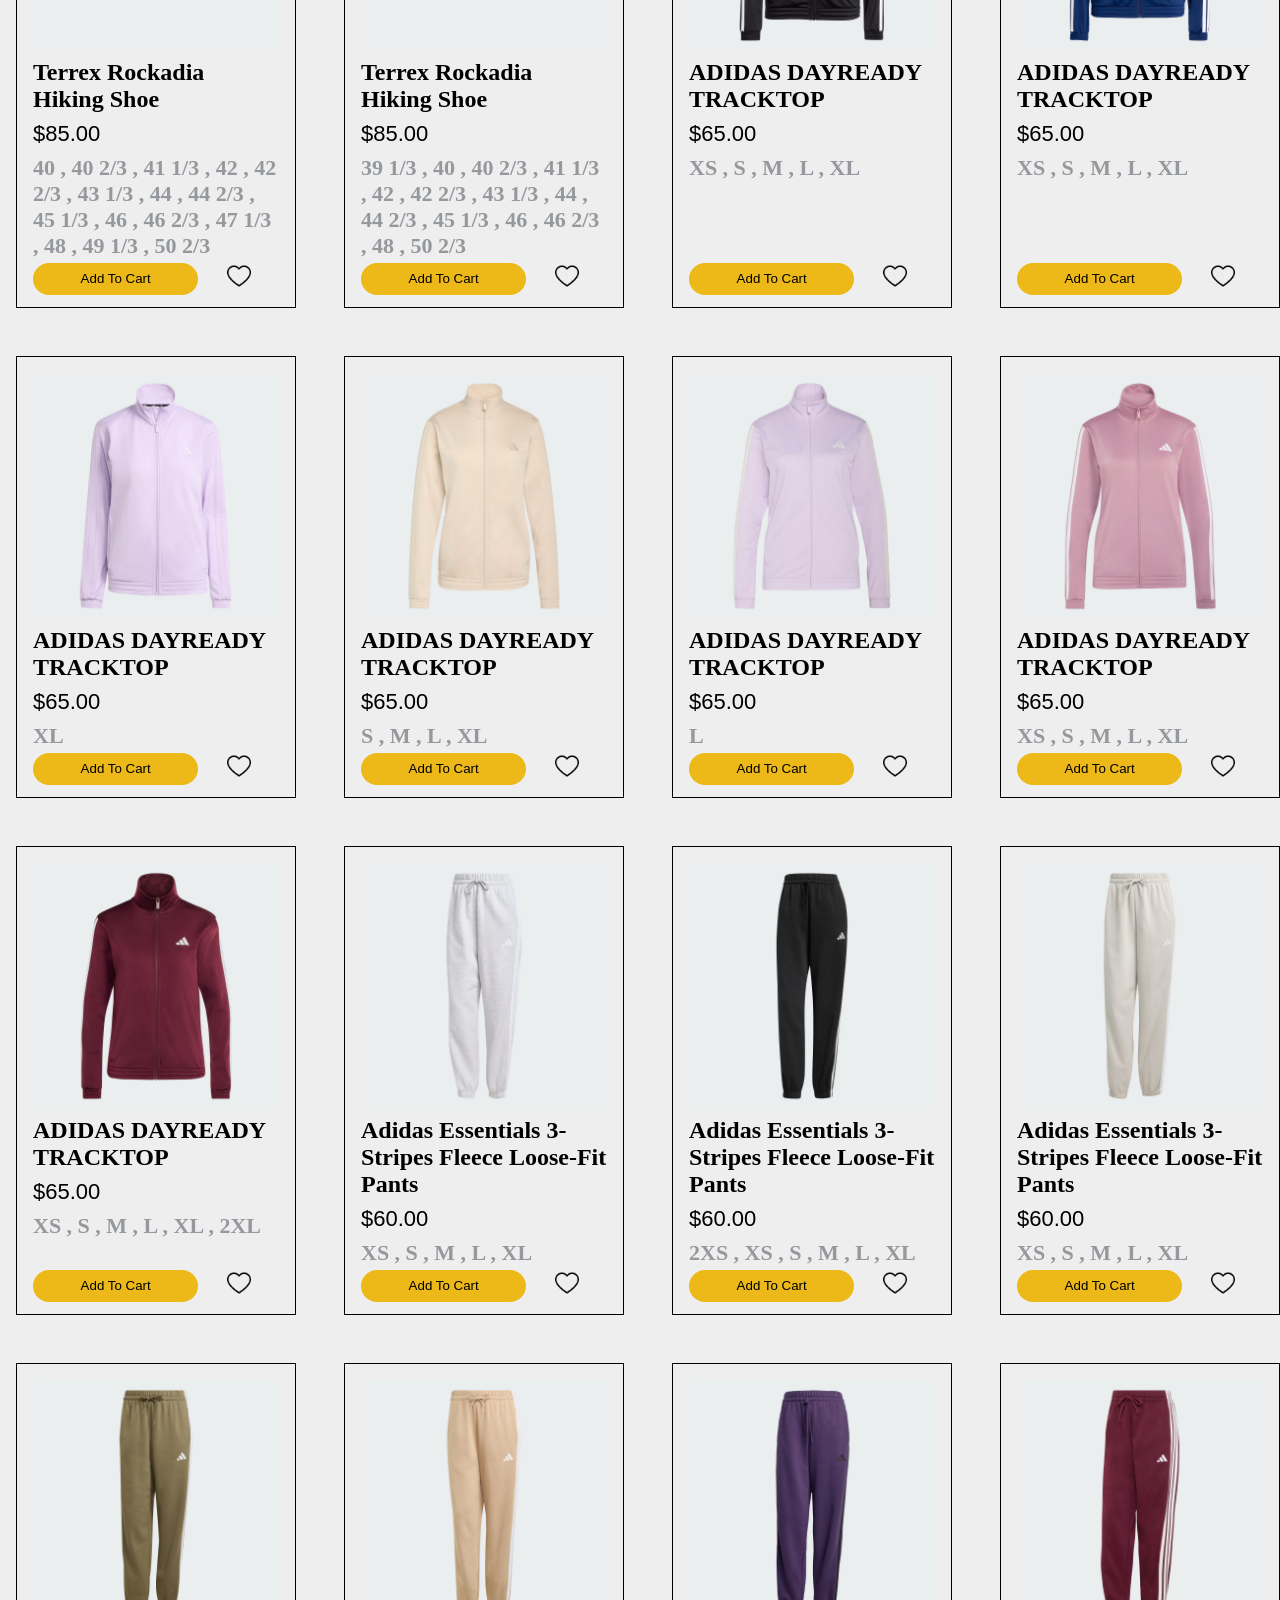
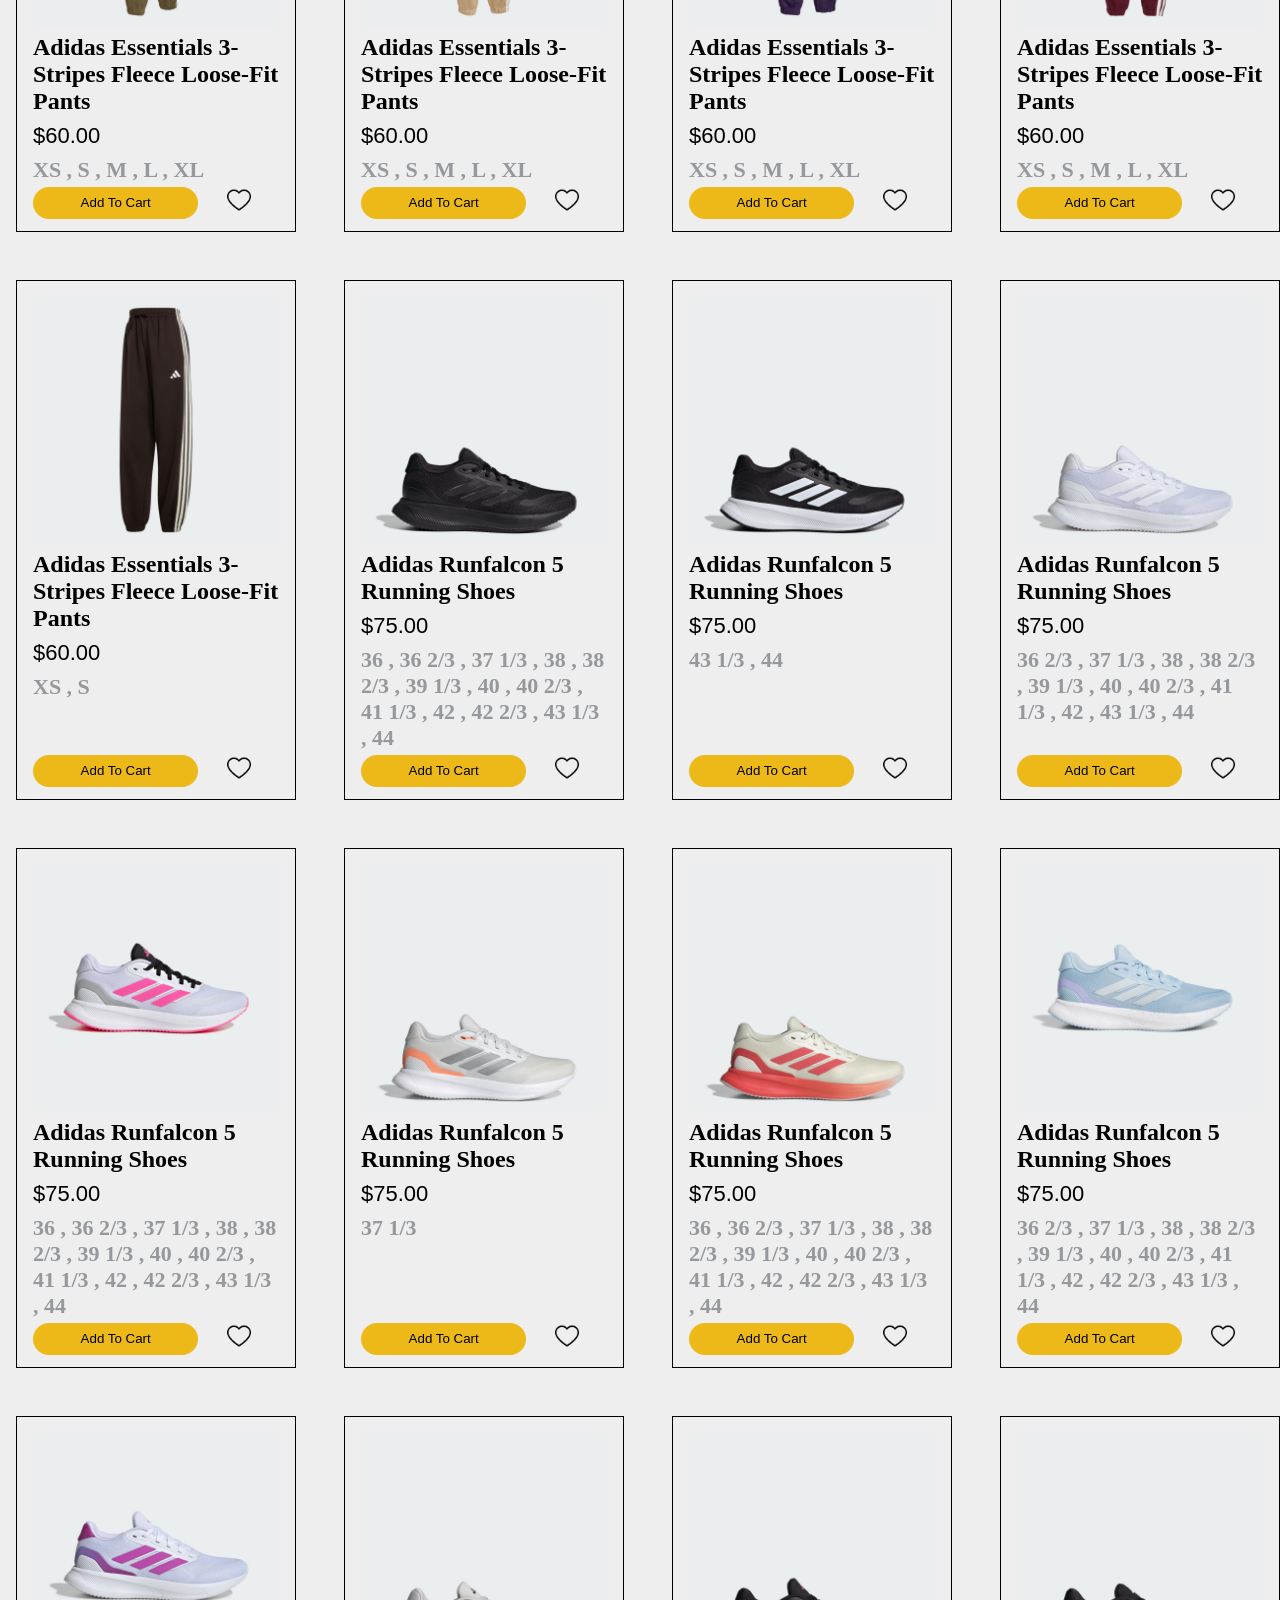
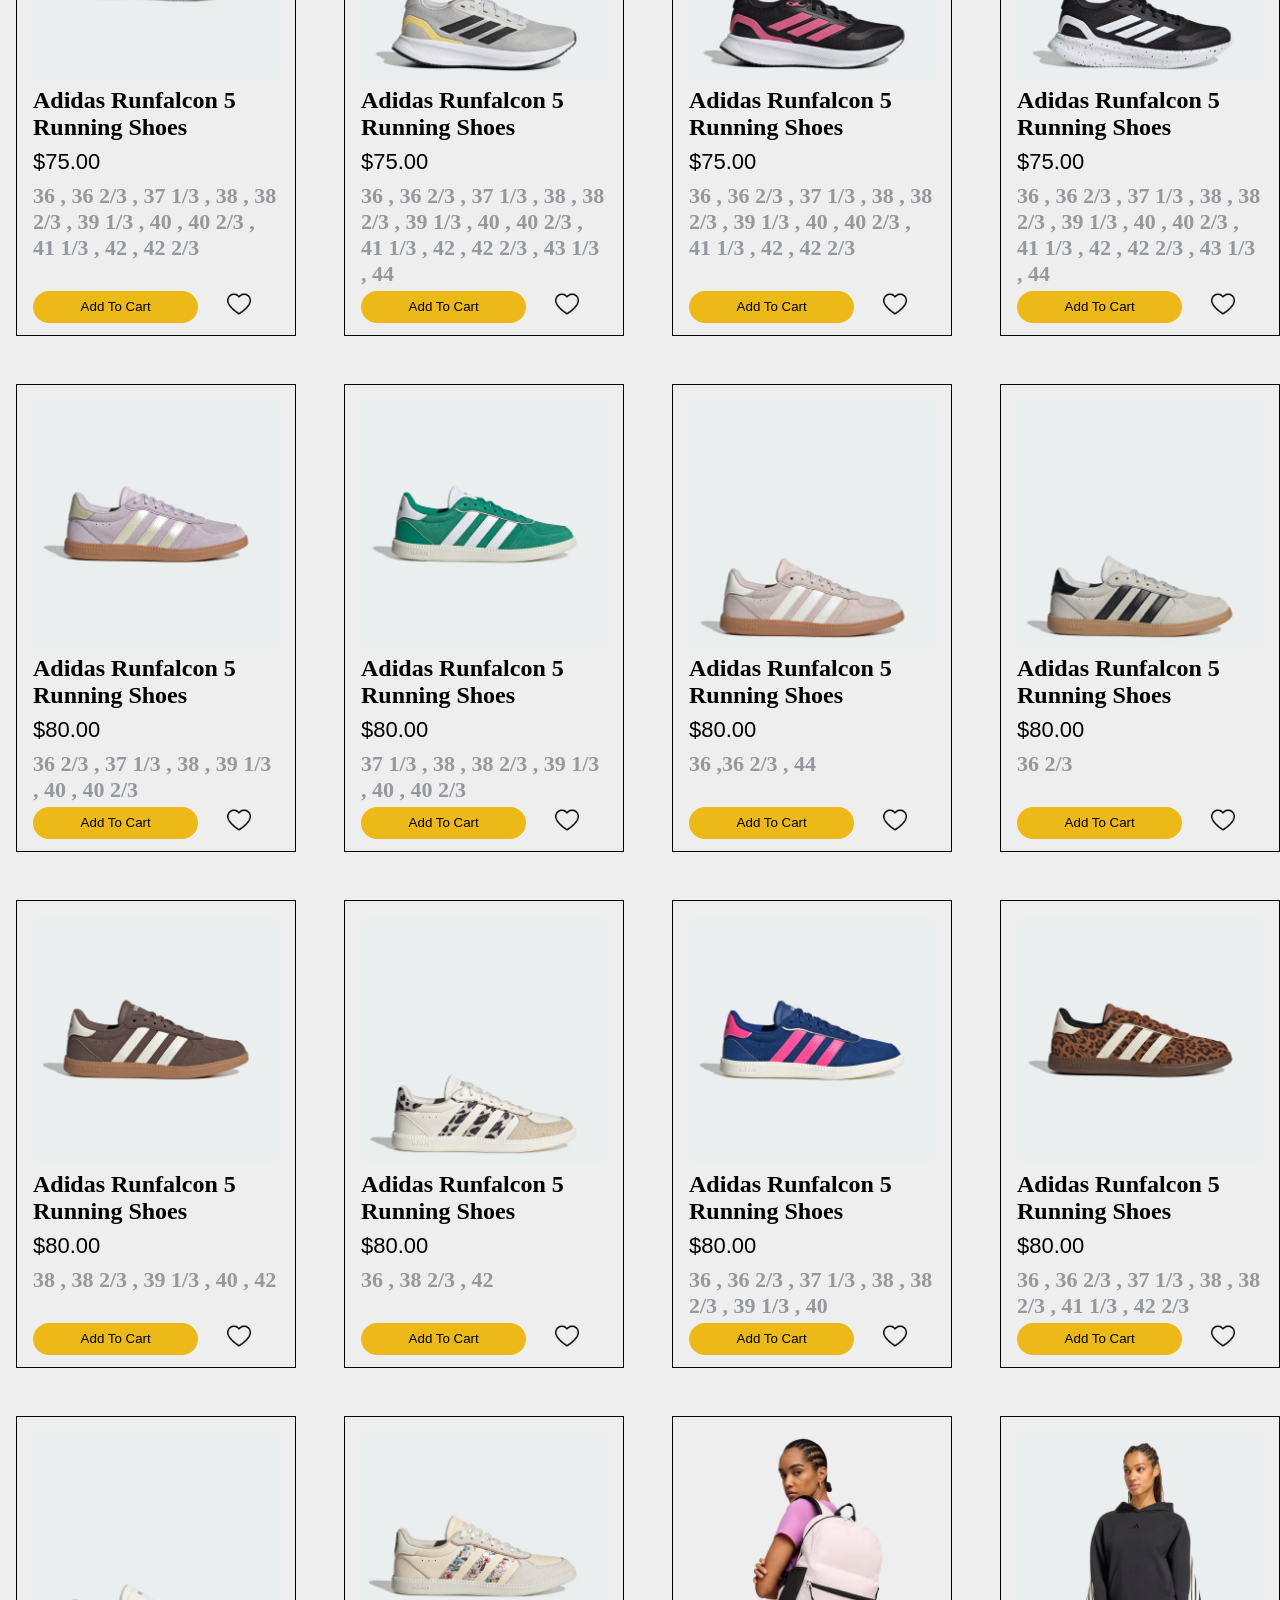
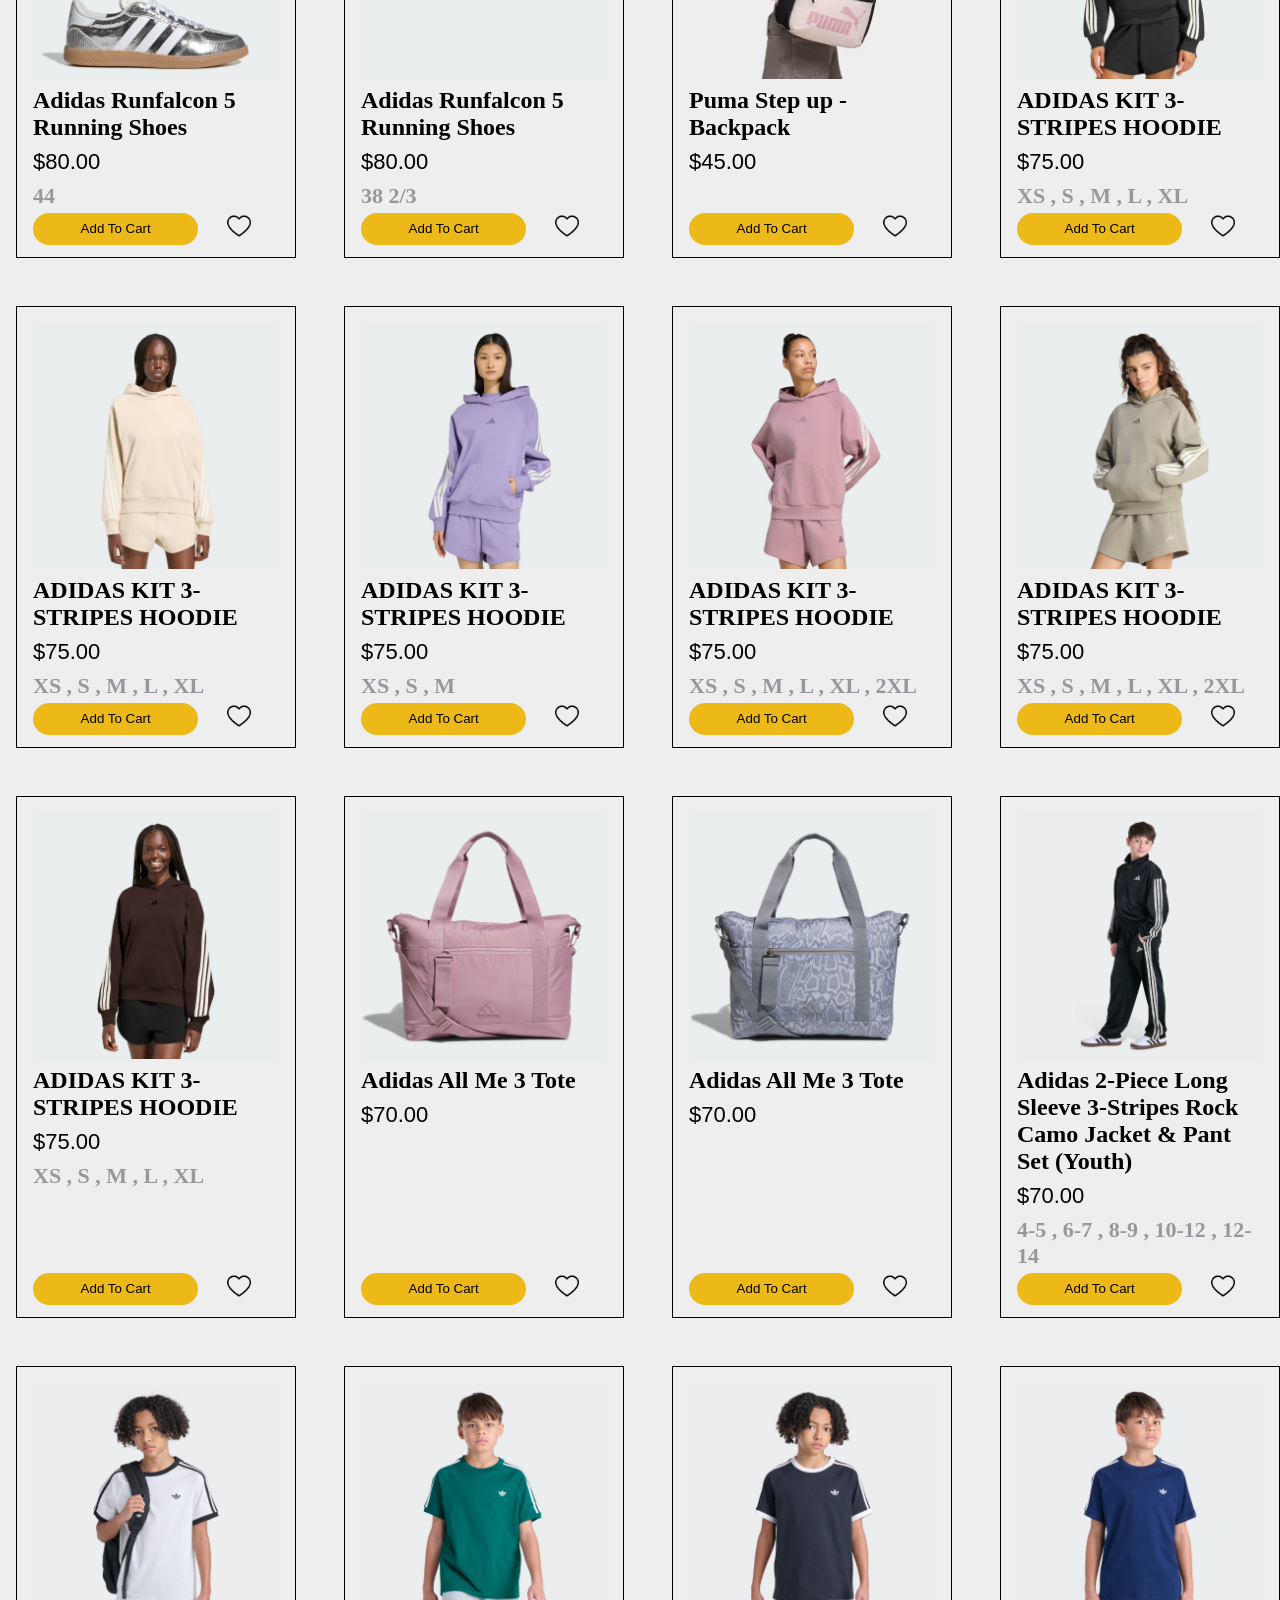
==== commit fbfb9363: "SportMovo" ====
--- a/index.html
+++ b/index.html
@@ -47,6 +47,10 @@
                 </nav>
 
             </div>
+            
+        </div>
+        <div id="productsLength">
+
         </div>
 
         <div id="products">
--- a/style.css
+++ b/style.css
@@ -67,6 +67,8 @@
 .product-card {
     border: 1px solid black;
     padding: 1rem;
+    display: flex;
+    flex-direction: column;
 }
 
 .product-card img {
@@ -139,7 +141,7 @@
     width: 100%;
     height: 2rem;
     align-items: center;
-
+    margin-top: auto;
 }
 
 .fav-cart {
@@ -200,6 +202,23 @@
     object-fit: cover;
 }
 
+#allProducts {
+    display: flex;
+    gap: 5px;
+    justify-content: center;
+    margin-bottom: 2.5rem;
+}
+
+#allProducts h3 {
+    font-size: 1.5rem;
+    font-family: Arial, Helvetica, sans-serif;
+}
+
+#allProducts p {
+    font-size: 1.5rem;
+    font-family: Arial, Helvetica, sans-serif;
+}
+
 @media (max-width: 1024px) {
     #products {
         grid-template-columns: repeat(2, 1fr);
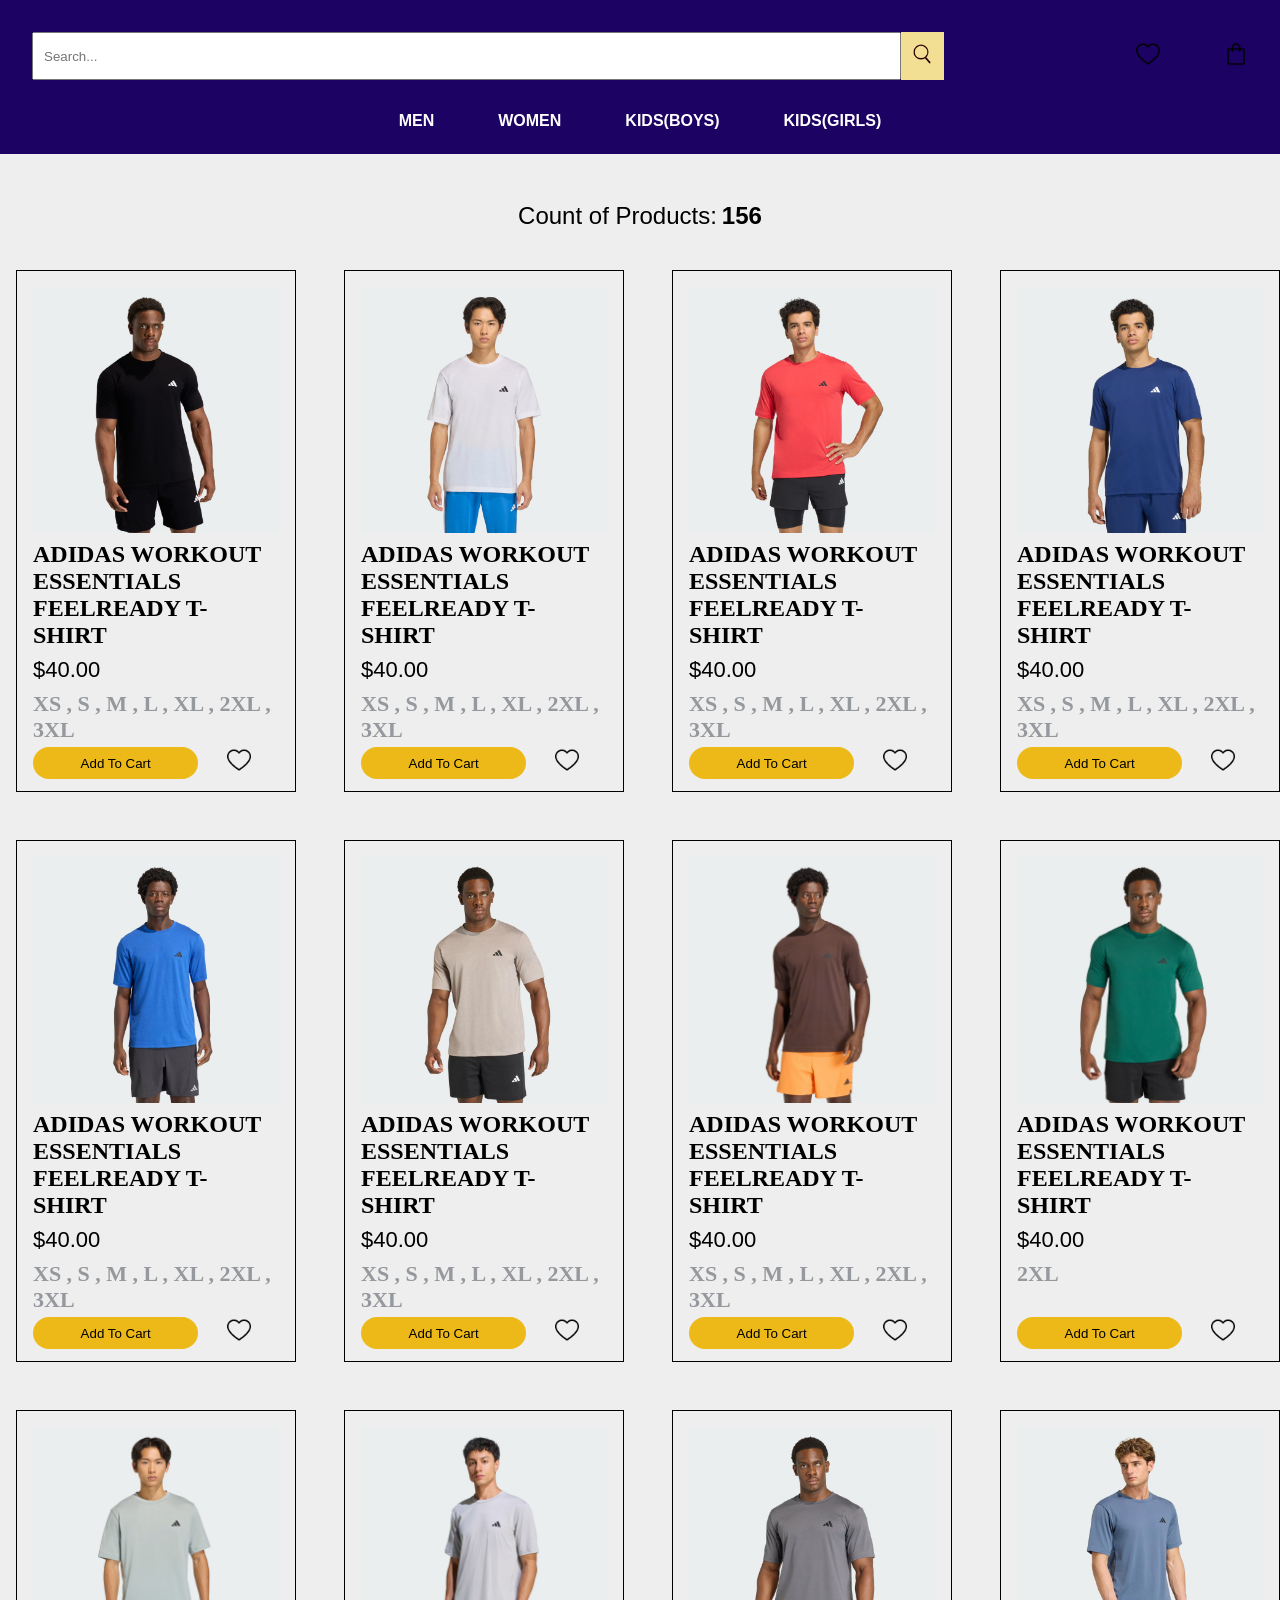
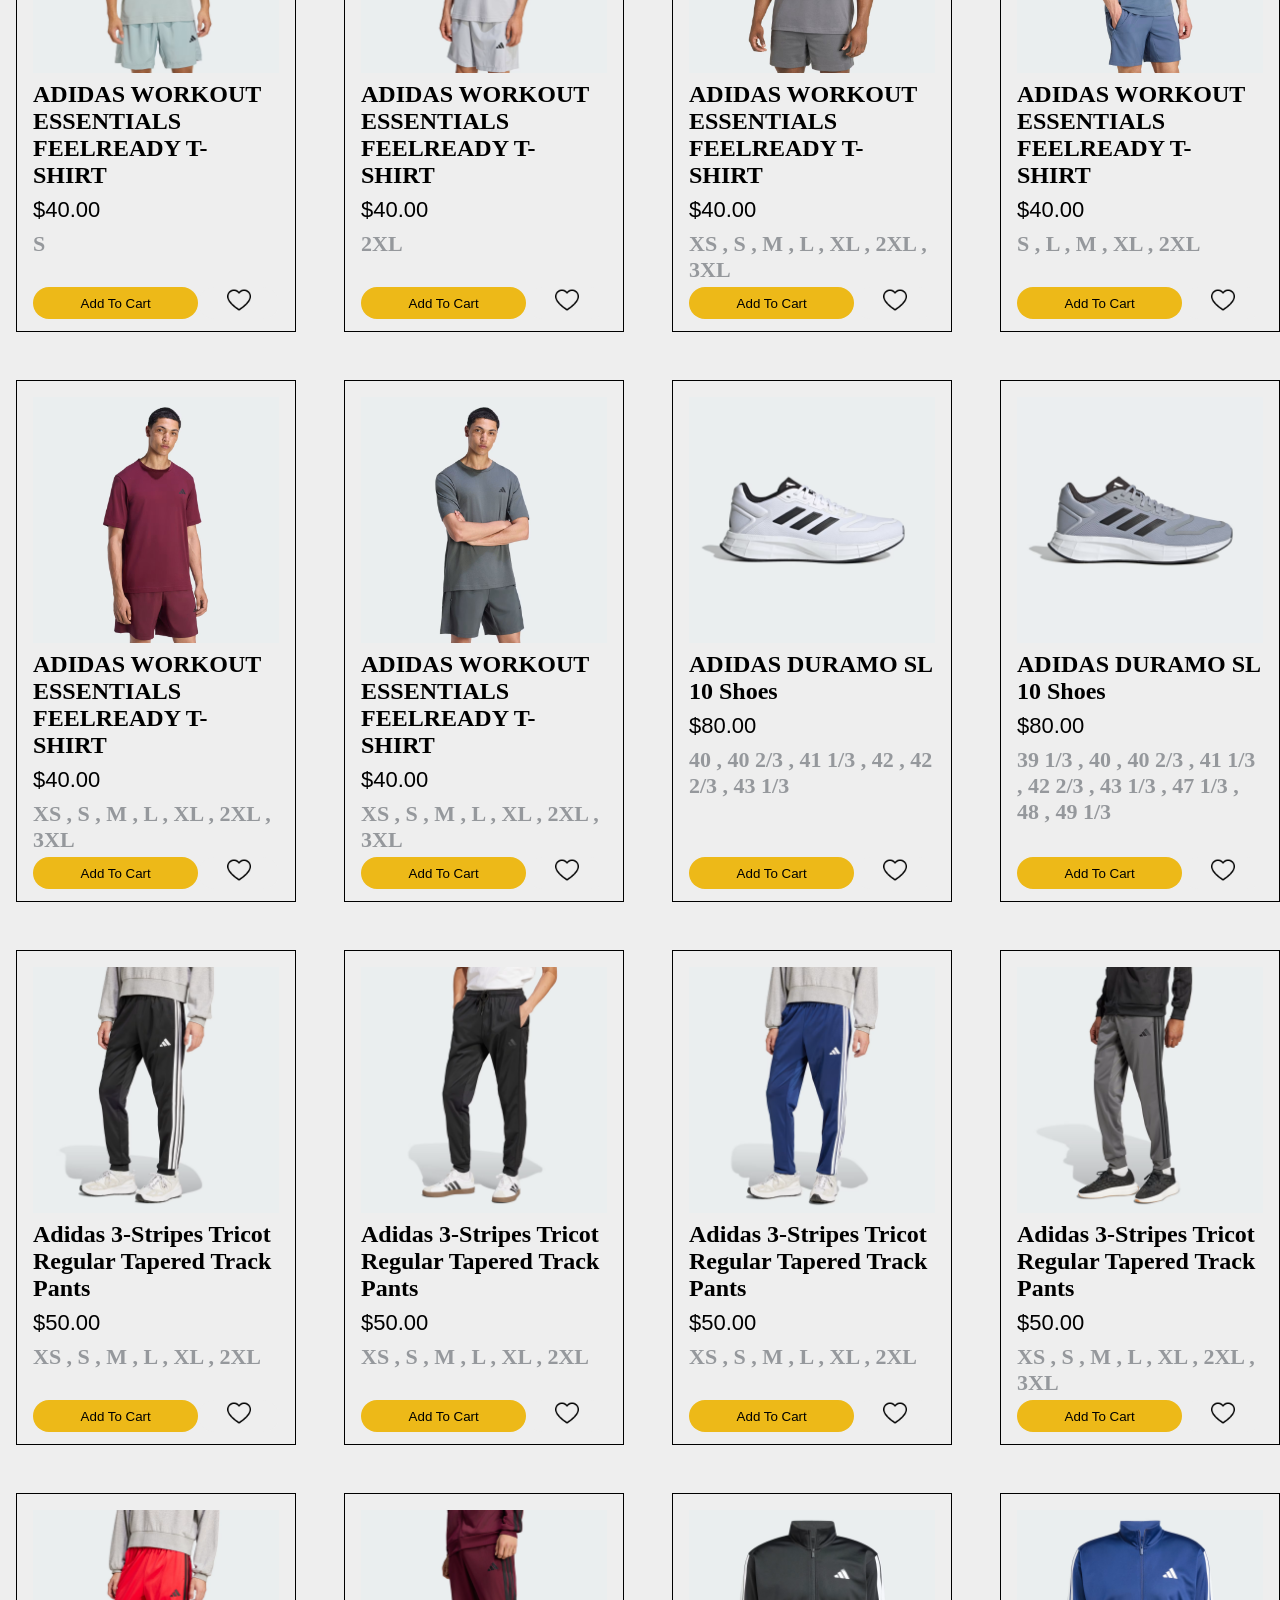
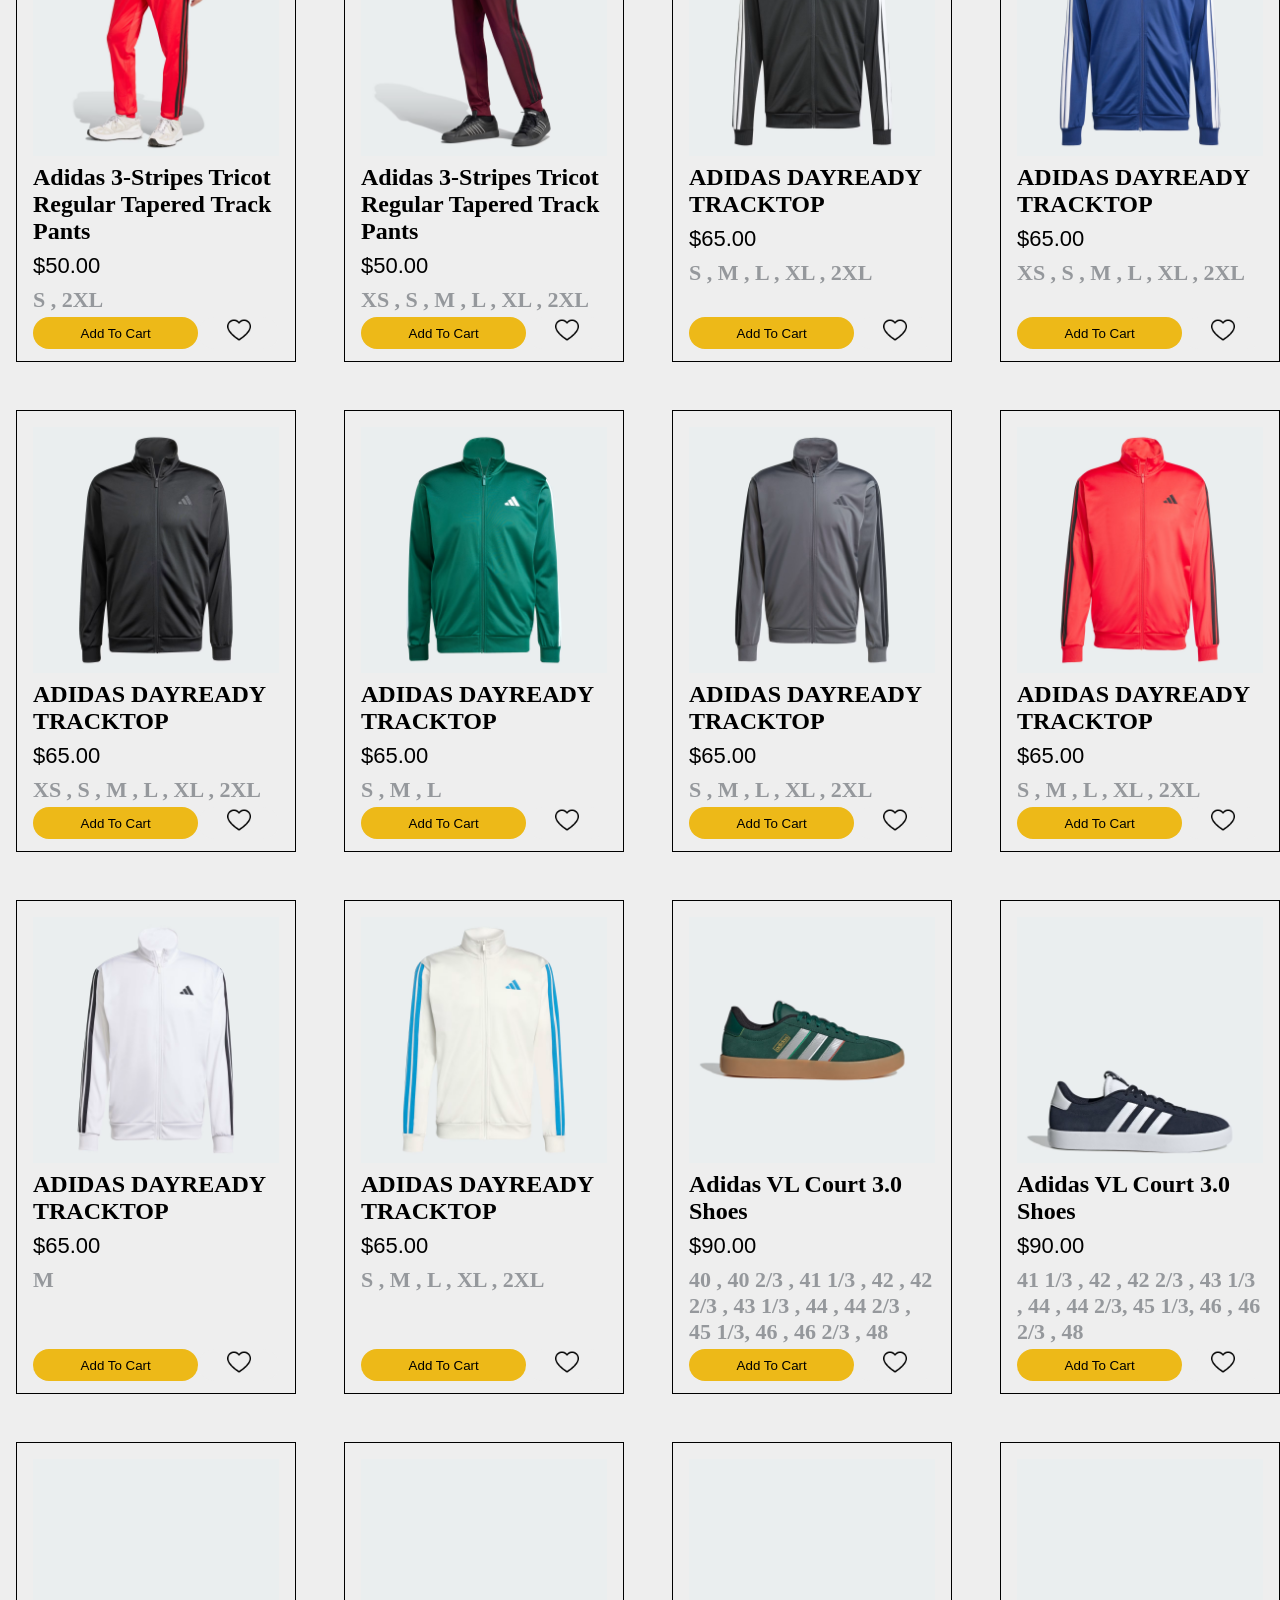
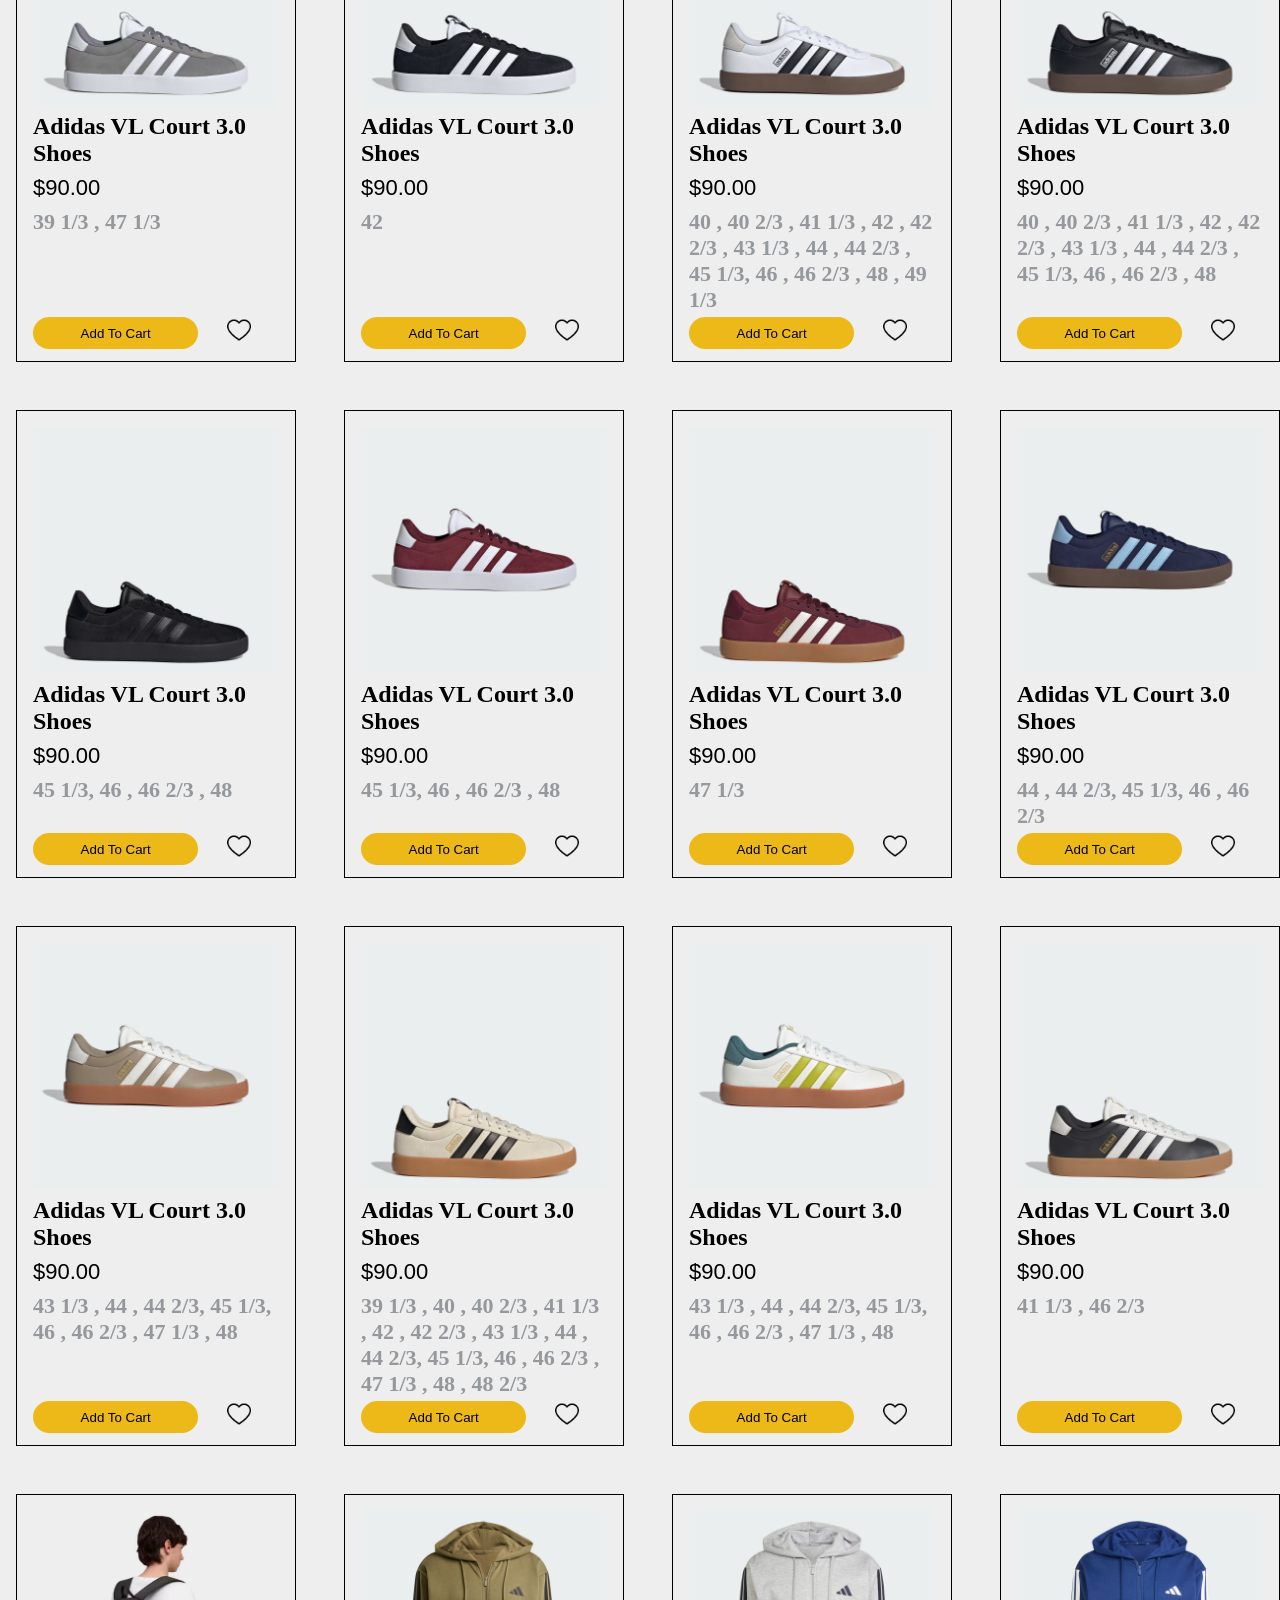
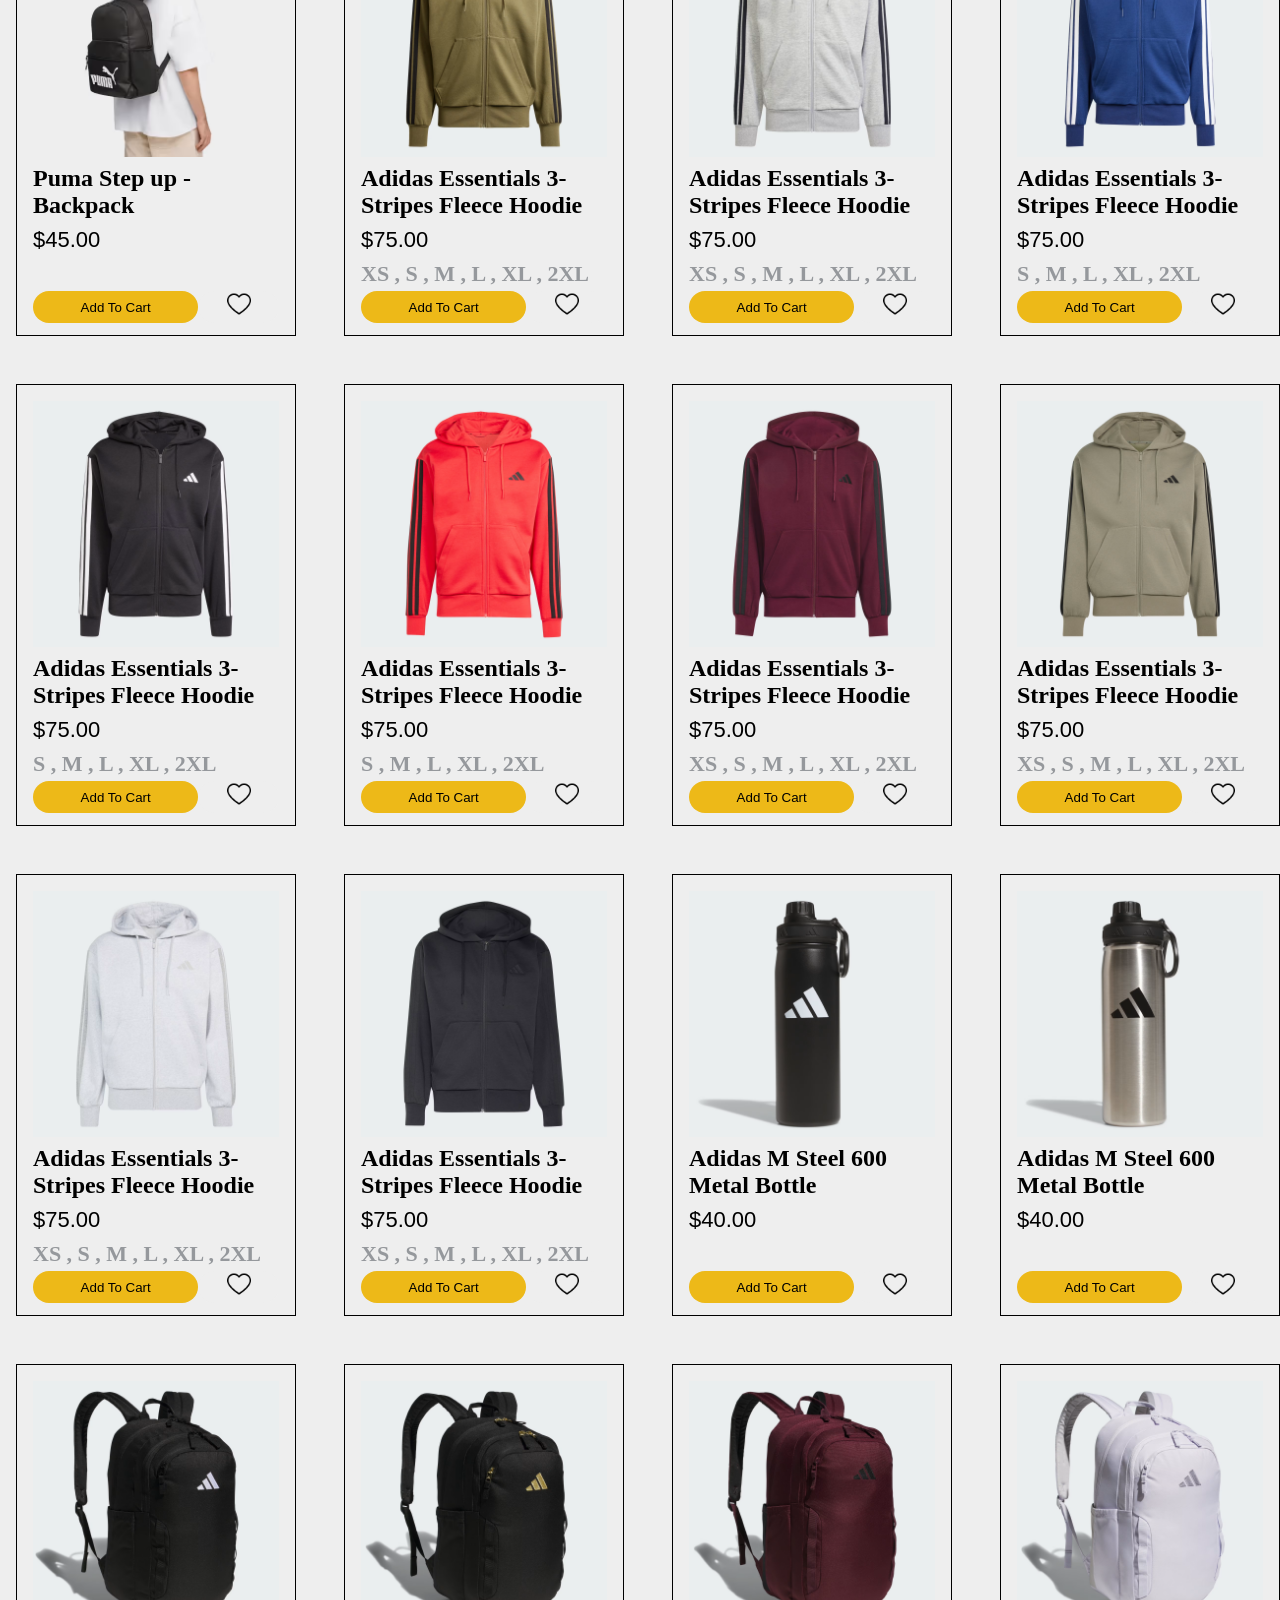
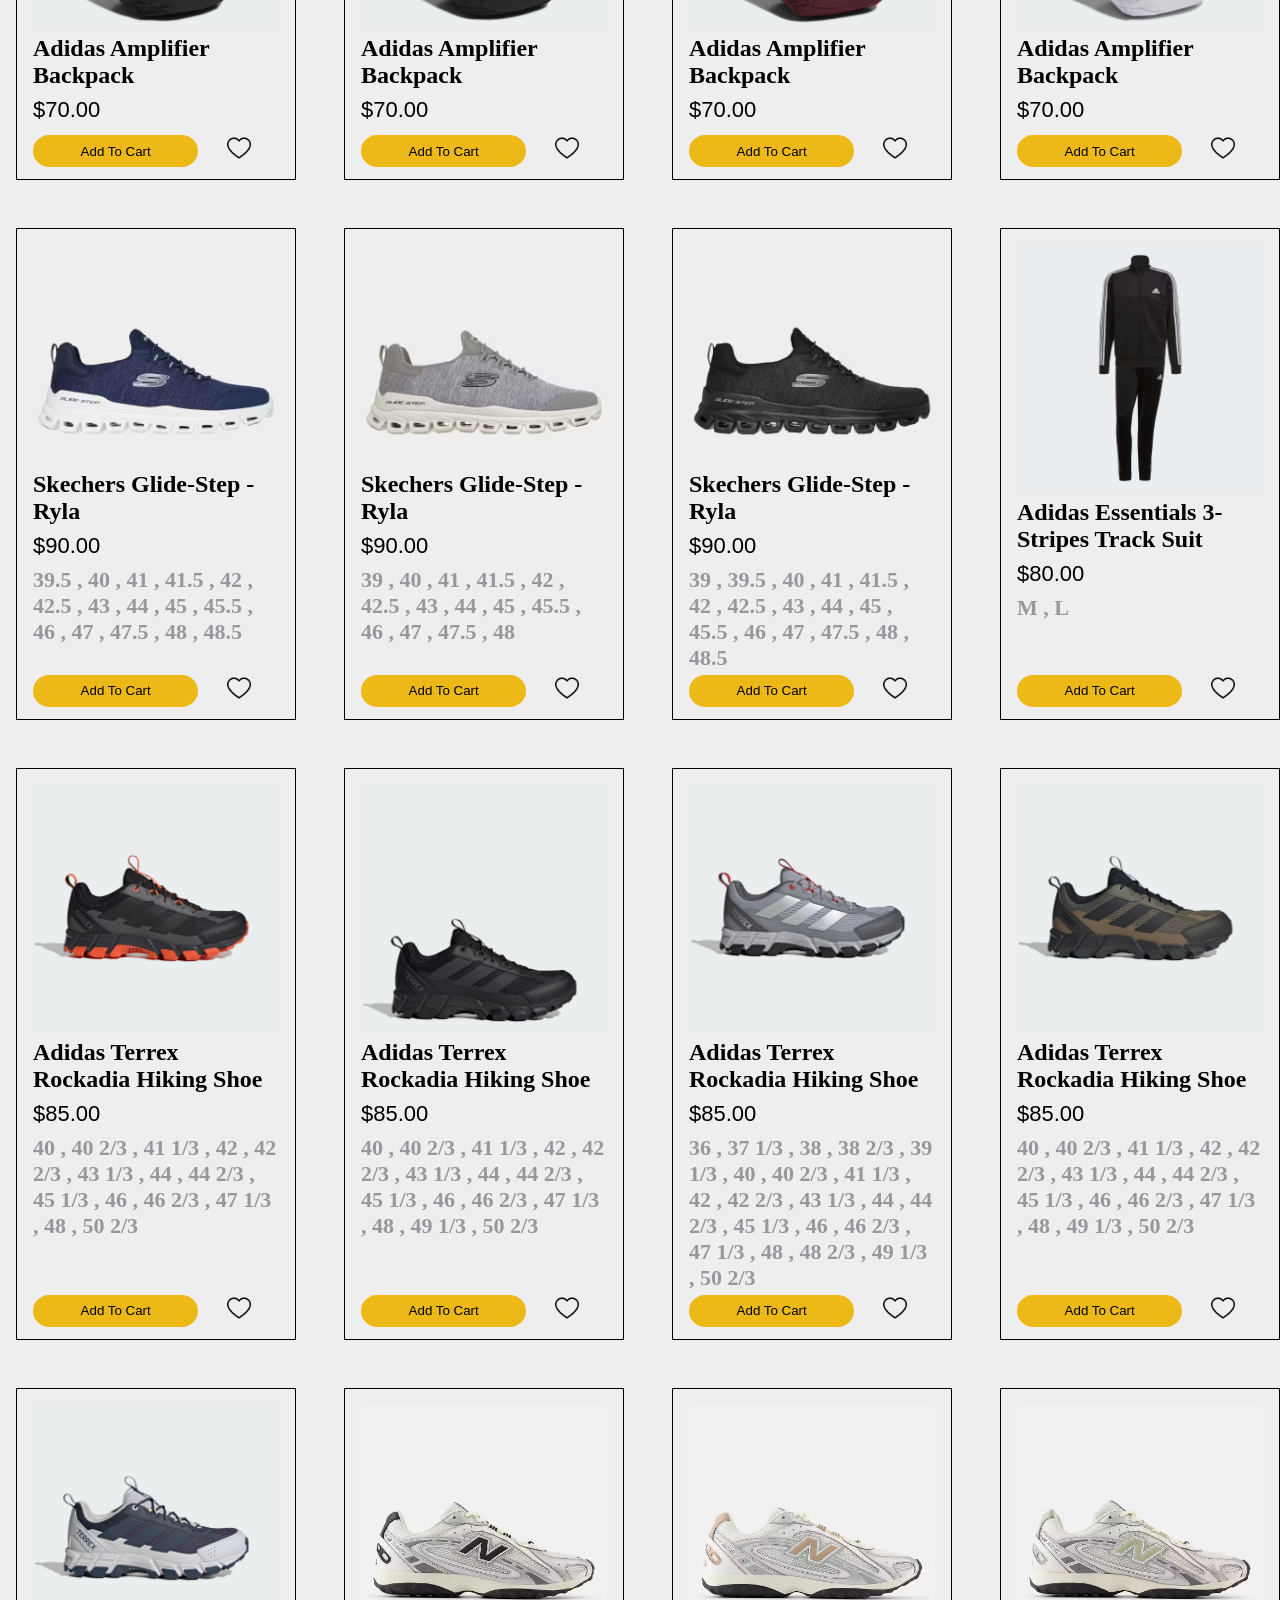
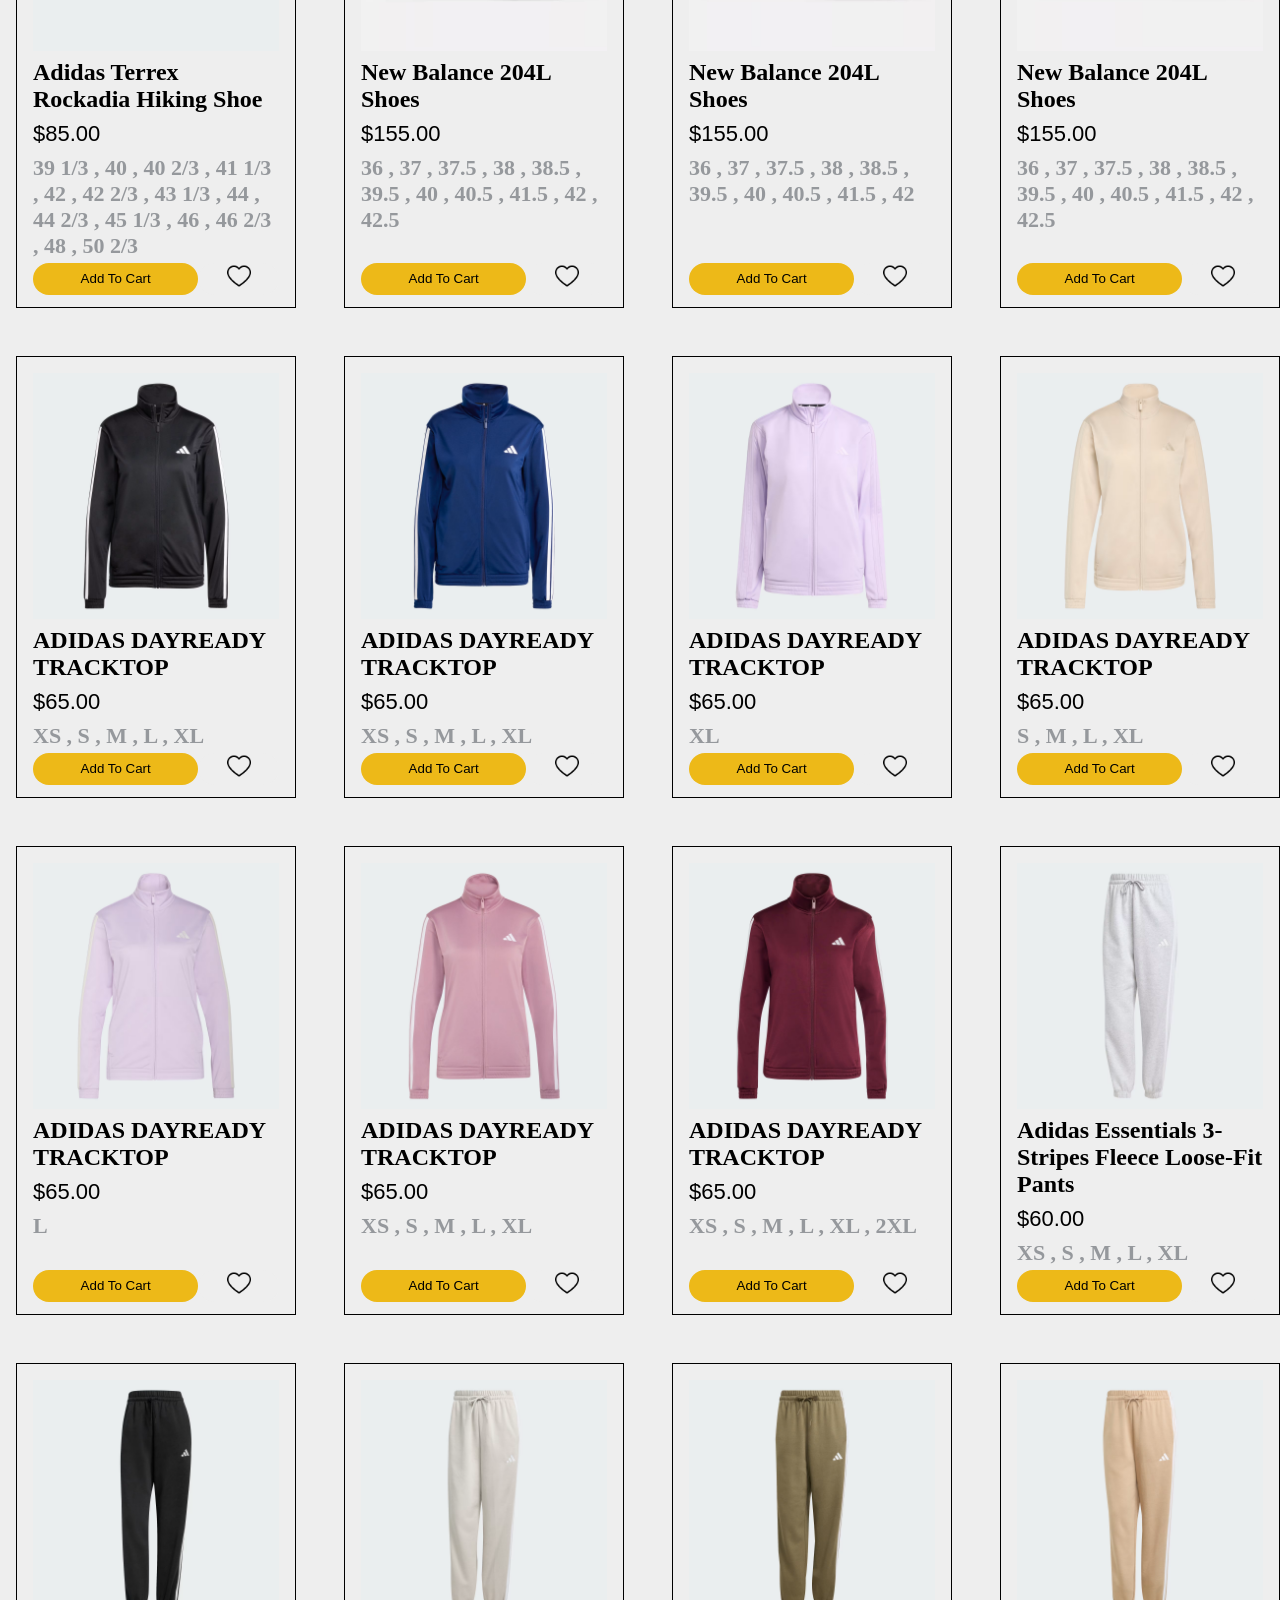
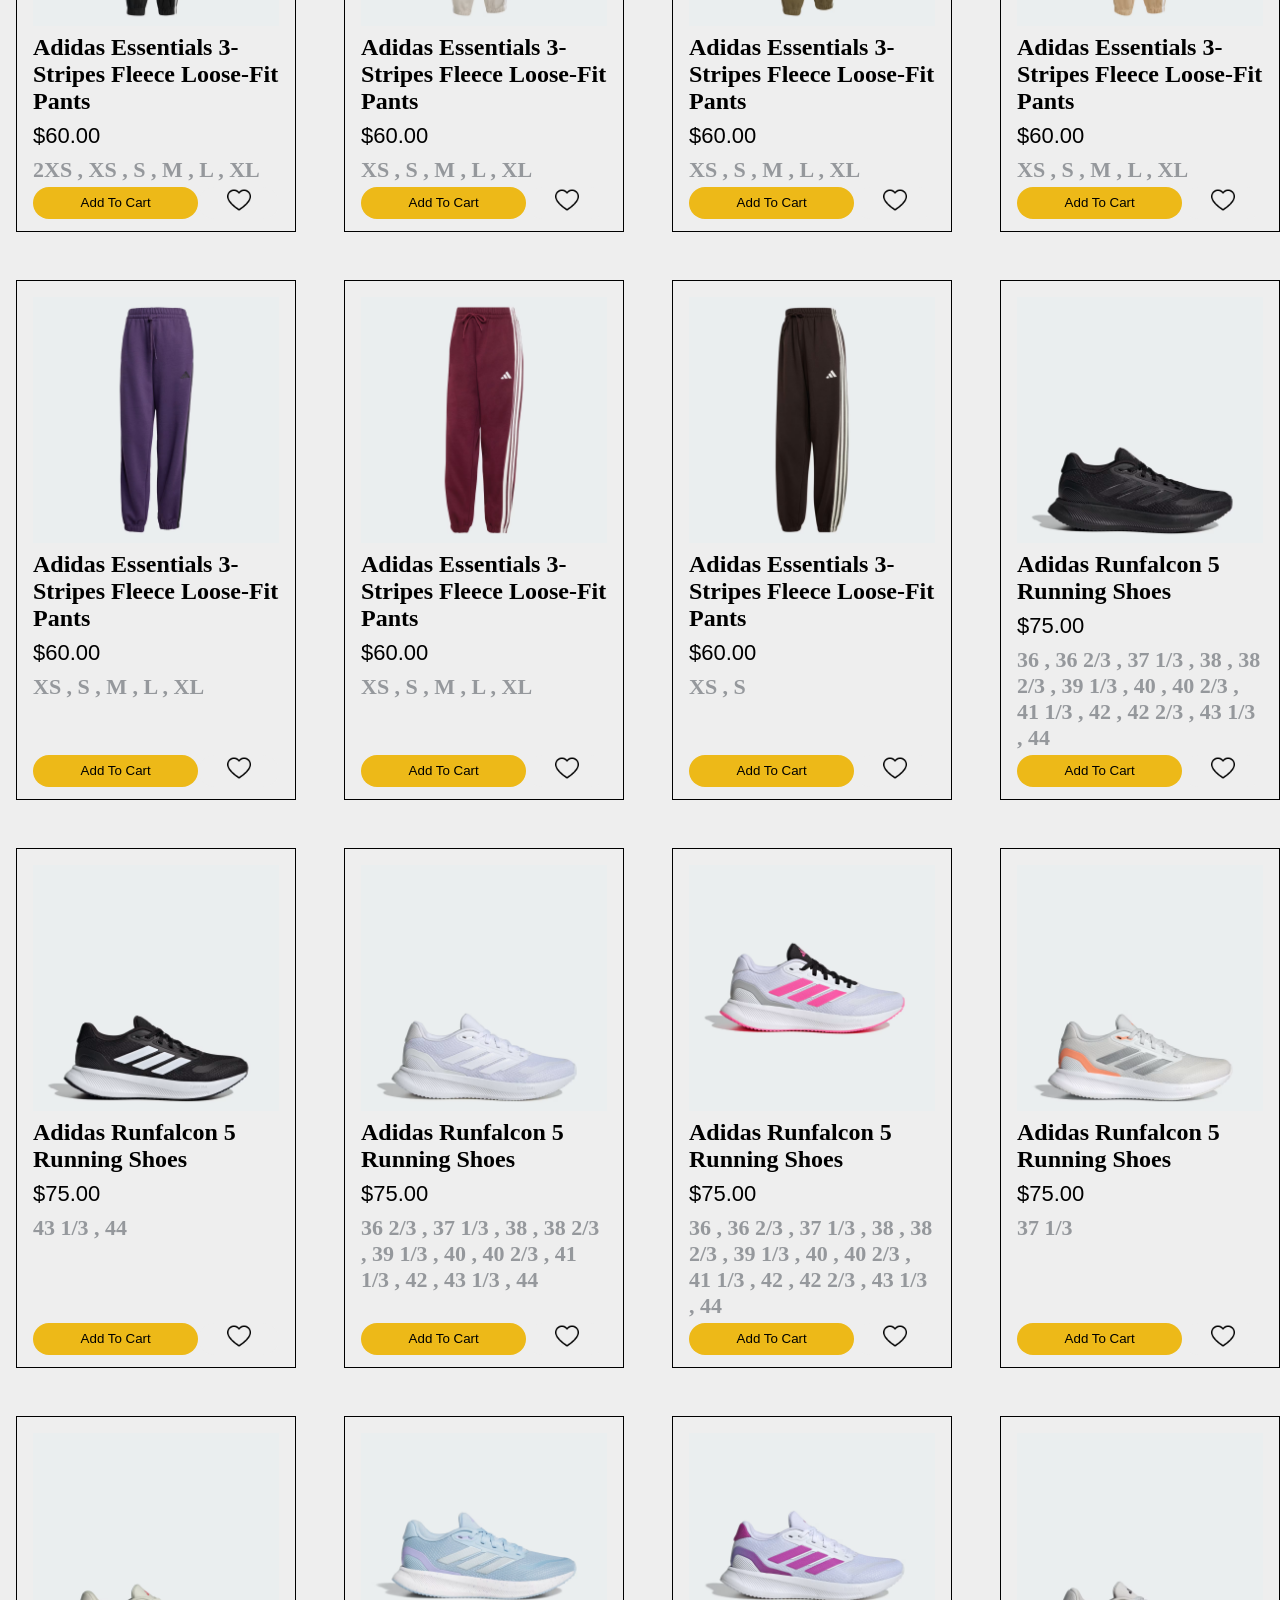
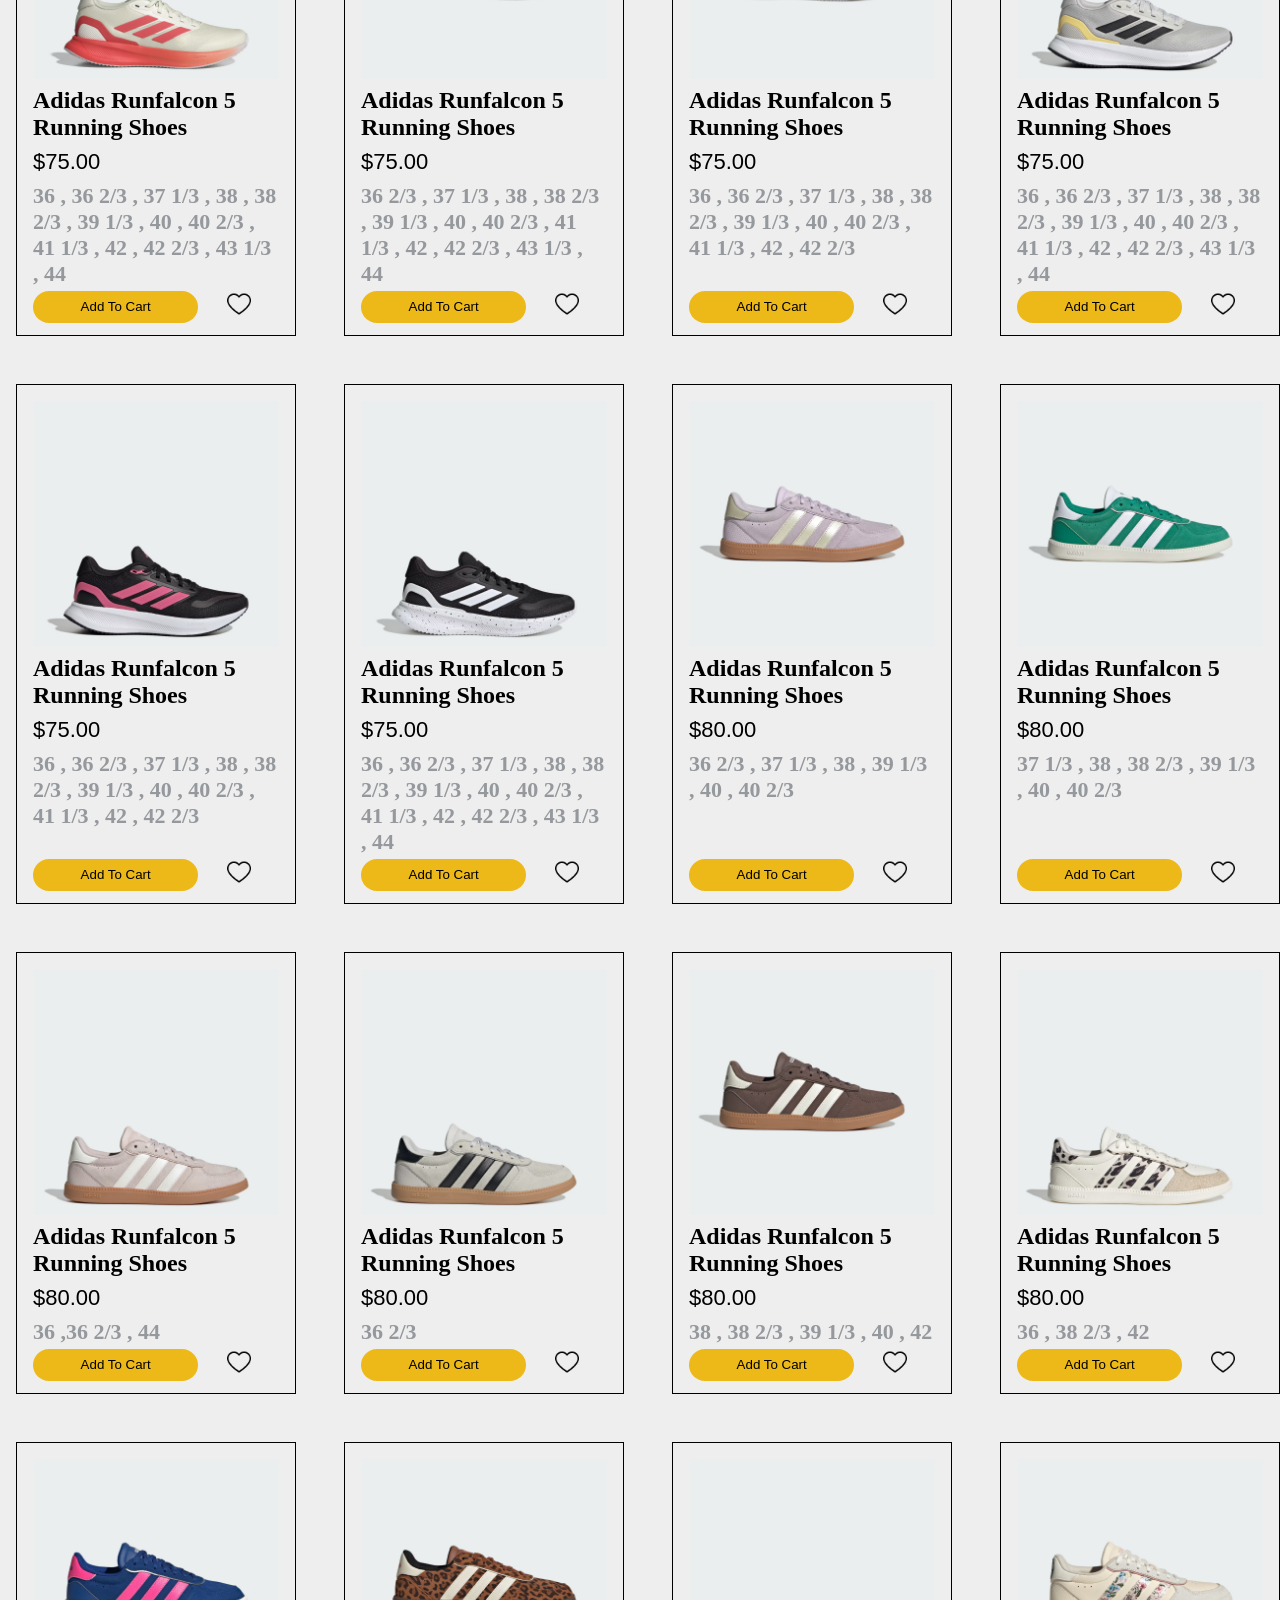
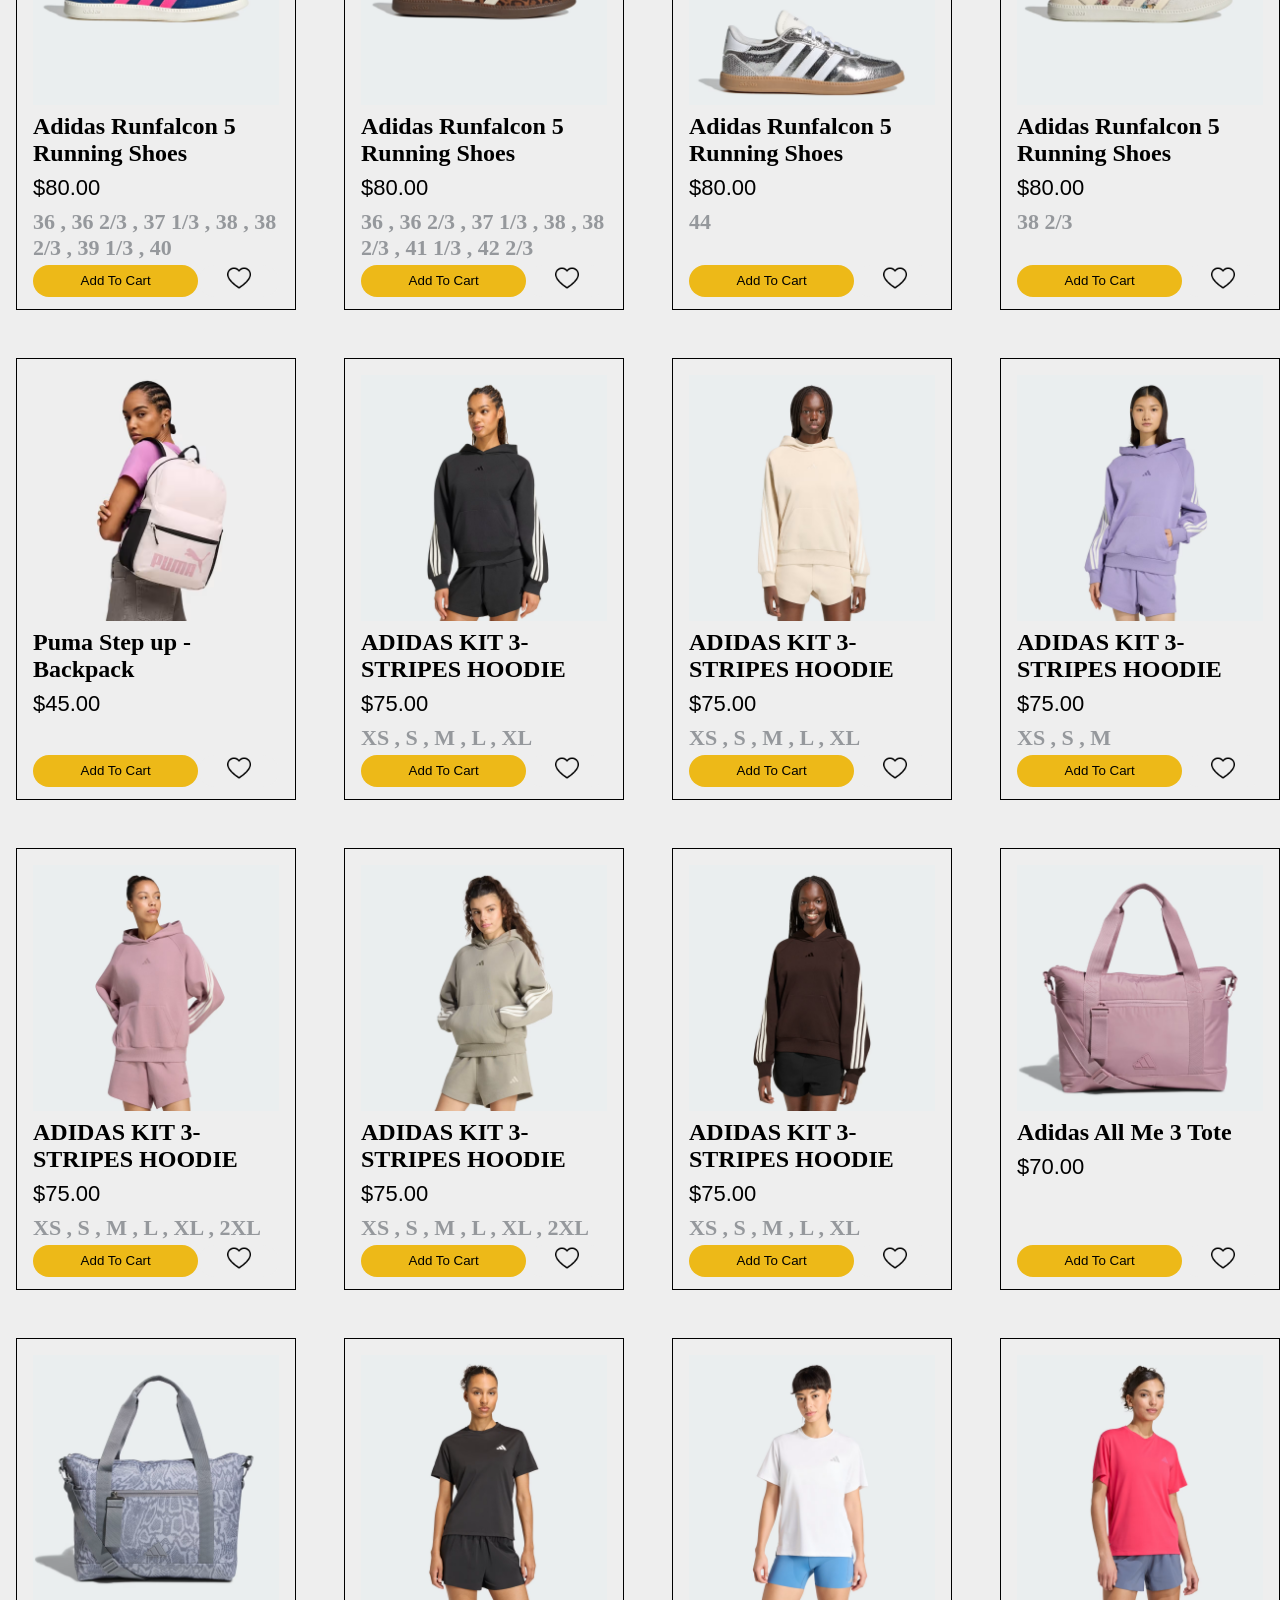
==== commit 54a88adc: "SportMovo" ====
--- a/index.html
+++ b/index.html
@@ -7,7 +7,7 @@
     <meta name="description"
         content="SportMovo: sportswear, shoes and tracksuits from top brands. Delivery to Azerbaijan in 21-28 days.">
     <title>SportMovo | Home</title>
-    <link rel="icon" href="./favicon.ico" sizes="48x48">
+    <link rel="icon" href="/favicon.ico" sizes="48x48">
     <link rel="stylesheet" href="./style.css">
     <!-- Google tag (gtag.js) -->
     <script async src="https://www.googletagmanager.com/gtag/js?id=G-D612Y712HT"></script>
